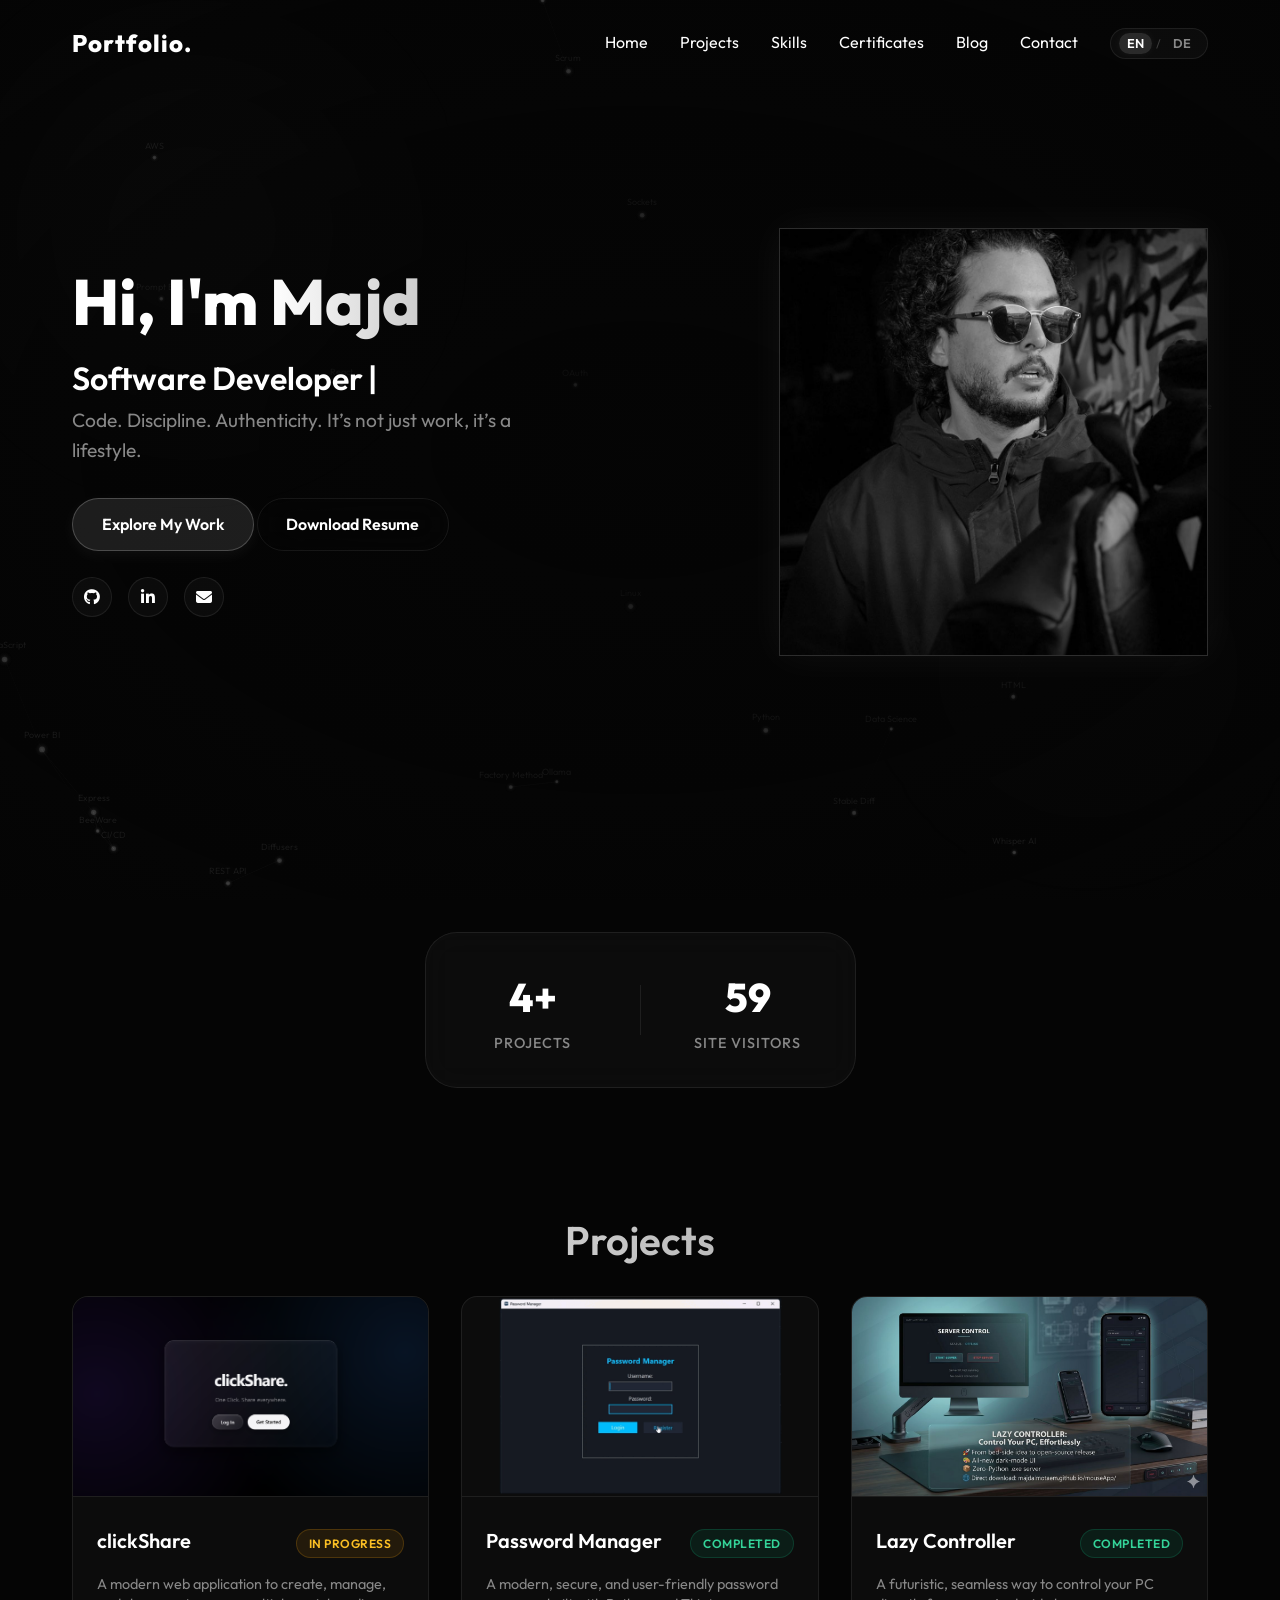
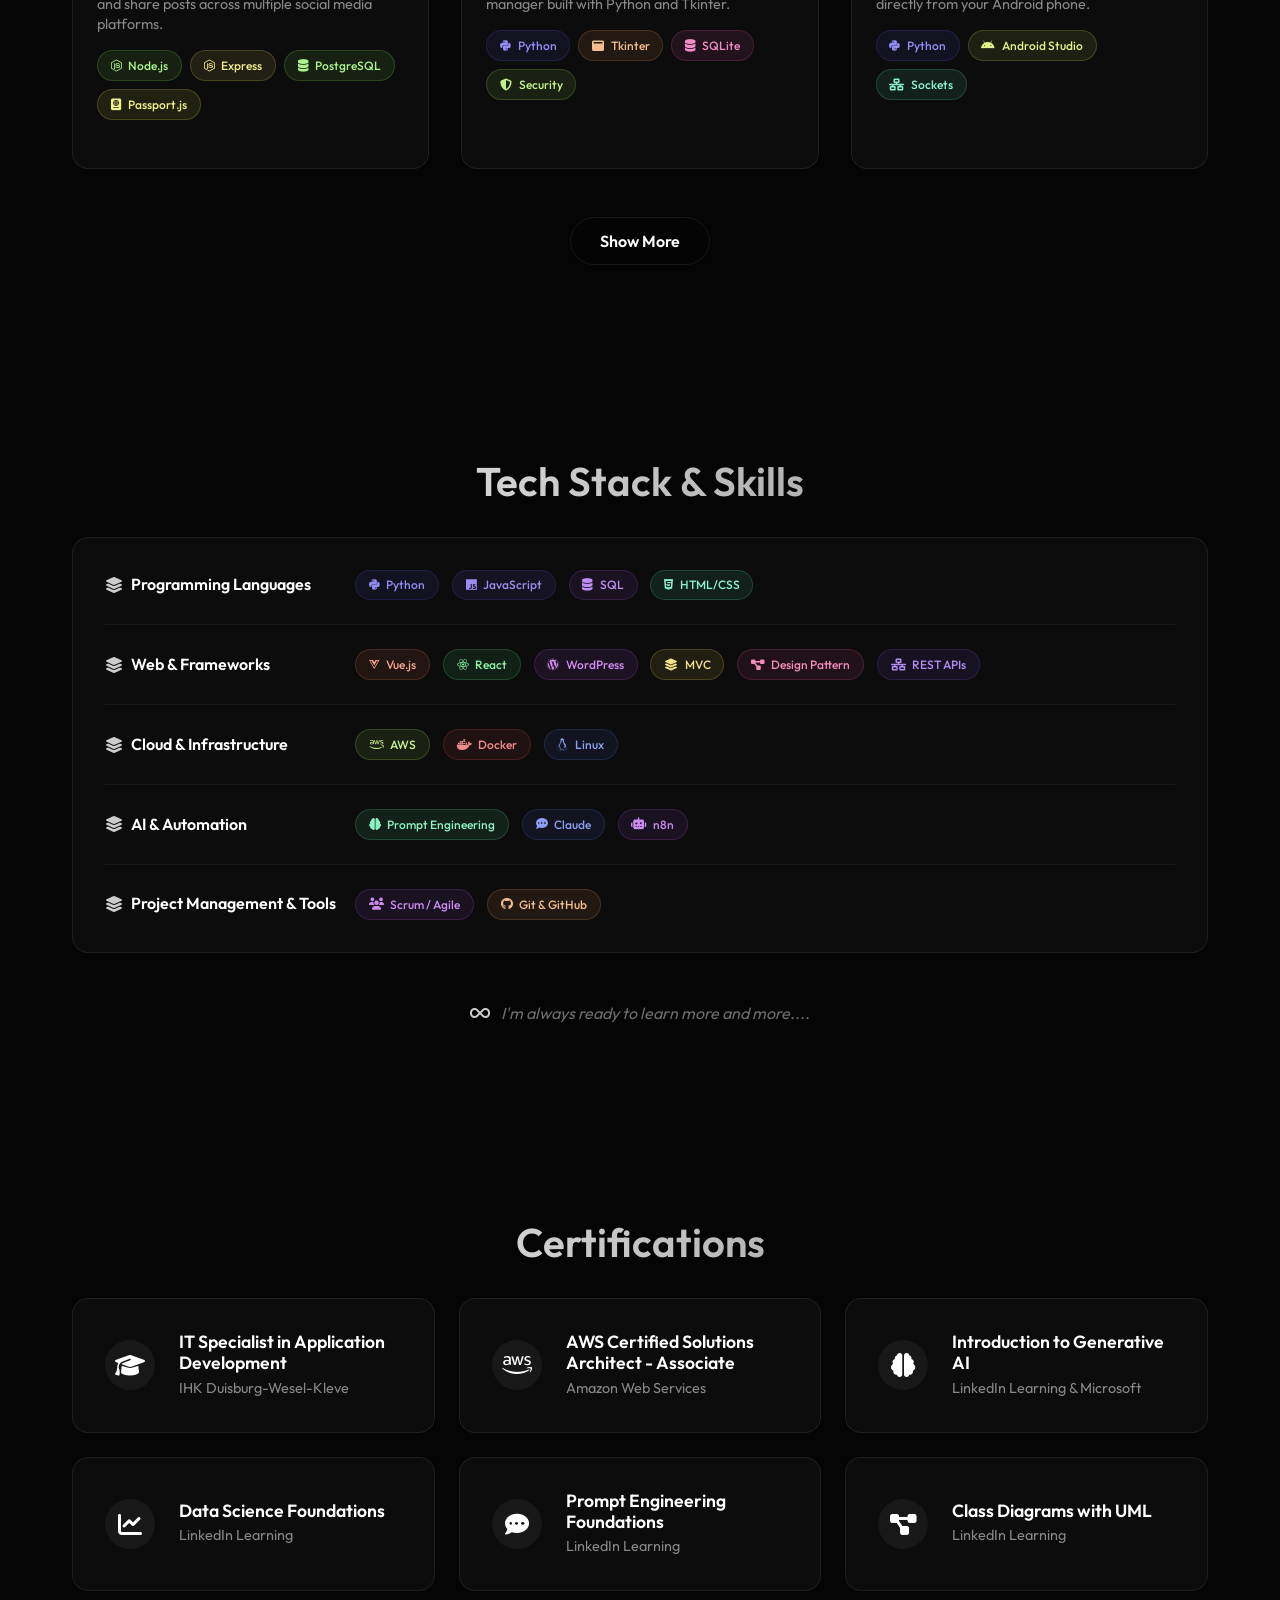
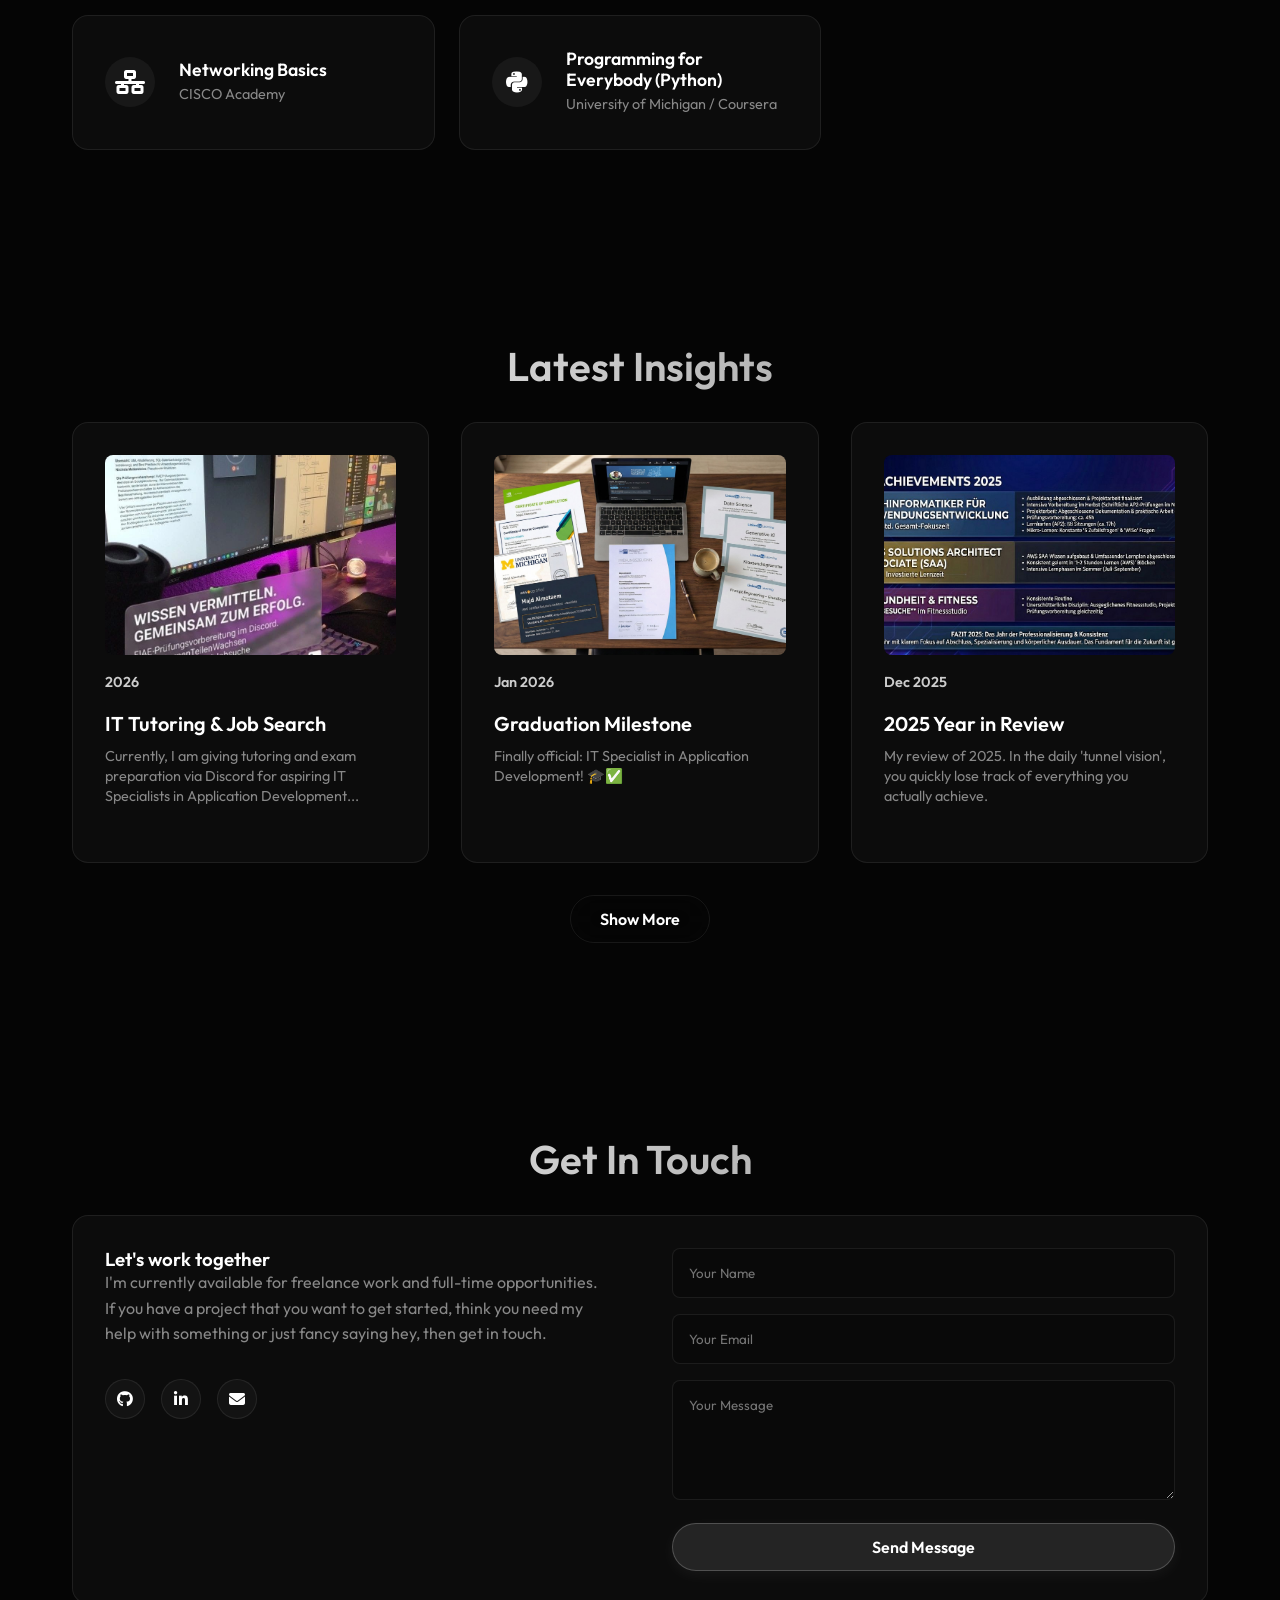
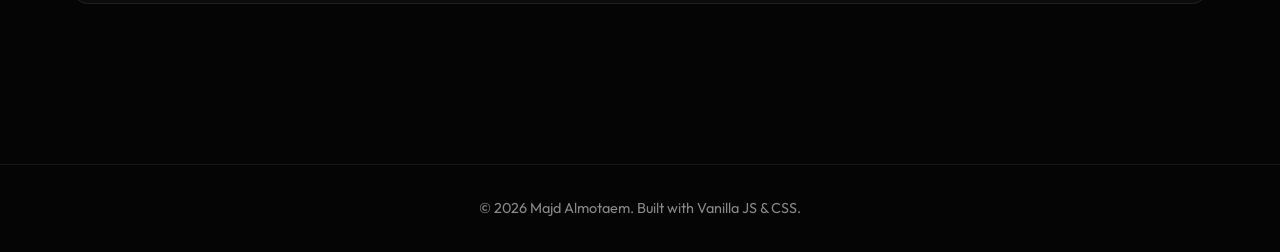
==== index.html @ a320774a "update" ====
<!DOCTYPE html>
<html lang="en">

<head>
    <meta charset="UTF-8">
    <meta name="viewport" content="width=device-width, initial-scale=1.0">
    <title>My Portfolio | Software Developer</title>
    <meta name="description" content="Portfolio of a software developer showcasing projects, skills, and blog posts.">

    <!-- Global Styles -->
    <link rel="stylesheet" href="css/style.css">

    <!-- FontAwesome for Icons -->
    <link rel="stylesheet" href="https://cdnjs.cloudflare.com/ajax/libs/font-awesome/6.4.0/css/all.min.css">

    <!-- Metadata for Social Sharing (Open Graph) -->
    <meta property="og:type" content="website" />
    <meta property="og:url" content="https://majdalmotaem.github.io/portfolio/" />
    <meta property="og:title" content="Majd Almotaem | Software Developer" />
    <meta property="og:description"
        content="Code isn't just what I do. It’s how I think—a lifestyle of deep work and discipline. Welcome to my digital space." />
    <meta property="og:image" content="https://majdalmotaem.github.io/portfolio/assets/images/portfolio-preview.png" />

    <!-- Metadata for Twitter / X Sharing -->
    <meta name="twitter:card" content="summary_large_image" />
    <meta name="twitter:url" content="https://majdalmotaem.github.io/portfolio/" />
    <meta name="twitter:title" content="Majd Almotaem | Software Developer" />
    <meta name="twitter:description"
        content="Code isn't just what I do. It’s how I think—a lifestyle of deep work and discipline. Welcome to my digital space." />
    <meta name="twitter:image" content="https://majdalmotaem.github.io/portfolio/assets/images/portfolio-preview.png" />
</head>

<body>

    <!-- Neural Network Background Canvas -->
    <canvas id="neural-canvas"></canvas>

    <!-- Main Site Navigation -->
    <nav id="navbar">
        <div class="container nav-content">
            <a href="#" class="logo">Port<span style="color: var(--primary-color)">folio.</span></a>
            <div class="nav-links" id="nav-links">
                <a href="#home" data-i18n="nav_home">Home</a>
                <a href="#projects" data-i18n="nav_projects">Projects</a>
                <a href="#skills" data-i18n="nav_skills">Skills</a>
                <a href="#certificates" data-i18n="nav_certs">Certificates</a>
                <a href="#blog" data-i18n="nav_blog">Blog</a>
                <a href="#contact" data-i18n="nav_contact">Contact</a>
            </div>
            <!-- Language Switcher -->
            <div class="lang-switcher">
                <button class="lang-btn" data-lang="en">EN</button>
                <span class="lang-divider">/</span>
                <button class="lang-btn" data-lang="de">DE</button>
            </div>
            <button class="hamburger" id="hamburger" aria-label="Toggle Menu">
                <span></span>
                <span></span>
                <span></span>
            </button>
        </div>
    </nav>

    <!-- Hero Section: Introduction -->
    <section id="home" class="hero">
        <div class="container hero-content">
            <div class="hero-heading">
                <h1 data-i18n="hero_greet">Hi, I'm <span class="highlight">Majd</span></h1>
                <div class="job-title">
                    <span id="typewriter"></span><span class="typewriter-cursor">|</span>
                </div>
            </div>
            <div class="hero-image-container">
                <img src="assets/images/5447506338524108719_121.jpg" alt="Profile Picture">
            </div>
            <div class="hero-details">
                <p data-i18n="hero_motto">Code. Discipline. Authenticity. It’s not just work, it’s a lifestyle.</p>
                <div class="hero-buttons">
                    <a href="#projects" class="btn btn-primary" data-i18n="hero_btn_explore">Explore My Work</a>
                    <a href="#" id="download-cv-btn" class="btn btn-outline" data-i18n="hero_btn_resume">Download
                        Resume</a>
                </div>
                <br>
                <div class="social-links">
                    <a href="https://github.com/majdAlmotaem" target="_blank" class="social-link"><i
                            class="fa-brands fa-github"></i></a>
                    <a href="https://www.linkedin.com/in/majd-almotaem-5105b4266/" target="_blank"
                        class="social-link"><i class="fa-brands fa-linkedin-in"></i></a>
                    <a href="mailto:majdalmotaem1998@gmail.com" class="social-link"><i
                            class="fa-solid fa-envelope"></i></a>
                </div>
            </div>
        </div>
    </section>

    <!-- Performance & Key Metrics -->
    <section id="stats" style="padding: 2rem 0;">
        <div class="container">
            <div class="stats-bar">
                <div class="stat-item">
                    <div class="stat-value"><span id="project-counter">0</span>+</div>
                    <div class="stat-label" data-i18n="stats_projects">Projects Completed</div>
                </div>
                <div class="stat-divider"></div>
                <div class="stat-item">
                    <div class="stat-value"><span id="visitor-counter">0</span></div>
                    <div class="stat-label" data-i18n="stats_visitors">Site Visitors</div>
                </div>
            </div>
        </div>
    </section>

    <!-- Portfolio Projects Showcase -->
    <section id="projects">
        <div class="container">
            <h2 data-i18n="projects_title">Featured Projects</h2>
            <div id="projects-container" class="projects-grid">
                <!-- Projects injected by JS -->
            </div>
            <div class="view-all-container">
                <button id="toggle-projects" class="btn btn-outline" data-i18n="projects_btn_more">Show More</button>
            </div>
        </div>
    </section>

    <!-- Technical Expertise & Skills -->
    <section id="skills">
        <div class="container">
            <h2 data-i18n="skills_title">Tech Stack & Skills</h2>
            <div id="skills-container">
                <!-- Skills injected by JS -->
            </div>
        </div>
    </section>

    <!-- Academic & Professional Certifications -->
    <section id="certificates">
        <div class="container">
            <h2 data-i18n="certs_title">Certifications</h2>
            <div id="certificates-container" class="certificates-list">
                <!-- Certificates injected by JS -->
            </div>
        </div>
    </section>

    <!-- Blog & Insights Section -->
    <section id="blog">
        <div class="container">
            <h2 data-i18n="blog_title">Latest Insights</h2>
            <div id="blogs-container" class="blog-grid">
                <!-- Blogs injected by JS -->
            </div>
            <div class="view-all-container" style="margin-top: 2rem;">
                <button id="toggle-blogs" class="btn btn-outline" data-i18n="blog_btn_more">Show More</button>
            </div>
        </div>
    </section>

    <!-- Contact & Lead Generation -->
    <section id="contact">
        <div class="container">
            <h2 data-i18n="contact_title">Get In Touch</h2>
            <div class="contact-container glass-card">
                <div class="contact-info">
                    <h3 data-i18n="contact_subtitle">Let's work together</h3>
                    <p data-i18n="contact_text">I'm currently available for freelance work and full-time opportunities.
                        If you have a project
                        that you want to get started, think you need my help with something or just fancy saying hey,
                        then get in touch.</p>

                    <div class="social-links">
                        <a href="https://github.com/majdAlmotaem" target="_blank" class="social-link"><i
                                class="fa-brands fa-github"></i></a>
                        <a href="https://www.linkedin.com/in/majd-almotaem-5105b4266/" target="_blank"
                            class="social-link"><i class="fa-brands fa-linkedin-in"></i></a>
                        <a href="mailto:majdalmotaem1998@gmail.com" class="social-link"><i
                                class="fa-solid fa-envelope"></i></a>
                    </div>
                </div>
                <form class="contact-form" id="contact-form">
                    <div class="form-group">
                        <input type="text" id="contact-name" data-i18n-placeholder="contact_placeholder_name"
                            placeholder="Your Name" required>
                    </div>
                    <div class="form-group">
                        <input type="email" id="contact-email" data-i18n-placeholder="contact_placeholder_email"
                            placeholder="Your Email" required>
                    </div>
                    <div class="form-group">
                        <textarea id="contact-message" data-i18n-placeholder="contact_placeholder_msg"
                            placeholder="Your Message" required></textarea>
                    </div>
                    <button type="submit" class="btn btn-primary" data-i18n="contact_btn_send">Send Message</button>
                </form>
            </div>
        </div>
    </section>

    <!-- Site Footer -->
    <footer>
        <div class="container">
            <p data-i18n="footer_text">&copy; 2026 Majd Almotaem. Built with Vanilla JS & CSS.</p>
        </div>
    </footer>

    <!-- CV Language Selection Modal -->
    <div id="cv-modal" class="cv-modal-overlay">
        <div class="cv-modal-card glass-card">
            <button id="cv-modal-close-btn" class="cv-modal-close" aria-label="Close Modal">&times;</button>
            <div class="cv-modal-icon">
                <i class="fa-solid fa-file-pdf"></i>
            </div>
            <h3 id="cv-modal-title" data-i18n="cv_modal_title">Select Resume Language</h3>
            <p id="cv-modal-subtitle" data-i18n="cv_modal_subtitle">Choose your preferred language version to download:
            </p>
            <div class="cv-modal-options">
                <a href="assets/Majd_Almotaem_CV.pdf" download class="cv-btn btn btn-primary">
                    <i class="fa-solid fa-earth-americas"></i>
                    <span data-i18n="cv_btn_english">English (CV)</span>
                </a>
                <a href="assets/Majd_Almotaem_Lebenslauf.pdf" download class="cv-btn btn btn-outline">
                    <i class="fa-solid fa-earth-europe"></i>
                    <span data-i18n="cv_btn_german">Deutsch (Lebenslauf)</span>
                </a>
            </div>
        </div>
    </div>

    <!-- Image Preview Modal -->
    <div id="preview-modal" class="preview-modal-overlay">
        <div class="preview-modal-card">
            <button id="preview-modal-close-btn" class="preview-modal-close" aria-label="Close Preview">&times;</button>
            <div class="preview-modal-content">
                <img id="preview-modal-img" src="" alt="Certificate Preview">
            </div>
            <div id="preview-modal-caption" class="preview-modal-caption"></div>
        </div>
    </div>

    <!-- Main JS (Module) -->
    <script type="module" src="js/main.js"></script>
</body>

</html>
---- css/style.css ----
@import url('https://fonts.googleapis.com/css2?family=Outfit:wght@300;400;600;800&display=swap');

:root {
  --bg-color: #050505;
  --text-color: #ffffff;
  --text-muted: #888888;
  --glass-bg: rgba(255, 255, 255, 0.03);
  --glass-border: rgba(255, 255, 255, 0.08);
  --glass-hover: rgba(255, 255, 255, 0.12);
  --primary-color: #ffffff;
  --secondary-color: #aaaaaa;
  --accent-color: #cccccc;
  --card-blur: 16px;
  --transition-speed: 0.3s;
}

* {
  margin: 0;
  padding: 0;
  box-sizing: border-box;
  cursor: url('../assets/images/mickey-cursor-small.png'), auto !important;
}

body {
  font-family: 'Outfit', sans-serif;
  background-color: var(--bg-color);
  color: var(--text-color);
  line-height: 1.6;
  overflow-x: hidden;
  position: relative;
}

/* ─── Neural Network Background Canvas ─── */
#neural-canvas {
  position: fixed;
  top: 0;
  left: 0;
  width: 100%;
  height: 100%;
  z-index: -1;
  /* always behind every page element */
  pointer-events: none;
  /* never intercepts clicks / hovers */
  opacity: 0.65;
}

/* Interactive Background Elements (Liquid Orbs) */
body::before,
body::after {
  content: '';
  position: fixed;
  width: 50vw;
  height: 50vw;
  border-radius: 50%;
  filter: blur(100px);
  z-index: -1;
  opacity: 0.4;
  animation: float 20s infinite ease-in-out alternate;
}

body::before {
  background: radial-gradient(circle, rgba(255, 255, 255, 0.1), transparent 60%);
  top: -10%;
  left: -10%;
}

body::after {
  background: radial-gradient(circle, rgba(255, 255, 255, 0.05), transparent 60%);
  bottom: -10%;
  right: -10%;
  animation-delay: -10s;
}

@keyframes float {
  0% {
    transform: translate(0, 0) scale(1);
  }

  50% {
    transform: translate(5%, 10%) scale(1.1);
  }

  100% {
    transform: translate(-5%, -5%) scale(0.9);
  }
}

a {
  text-decoration: none;
  color: inherit;
}

.container {
  max-width: 1200px;
  margin: 0 auto;
  padding: 0 2rem;
}

/* Core Typography & Heading Styles */
h1,
h2,
h3,
h4 {
  font-weight: 600;
  line-height: 1.2;
}

h2 {
  font-size: 2.5rem;
  margin-bottom: 2rem;
  text-align: center;
  background: linear-gradient(to right, var(--text-color), var(--text-muted));
  -webkit-background-clip: text;
  -webkit-text-fill-color: transparent;
}

/* Header & Primary Navigation */
nav {
  position: fixed;
  top: 0;
  left: 0;
  width: 100%;
  padding: 1.5rem 0;
  z-index: 1000;
  transition: all var(--transition-speed);
}

nav.scrolled {
  padding: 1rem 0;
  background: rgba(9, 9, 14, 0.7);
  backdrop-filter: blur(var(--card-blur));
  border-bottom: 1px solid var(--glass-border);
}

.nav-content {
  display: flex;
  justify-content: space-between;
  align-items: center;
}

.logo {
  font-size: 1.5rem;
  font-weight: 800;
  letter-spacing: 1px;
}

.nav-links {
  display: flex;
  gap: 2rem;
  margin-left: auto;
}

.nav-links a {
  font-weight: 400;
  font-size: 1rem;
  transition: color var(--transition-speed);
}

.nav-links a:hover {
  color: var(--accent-color);
}

/* UI Component Library: Glassmorphism Patterns */
.glass-card {
  background: #0c0c0c; /* Solid dark background matching the stats-bar appearance to prevent transparency */
  border: 1px solid var(--glass-border);
  border-radius: 1rem;
  padding: 2rem;
  transition: transform var(--transition-speed), background var(--transition-speed);
}

.glass-card:hover {
  transform: translateY(-5px);
  background: #141414; /* Solid slightly lighter dark gray background on hover to prevent transparency */
}

/* Interactive Button Components */
.btn {
  display: inline-block;
  padding: 0.8rem 1.8rem;
  border-radius: 2rem;
  font-weight: 600;
  cursor: pointer;
  transition: all var(--transition-speed);
  border: none;
  font-family: inherit;
  font-size: 1rem;
  animation: morph 4s ease-in-out infinite;
}

.btn-primary {
  background: rgba(255, 255, 255, 0.1);
  color: white;
  border: 1px solid rgba(255, 255, 255, 0.2);
  box-shadow: 0 4px 15px rgba(255, 255, 255, 0.05);
}

.btn-primary:hover {
  transform: scale(1.05);
  background: rgba(255, 255, 255, 0.2);
  box-shadow: 0 6px 20px rgba(255, 255, 255, 0.1);
}

.btn-outline {
  background: transparent;
  color: var(--text-color);
  border: 1px solid var(--glass-border);
  backdrop-filter: blur(var(--card-blur));
}

.btn-outline:hover {
  background: rgba(255, 255, 255, 0.1);
  border-color: var(--text-color);
}

/* Hero Component: Introduction Layout */
.hero {
  min-height: 100vh;
  display: flex;
  align-items: center;
  padding-top: 80px;
  position: relative;
  isolation: isolate;
  /* creates a new stacking context */
}

/* Dark radial vignette to keep hero content legible over the neural bg */
.hero::before {
  content: '';
  position: absolute;
  inset: 0;
  z-index: -1;
  pointer-events: none;
  background:
    radial-gradient(ellipse 80% 70% at 50% 50%,
      rgba(5, 5, 5, 0.72) 0%,
      rgba(5, 5, 5, 0.40) 55%,
      transparent 100%);
}


.hero-content {
  display: grid;
  grid-template-columns: 1.2fr 0.8fr;
  grid-template-areas:
    "heading image"
    "details image";
  gap: 0 4rem;
  align-items: center;
}

.hero-heading {
  grid-area: heading;
  align-self: end;
}

.hero-details {
  grid-area: details;
  align-self: start;
}

.hero-image-container {
  grid-area: image;
  position: relative;
  overflow: hidden;
  box-shadow: 0 0 40px rgba(255, 255, 255, 0.05);
  border: 1px solid rgba(255, 255, 255, 0.15);
  aspect-ratio: 1 / 1;
  display: flex;
  justify-content: center;
  align-items: center;
  animation: morph 8s ease-in-out infinite;
  background: rgba(255, 255, 255, 0.02);
  backdrop-filter: blur(10px);
}

.hero-heading h1 {
  font-size: 4rem;
  font-weight: 800;
  margin-bottom: 1rem;
  line-height: 1.1;
}

.hero-heading .highlight {
  background: linear-gradient(to right, var(--primary-color), var(--accent-color));
  -webkit-background-clip: text;
  -webkit-text-fill-color: transparent;
}

.job-title {
  font-size: 2rem;
  font-weight: 600;
  color: var(--text-color);
  margin-top: 0.5rem;
  min-height: 2.5rem;
  display: flex;
  align-items: center;
}

.typewriter-cursor {
  color: var(--primary-color);
  animation: blink 1s step-end infinite;
  margin-left: 5px;
}

@keyframes blink {

  from,
  to {
    opacity: 1;
  }

  50% {
    opacity: 0;
  }
}

@media (max-width: 600px) {
  .job-title {
    font-size: 1.5rem;
    justify-content: center;
  }
}

.hero-details p {
  font-size: 1.2rem;
  color: var(--text-muted);
  margin-bottom: 2rem;
  max-width: 500px;
}

.stats-bar {
  display: flex;
  justify-content: center;
  align-items: center;
  gap: 2rem;
  padding: 2rem;
  background: var(--glass-bg);
  backdrop-filter: blur(var(--card-blur));
  border: 1px solid var(--glass-border);
  border-radius: 2rem;
  width: fit-content;
  margin: 0 auto;
}

.stat-item {
  text-align: center;
  min-width: 150px;
}

.stat-value {
  font-size: 2.5rem;
  font-weight: 800;
  color: var(--primary-color);
  margin-bottom: 0.2rem;
}

.stat-label {
  font-size: 0.9rem;
  color: var(--text-muted);
  font-weight: 500;
  text-transform: uppercase;
  letter-spacing: 1px;
}

.stat-divider {
  width: 1px;
  height: 50px;
  background: var(--glass-border);
}

@media (max-width: 900px) {
  .stats-bar {
    flex-direction: column;
    width: 100%;
    gap: 1.5rem;
  }

  .stat-divider {
    width: 50%;
    height: 1px;
  }
}

@keyframes morph {
  0% {
    border-radius: 60% 40% 30% 70% / 60% 30% 70% 40%;
  }

  50% {
    border-radius: 30% 60% 70% 40% / 50% 60% 30% 60%;
  }

  100% {
    border-radius: 60% 40% 30% 70% / 60% 30% 70% 40%;
  }
}

.hero-image-container img {
  width: 100%;
  height: 100%;
  object-fit: cover;
  transition: all 0.5s ease;
  filter: grayscale(100%);
}

.hero-image-container:hover img {
  transform: scale(1.05);
  filter: grayscale(20%);
}

/* Structural Layout: General Section Patterns */
section {
  padding: 6rem 0;
}

/* Portfolio Showcase: Project Grid & Cards */
.projects-grid {
  display: grid;
  grid-template-columns: repeat(auto-fill, minmax(320px, 1fr));
  gap: 2rem;
  margin-bottom: 3rem;
}

.project-card {
  padding: 0;
  overflow: hidden;
  display: flex;
  flex-direction: column;
}

.project-img {
  width: 100%;
  height: 200px;
  object-fit: cover;
  border-bottom: 1px solid var(--glass-border);
}

.project-info {
  padding: 1.5rem;
  flex-grow: 1;
  display: flex;
  flex-direction: column;
}

.project-header {
  display: flex;
  justify-content: space-between;
  align-items: flex-start;
  margin-bottom: 1rem;
}

.project-title {
  font-size: 1.25rem;
  font-weight: 600;
}

.project-status {
  font-size: 0.75rem;
  padding: 0.25rem 0.75rem;
  border-radius: 1rem;
  font-weight: 600;
  text-transform: uppercase;
  letter-spacing: 0.5px;
}

.status-completed {
  background: rgba(16, 185, 129, 0.1);
  color: #34d399;
  border: 1px solid rgba(16, 185, 129, 0.2);
}

.status-in-progress {
  background: rgba(245, 158, 11, 0.1);
  color: #fbbf24;
  border: 1px solid rgba(245, 158, 11, 0.2);
  animation: pulse-badge 2s infinite;
}

@keyframes pulse-badge {
  0% {
    box-shadow: 0 0 0 0 rgba(245, 158, 11, 0.4);
  }

  70% {
    box-shadow: 0 0 0 6px rgba(245, 158, 11, 0);
  }

  100% {
    box-shadow: 0 0 0 0 rgba(245, 158, 11, 0);
  }
}

.status-canceled {
  background: rgba(239, 68, 68, 0.1);
  color: #f87171;
  border: 1px solid rgba(239, 68, 68, 0.2);
}

.project-tech {
  display: flex;
  flex-wrap: wrap;
  gap: 0.5rem;
  margin-bottom: 1.5rem;
}

.tech-badge {
  font-size: 0.75rem;
  font-weight: 500;
  padding: 0.3rem 0.8rem;
  border-radius: 1rem;
  display: inline-flex;
  align-items: center;
  gap: 0.4rem;
  background: hsla(var(--badge-hue, 200), 70%, 60%, 0.1);
  color: hsl(var(--badge-hue, 200), 80%, 75%);
  border: 1px solid hsla(var(--badge-hue, 200), 70%, 60%, 0.2);
  transition: all 0.3s ease;
  white-space: nowrap;
}

.tech-badge:hover {
  transform: translateY(-2px);
  background: hsla(var(--badge-hue, 200), 70%, 60%, 0.2);
  box-shadow: 0 4px 10px hsla(var(--badge-hue, 200), 70%, 60%, 0.1);
}

.project-link {
  margin-top: auto;
  align-self: flex-start;
  color: var(--accent-color);
  font-weight: 600;
  display: flex;
  align-items: center;
  gap: 0.5rem;
  transition: gap var(--transition-speed);
}

.project-link:hover {
  gap: 0.8rem;
}

.view-all-container {
  text-align: center;
}

/* Technical Expertise: Skills Matrix Styles */
.skills-table {
  display: flex;
  flex-direction: column;
  gap: 1.5rem;
  background: #0c0c0c; /* Solid dark background matching all other cards to prevent transparency */
  border-radius: 1rem;
  padding: 2rem;
  border: 1px solid var(--glass-border);
}

.skill-row {
  display: flex;
  align-items: center;
  padding-bottom: 1.5rem;
  border-bottom: 1px solid rgba(255, 255, 255, 0.05);
}

.skill-row:last-child {
  border-bottom: none;
  padding-bottom: 0;
}

.skill-category-title {
  width: 250px;
  flex-shrink: 0;
  font-weight: 600;
  color: var(--text-color);
  display: flex;
  align-items: center;
  gap: 0.5rem;
}

.skill-badges {
  display: flex;
  flex-wrap: wrap;
  gap: 0.8rem;
}

@media (max-width: 768px) {
  .skill-row {
    flex-direction: column;
    align-items: flex-start;
    gap: 1rem;
  }

  .skill-category-title {
    width: 100%;
  }
}

/* Academic Recognition: Certifications List */
.certificates-list {
  display: grid;
  grid-template-columns: repeat(auto-fit, minmax(300px, 1fr));
  gap: 1.5rem;
}

.cert-card {
  display: flex;
  align-items: center;
  gap: 1.5rem;
}

.cert-icon {
  width: 50px;
  height: 50px;
  background: rgba(255, 255, 255, 0.05); /* Neutral subtle background instead of lightly purple */
  border-radius: 50%;
  display: flex;
  align-items: center;
  justify-content: center;
  color: var(--primary-color);
  font-size: 1.5rem;
  flex-shrink: 0;
}

.cert-info h3 {
  font-size: 1.1rem;
  margin-bottom: 0.2rem;
}

.cert-info p {
  color: var(--text-muted);
  font-size: 0.9rem;
}

/* Knowledge Sharing: Blog Post Grid */
.blog-grid {
  display: grid;
  grid-template-columns: repeat(auto-fit, minmax(300px, 1fr));
  gap: 2rem;
}

.blog-card {
  padding: 2rem;
}

.blog-date {
  font-size: 0.8rem;
  color: var(--accent-color);
  margin-bottom: 0.5rem;
  display: block;
}

.blog-title {
  font-size: 1.25rem;
  margin-bottom: 1rem;
  line-height: 1.4;
}

.blog-excerpt {
  color: var(--text-muted);
  font-size: 0.95rem;
  margin-bottom: 1.5rem;
}

.read-more {
  color: white;
  font-weight: 600;
  font-size: 0.9rem;
}

/* Lead Generation: Contact Form & Social Connect */
.contact-container {
  display: grid;
  grid-template-columns: 1fr 1fr;
  gap: 4rem;
}

.contact-info p {
  color: var(--text-muted);
  margin-bottom: 2rem;
}

.social-links {
  display: flex;
  gap: 1rem;
}

.social-link {
  width: 40px;
  height: 40px;
  display: flex;
  align-items: center;
  justify-content: center;
  background: var(--glass-bg);
  border: 1px solid var(--glass-border);
  border-radius: 50%;
  transition: all var(--transition-speed);
}

.social-link:hover {
  background: var(--primary-color);
  color: white;
  transform: translateY(-3px);
}

.contact-form {
  display: flex;
  flex-direction: column;
  gap: 1rem;
}

.form-group input,
.form-group textarea {
  width: 100%;
  padding: 1rem;
  background: rgba(0, 0, 0, 0.2);
  border: 1px solid var(--glass-border);
  border-radius: 0.5rem;
  color: white;
  font-family: inherit;
  outline: none;
  transition: border-color var(--transition-speed);
}

.form-group input:focus,
.form-group textarea:focus {
  border-color: var(--primary-color);
}

.form-group textarea {
  resize: vertical;
  min-height: 120px;
}

footer {
  text-align: center;
  padding: 2rem 0;
  border-top: 1px solid var(--glass-border);
  margin-top: 4rem;
  color: var(--text-muted);
  font-size: 0.9rem;
}


.modal-desc-section {
  background: rgba(255, 255, 255, 0.02);
  padding: 1rem;
  border-radius: 0.5rem;
  border-left: 3px solid var(--accent-color);
}

.modal-desc-section h4 {
  margin-bottom: 0.5rem;
  font-size: 1.1rem;
  display: flex;
  align-items: center;
  gap: 0.5rem;
  color: var(--text-color);
}

.modal-desc {
  color: var(--text-muted);
  font-size: 1rem;
  line-height: 1.5;
}

.modal-actions {
  margin-top: 1rem;
  display: flex;
  gap: 1rem;
}

/* Adaptive Layouts: Global Responsive Overrides */
@media (max-width: 900px) {
  .hero-content {
    grid-template-columns: 1fr;
    grid-template-areas:
      "heading"
      "image"
      "details";
    text-align: center;
    gap: 2rem;
  }

  .hero-heading {
    align-self: center;
  }

  .hero-details {
    align-self: center;
  }

  .hero-details p {
    margin: 0 auto 2rem;
  }

  .hero-buttons {
    justify-content: center;
  }

  .contact-container {
    grid-template-columns: 1fr;
  }

  .social-links {
    justify-content: center;
    margin-bottom: 2rem;
  }
}

/* Mobile Interface: Hamburger Navigation Toggle */
.hamburger {
  display: none;
  flex-direction: column;
  gap: 5px;
  background: none;
  border: none;
  padding: 0.5rem;
  z-index: 1001;
}

.hamburger span {
  display: block;
  width: 28px;
  height: 2px;
  background: var(--text-color);
  border-radius: 2px;
  transition: all 0.3s ease;
  transform-origin: center;
}

.hamburger.active span:nth-child(1) {
  transform: translateY(7px) rotate(45deg);
}

.hamburger.active span:nth-child(2) {
  opacity: 0;
}

.hamburger.active span:nth-child(3) {
  transform: translateY(-7px) rotate(-45deg);
}

@media (max-width: 600px) {
  .hero-heading h1 {
    font-size: 3rem;
  }

  .hamburger {
    display: flex;
  }

  .nav-links {
    display: none;
    position: fixed;
    top: 0;
    left: 0;
    width: 100%;
    height: 100vh;
    flex-direction: column;
    align-items: center;
    justify-content: center;
    gap: 2.5rem;
    background: rgba(5, 5, 5, 0.95);
    backdrop-filter: blur(20px);
    -webkit-backdrop-filter: blur(20px);
    z-index: 999;
  }

  .nav-links.open {
    display: flex;
  }

  .nav-links a {
    font-size: 1.5rem;
    font-weight: 600;
    letter-spacing: 1px;
    padding: 0.5rem 1.5rem;
    border-radius: 2rem;
    border: 1px solid transparent;
    transition: all 0.3s ease;
  }

  .nav-links a:hover {
    border-color: var(--glass-border);
    background: var(--glass-bg);
  }
}

/* Scroll to Top Button */
.scroll-top-btn {
  position: fixed;
  bottom: 30px;
  left: 50%;
  width: 55px;
  height: 55px;
  background: var(--glass-bg);
  border: 1px solid var(--glass-border);
  backdrop-filter: blur(var(--card-blur));
  -webkit-backdrop-filter: blur(var(--card-blur));
  color: var(--primary-color);
  display: flex;
  align-items: center;
  justify-content: center;
  font-size: 1.2rem;
  z-index: 1000;
  opacity: 0;
  visibility: hidden;
  transform: translate(-50%, 20px);
  transition: all 0.4s ease;
  animation: morph 4s ease-in-out infinite;
  box-shadow: 0 4px 15px rgba(0, 0, 0, 0.2), inset 0 0 10px rgba(255, 255, 255, 0.05);
}

.scroll-top-btn.show {
  opacity: 1;
  visibility: visible;
  transform: translate(-50%, 0);
}

.scroll-top-btn:hover {
  background: var(--glass-hover);
  color: white;
  box-shadow: 0 0 20px rgba(255, 255, 255, 0.2), inset 0 0 10px rgba(255, 255, 255, 0.1);
  transform: translate(-50%, -5px) scale(1.1);
}

@media (max-width: 600px) {
  .scroll-top-btn {
    bottom: 20px;
    width: 45px;
    height: 45px;
  }
}

/* Language Switcher Component */
.lang-switcher {
  display: flex;
  align-items: center;
  gap: 0.25rem;
  background: var(--glass-bg);
  border: 1px solid var(--glass-border);
  padding: 0.25rem 0.5rem;
  border-radius: 2rem;
  margin-left: 2rem;
  transition: all var(--transition-speed);
  user-select: none;
}

.lang-switcher:hover {
  background: var(--glass-hover);
  border-color: rgba(255, 255, 255, 0.2);
}

.lang-btn {
  background: none;
  border: none;
  color: var(--text-muted);
  font-family: 'Outfit', sans-serif;
  font-size: 0.8rem;
  font-weight: 600;
  cursor: pointer;
  padding: 0.15rem 0.5rem;
  border-radius: 1rem;
  transition: all var(--transition-speed);
}

.lang-btn:hover {
  color: var(--text-color);
}

.lang-btn.active {
  color: var(--text-color);
  background: rgba(255, 255, 255, 0.12);
  box-shadow: 0 0 10px rgba(255, 255, 255, 0.05);
}

.lang-divider {
  color: var(--text-muted);
  font-size: 0.75rem;
  opacity: 0.4;
  user-select: none;
}

@media (max-width: 600px) {
  .lang-switcher {
    margin-left: auto;
    margin-right: 0.75rem;
  }
}

/* ==========================================
   Premium Glassmorphic CV Modal Popup
   ========================================== */
body.modal-open {
  overflow: hidden;
}

.cv-modal-overlay {
  position: fixed;
  top: 0;
  left: 0;
  width: 100%;
  height: 100%;
  background: rgba(5, 5, 5, 0.85);
  backdrop-filter: blur(12px);
  -webkit-backdrop-filter: blur(12px);
  display: flex;
  align-items: center;
  justify-content: center;
  z-index: 10000;
  opacity: 0;
  visibility: hidden;
  transition: opacity 0.4s cubic-bezier(0.16, 1, 0.3, 1), visibility 0.4s cubic-bezier(0.16, 1, 0.3, 1);
}

.cv-modal-overlay.active {
  opacity: 1;
  visibility: visible;
}

.cv-modal-card {
  position: relative;
  width: 90%;
  max-width: 440px;
  padding: 3rem 2rem;
  background: rgba(10, 10, 10, 0.7);
  border: 1px solid var(--glass-border);
  border-radius: 1.5rem;
  box-shadow: 0 30px 70px rgba(0, 0, 0, 0.8);
  text-align: center;
  transform: scale(0.9) translateY(20px);
  transition: transform 0.4s cubic-bezier(0.16, 1, 0.3, 1), background 0.3s ease;
  overflow: hidden;
}

.cv-modal-overlay.active .cv-modal-card {
  transform: scale(1) translateY(0);
}

/* Glass card hover override to prevent simple translation on modal container */
.cv-modal-card.glass-card:hover {
  transform: scale(1) translateY(0);
  background: rgba(15, 15, 15, 0.8);
}

/* Modal Close Button */
.cv-modal-close {
  position: absolute;
  top: 1.25rem;
  right: 1.25rem;
  width: 32px;
  height: 32px;
  border-radius: 50%;
  background: rgba(255, 255, 255, 0.05);
  border: 1px solid var(--glass-border);
  color: var(--text-color);
  font-size: 1.2rem;
  display: flex;
  align-items: center;
  justify-content: center;
  cursor: pointer;
  transition: all var(--transition-speed);
  z-index: 10;
}

.cv-modal-close:hover {
  background: rgba(255, 255, 255, 0.15);
  border-color: rgba(255, 255, 255, 0.35);
  transform: rotate(90deg);
}

/* Decorative PDF Icon */
.cv-modal-icon {
  font-size: 3rem;
  background: linear-gradient(135deg, #ff4e50, #f9d423);
  -webkit-background-clip: text;
  -webkit-text-fill-color: transparent;
  margin-bottom: 1.5rem;
  animation: modal-icon-float 3s ease-in-out infinite;
}

@keyframes modal-icon-float {

  0%,
  100% {
    transform: translateY(0);
  }

  50% {
    transform: translateY(-8px);
  }
}

.cv-modal-card h3 {
  font-size: 1.75rem;
  font-weight: 700;
  margin-bottom: 0.75rem;
  background: linear-gradient(to right, var(--text-color), var(--text-muted));
  -webkit-background-clip: text;
  -webkit-text-fill-color: transparent;
}

.cv-modal-card p {
  font-size: 0.95rem;
  color: var(--text-muted);
  margin-bottom: 2.25rem;
  line-height: 1.5;
}

/* Option Buttons Wrapper */
.cv-modal-options {
  display: flex;
  flex-direction: column;
  gap: 1rem;
}

/* Button override inside modal for elegant stacking */
.cv-btn.btn {
  display: flex;
  align-items: center;
  justify-content: center;
  gap: 0.75rem;
  width: 100%;
  padding: 1rem;
  border-radius: 0.75rem;
  font-size: 1rem;
  font-weight: 600;
  text-decoration: none;
  animation: none;
  /* remove morphing animation */
}

.cv-btn.btn i {
  font-size: 1.1rem;
}

.cv-btn.btn-primary {
  background: rgba(255, 255, 255, 0.08);
  border: 1px solid rgba(255, 255, 255, 0.15);
  color: #fff;
}

.cv-btn.btn-primary:hover {
  background: rgba(255, 255, 255, 0.18);
  border-color: rgba(255, 255, 255, 0.35);
  transform: translateY(-2px);
}

.cv-btn.btn-outline {
  border: 1px solid var(--glass-border);
  color: var(--text-color);
}

.cv-btn.btn-outline:hover {
  background: rgba(255, 255, 255, 0.08);
  border-color: rgba(255, 255, 255, 0.25);
  transform: translateY(-2px);
}

/* ==========================================
   Premium Certificate Image Preview Modal
   ========================================== */
.preview-modal-overlay {
  position: fixed;
  top: 0;
  left: 0;
  width: 100%;
  height: 100%;
  background: rgba(5, 5, 5, 0.9);
  backdrop-filter: blur(15px);
  -webkit-backdrop-filter: blur(15px);
  display: flex;
  align-items: center;
  justify-content: center;
  z-index: 10000;
  opacity: 0;
  visibility: hidden;
  transition: opacity 0.4s cubic-bezier(0.16, 1, 0.3, 1), visibility 0.4s cubic-bezier(0.16, 1, 0.3, 1);
}

.preview-modal-overlay.active {
  opacity: 1;
  visibility: visible;
}

.preview-modal-card {
  position: relative;
  width: 90%;
  max-width: 800px;
  max-height: 85vh;
  display: flex;
  flex-direction: column;
  align-items: center;
  transform: scale(0.9);
  transition: transform 0.4s cubic-bezier(0.16, 1, 0.3, 1);
}

.preview-modal-overlay.active .preview-modal-card {
  transform: scale(1);
}

.preview-modal-content {
  width: 100%;
  background: rgba(20, 20, 20, 0.6);
  border: 1px solid var(--glass-border);
  border-radius: 1.5rem;
  padding: 1rem;
  box-shadow: 0 30px 70px rgba(0, 0, 0, 0.9);
  display: flex;
  align-items: center;
  justify-content: center;
  overflow: hidden;
}

.preview-modal-content img {
  max-width: 100%;
  max-height: 70vh;
  object-fit: contain;
  border-radius: 1rem;
}

.preview-modal-caption {
  margin-top: 1.5rem;
  color: var(--text-color);
  font-size: 1.25rem;
  font-weight: 600;
  text-align: center;
  letter-spacing: 0.5px;
}

.preview-modal-close {
  position: absolute;
  top: -3.5rem;
  right: 0;
  width: 40px;
  height: 40px;
  border-radius: 50%;
  background: rgba(255, 255, 255, 0.08);
  border: 1px solid var(--glass-border);
  color: var(--text-color);
  font-size: 1.5rem;
  display: flex;
  align-items: center;
  justify-content: center;
  cursor: pointer;
  transition: all var(--transition-speed);
  z-index: 10;
}

.preview-modal-close:hover {
  background: rgba(255, 255, 255, 0.2);
  border-color: rgba(255, 255, 255, 0.4);
  transform: rotate(90deg);
}

@media (max-width: 768px) {
  .preview-modal-close {
    top: -3rem;
    right: 1rem;
  }
}

/* Certificate Card Hover Styles */
.cert-card.clickable-cert {
  cursor: pointer;
  position: relative;
  transition: all var(--transition-speed);
}

.cert-card.clickable-cert:hover {
  transform: translateY(-5px);
  background: #141414; /* Solid slightly lighter dark gray to prevent transparency on hover */
  border-color: rgba(255, 255, 255, 0.15);
  box-shadow: 0 10px 25px rgba(0, 0, 0, 0.3);
}

.cert-preview-badge {
  position: absolute;
  bottom: 1rem;
  right: 1.25rem;
  font-size: 0.9rem;
  color: var(--text-muted);
  opacity: 0;
  transition: all var(--transition-speed);
}

.cert-card.clickable-cert:hover .cert-preview-badge {
  opacity: 1;
  color: var(--primary-color);
}
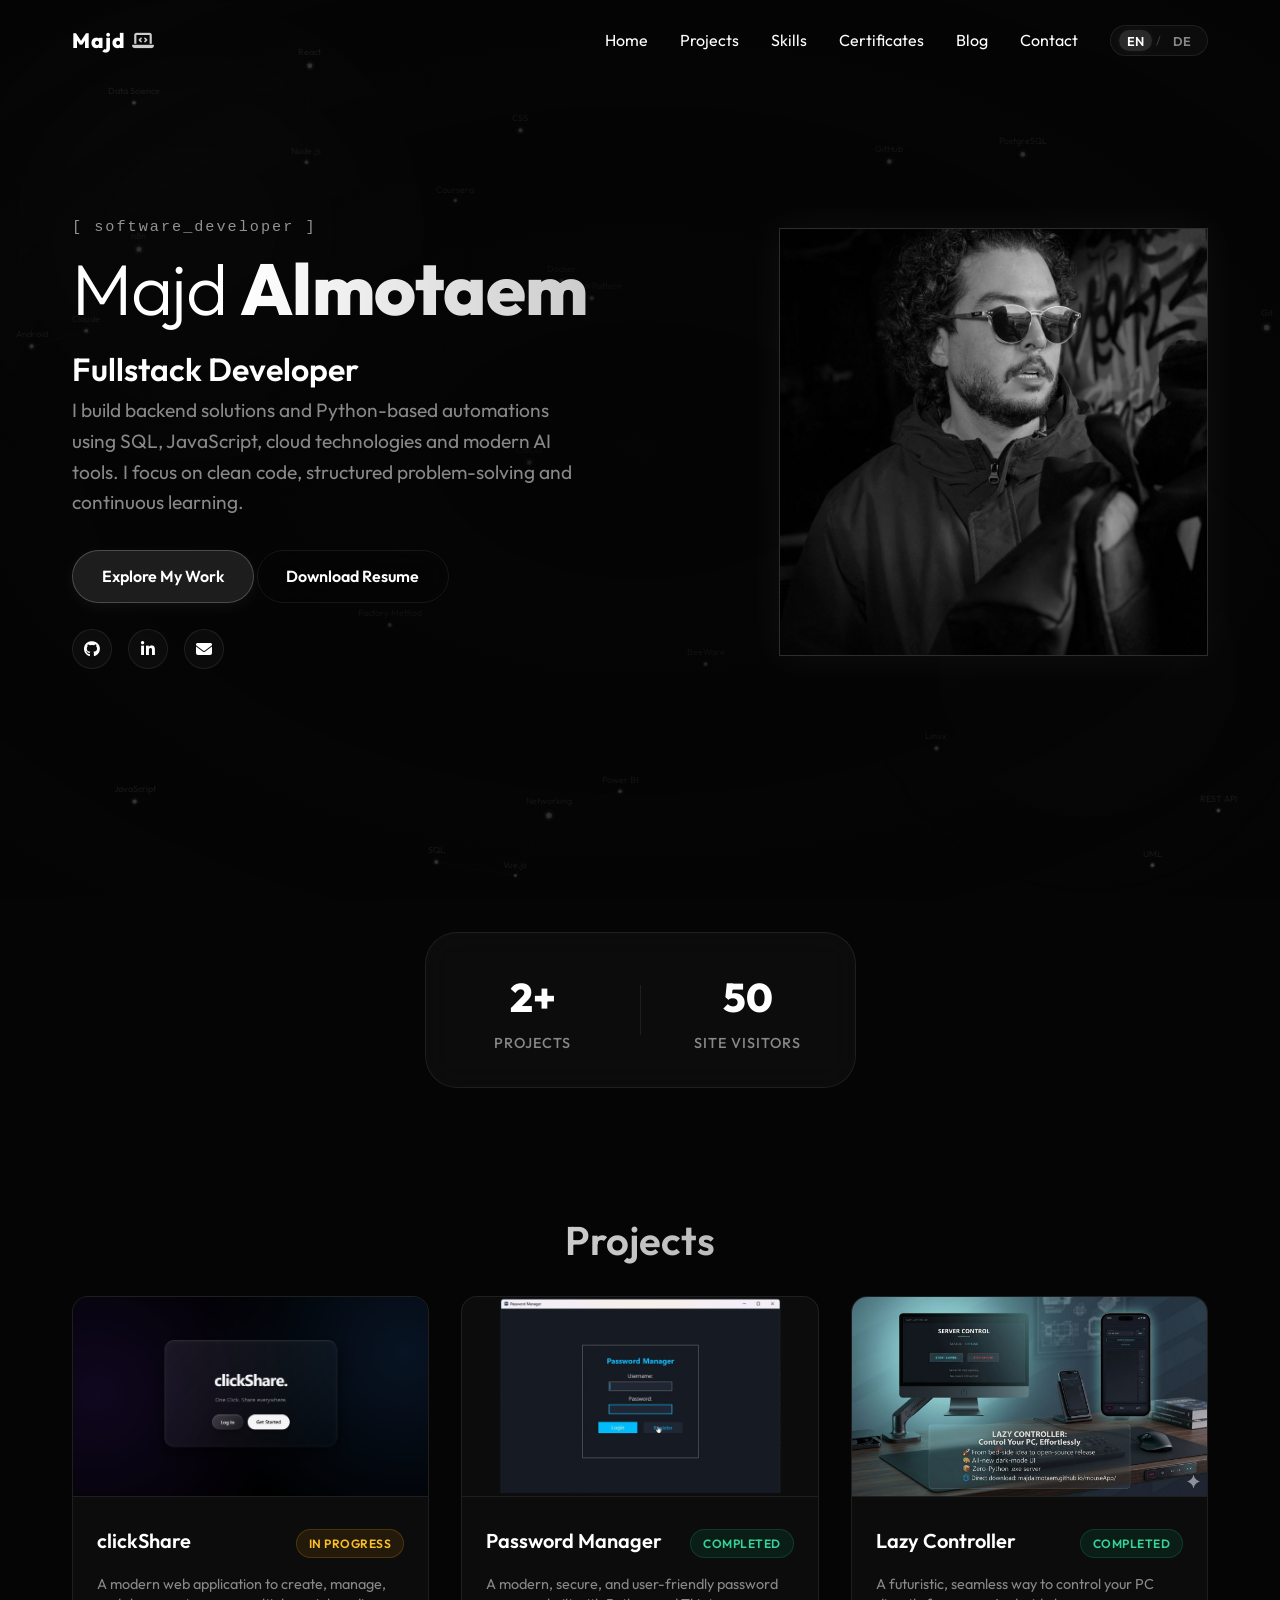
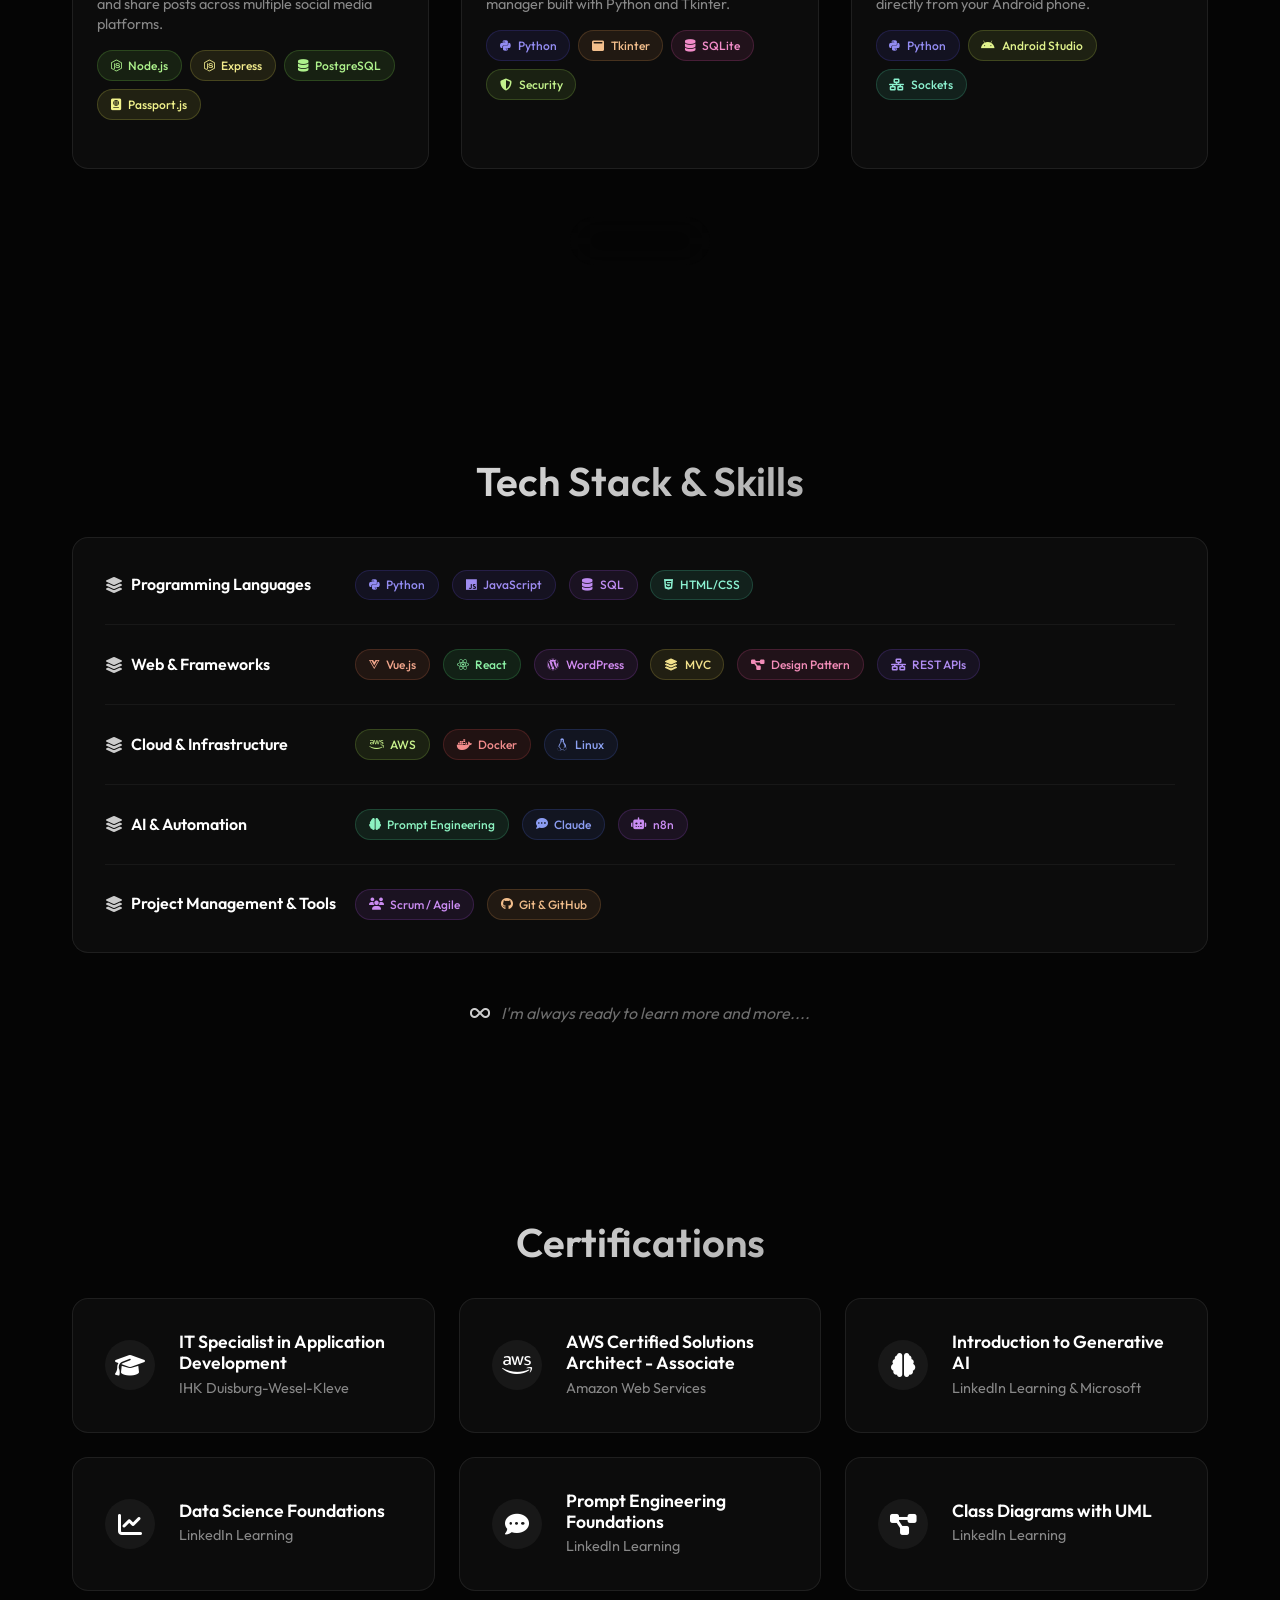
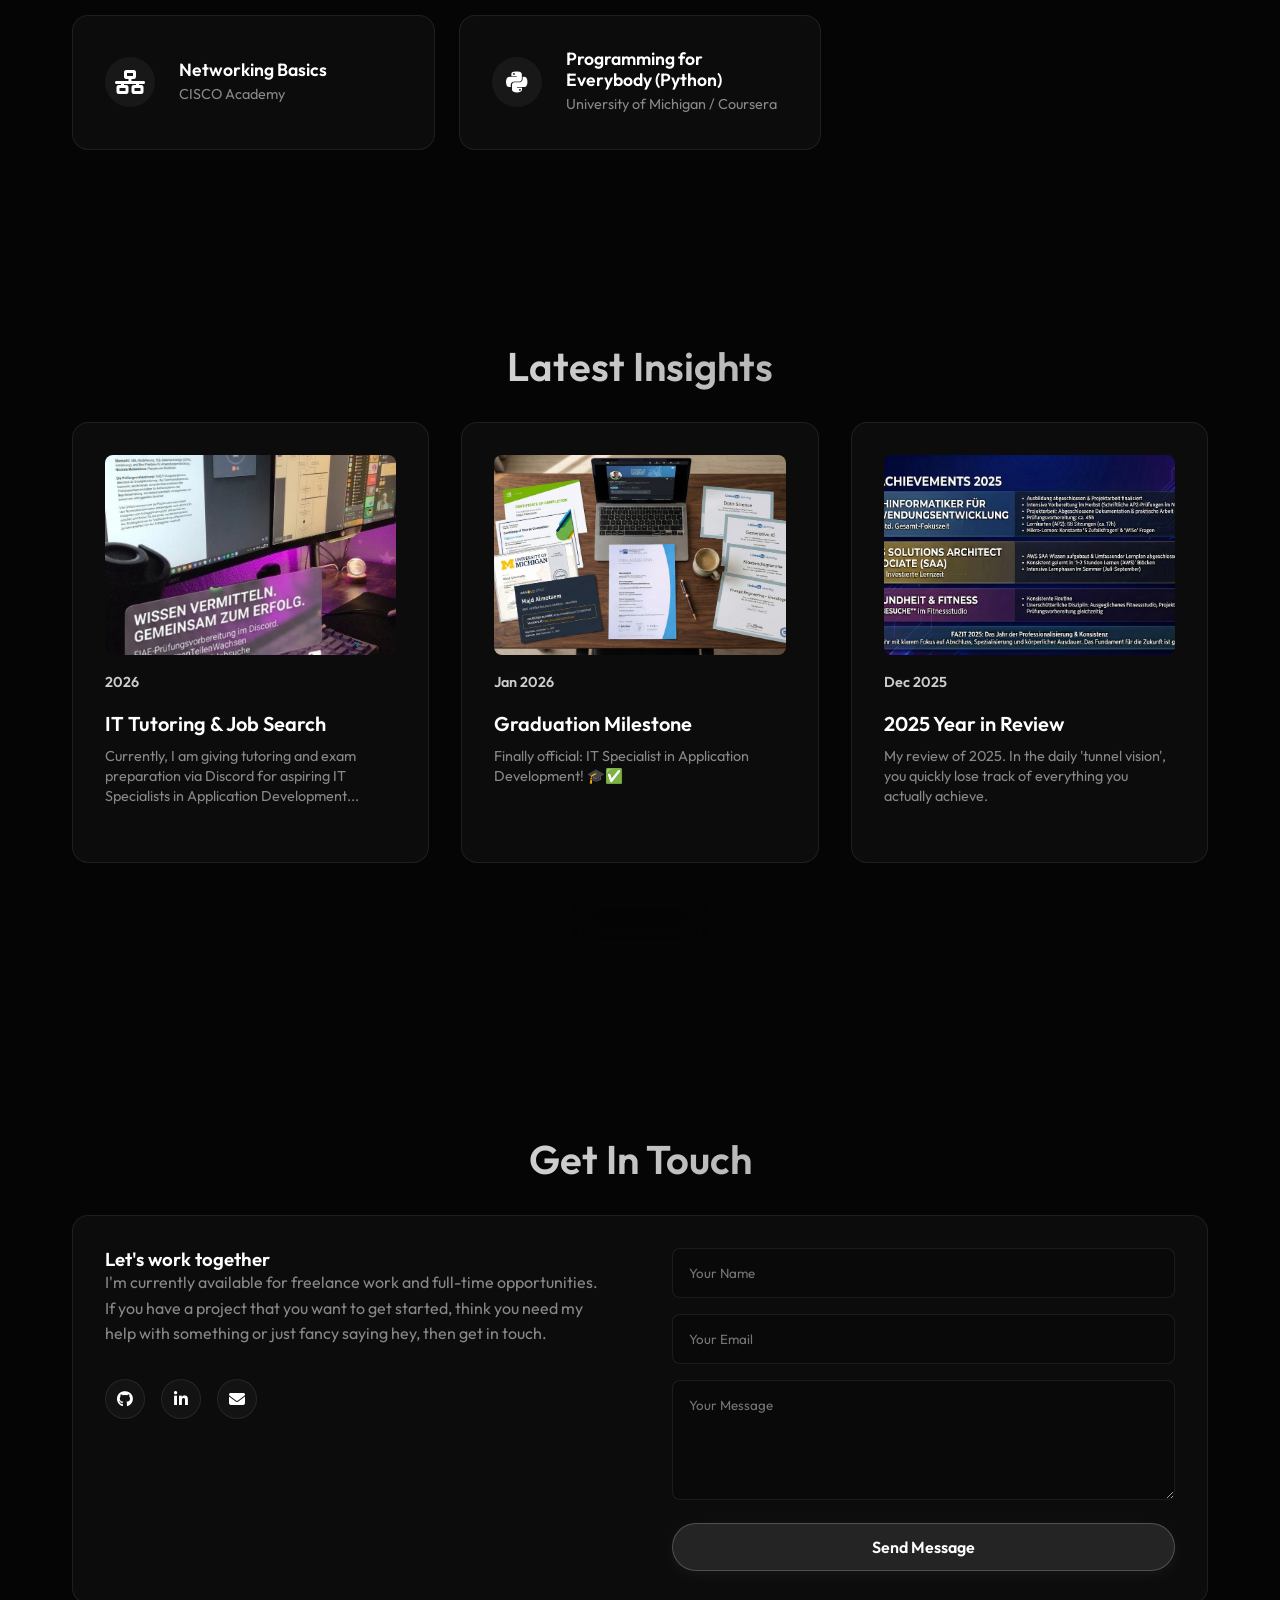
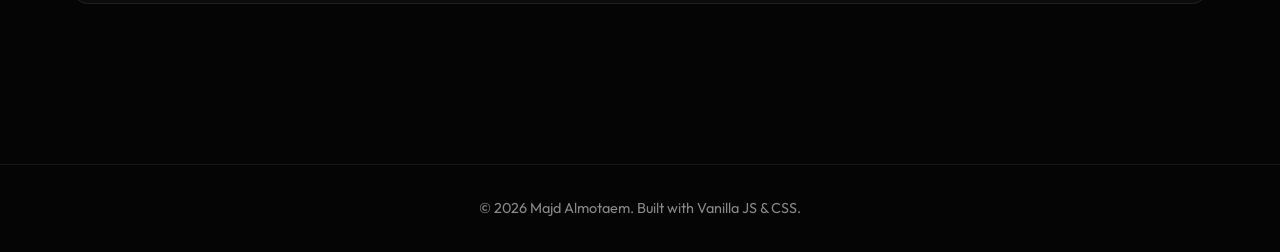
==== commit 0ff8d6af: "Revamp hero, remove typewriter, prune projects Redesign the hero area and simplify project data. CSS" ====
--- a/index.html
+++ b/index.html
@@ -38,7 +38,7 @@
     <!-- Main Site Navigation -->
     <nav id="navbar">
         <div class="container nav-content">
-            <a href="#" class="logo">Port<span style="color: var(--primary-color)">folio.</span></a>
+            <a href="#" class="logo">Majd<i class="fa-solid fa-laptop-code logo-icon"></i></a>
             <div class="nav-links" id="nav-links">
                 <a href="#home" data-i18n="nav_home">Home</a>
                 <a href="#projects" data-i18n="nav_projects">Projects</a>
@@ -65,16 +65,17 @@
     <section id="home" class="hero">
         <div class="container hero-content">
             <div class="hero-heading">
-                <h1 data-i18n="hero_greet">Hi, I'm <span class="highlight">Majd</span></h1>
-                <div class="job-title">
-                    <span id="typewriter"></span><span class="typewriter-cursor">|</span>
-                </div>
+                <span class="hero-tech-tag">[ software_developer ]</span>
+                <h1 data-i18n="hero_greet">Majd <span class="highlight">Almotaem</span></h1>
+                <div class="job-title" data-i18n="hero_title">Fullstack Developer</div>
             </div>
             <div class="hero-image-container">
                 <img src="assets/images/5447506338524108719_121.jpg" alt="Profile Picture">
             </div>
             <div class="hero-details">
-                <p data-i18n="hero_motto">Code. Discipline. Authenticity. It’s not just work, it’s a lifestyle.</p>
+                <p data-i18n="hero_motto">I build backend solutions and Python-based automations using SQL, JavaScript,
+                    cloud technologies and modern AI tools. I focus on clean code, structured problem-solving and
+                    continuous learning.</p>
                 <div class="hero-buttons">
                     <a href="#projects" class="btn btn-primary" data-i18n="hero_btn_explore">Explore My Work</a>
                     <a href="#" id="download-cv-btn" class="btn btn-outline" data-i18n="hero_btn_resume">Download
--- a/css/style.css
+++ b/css/style.css
@@ -139,9 +139,23 @@
 }
 
 .logo {
-  font-size: 1.5rem;
+  font-size: 1.3rem;
   font-weight: 800;
   letter-spacing: 1px;
+  display: inline-flex;
+  align-items: center;
+}
+
+.logo-icon {
+  color: var(--accent-color);
+  font-size: 1.1rem;
+  margin-left: 6px;
+  transition: transform var(--transition-speed), color var(--transition-speed);
+}
+
+.logo:hover .logo-icon {
+  color: var(--primary-color);
+  transform: translateY(-2px) rotate(-10deg) scale(1.15);
 }
 
 .nav-links {
@@ -275,16 +289,29 @@
 }
 
 .hero-heading h1 {
-  font-size: 4rem;
-  font-weight: 800;
+  font-size: 4.5rem;
+  font-weight: 300;
   margin-bottom: 1rem;
   line-height: 1.1;
+  letter-spacing: -1.5px;
 }
 
 .hero-heading .highlight {
+  font-weight: 800;
+  letter-spacing: -0.5px;
   background: linear-gradient(to right, var(--primary-color), var(--accent-color));
   -webkit-background-clip: text;
   -webkit-text-fill-color: transparent;
+}
+
+.hero-tech-tag {
+  font-family: monospace;
+  font-size: 0.95rem;
+  color: var(--accent-color);
+  opacity: 0.7;
+  margin-bottom: 0.6rem;
+  letter-spacing: 2px;
+  display: block;
 }
 
 .job-title {
@@ -295,24 +322,6 @@
   min-height: 2.5rem;
   display: flex;
   align-items: center;
-}
-
-.typewriter-cursor {
-  color: var(--primary-color);
-  animation: blink 1s step-end infinite;
-  margin-left: 5px;
-}
-
-@keyframes blink {
-
-  from,
-  to {
-    opacity: 1;
-  }
-
-  50% {
-    opacity: 0;
-  }
 }
 
 @media (max-width: 600px) {
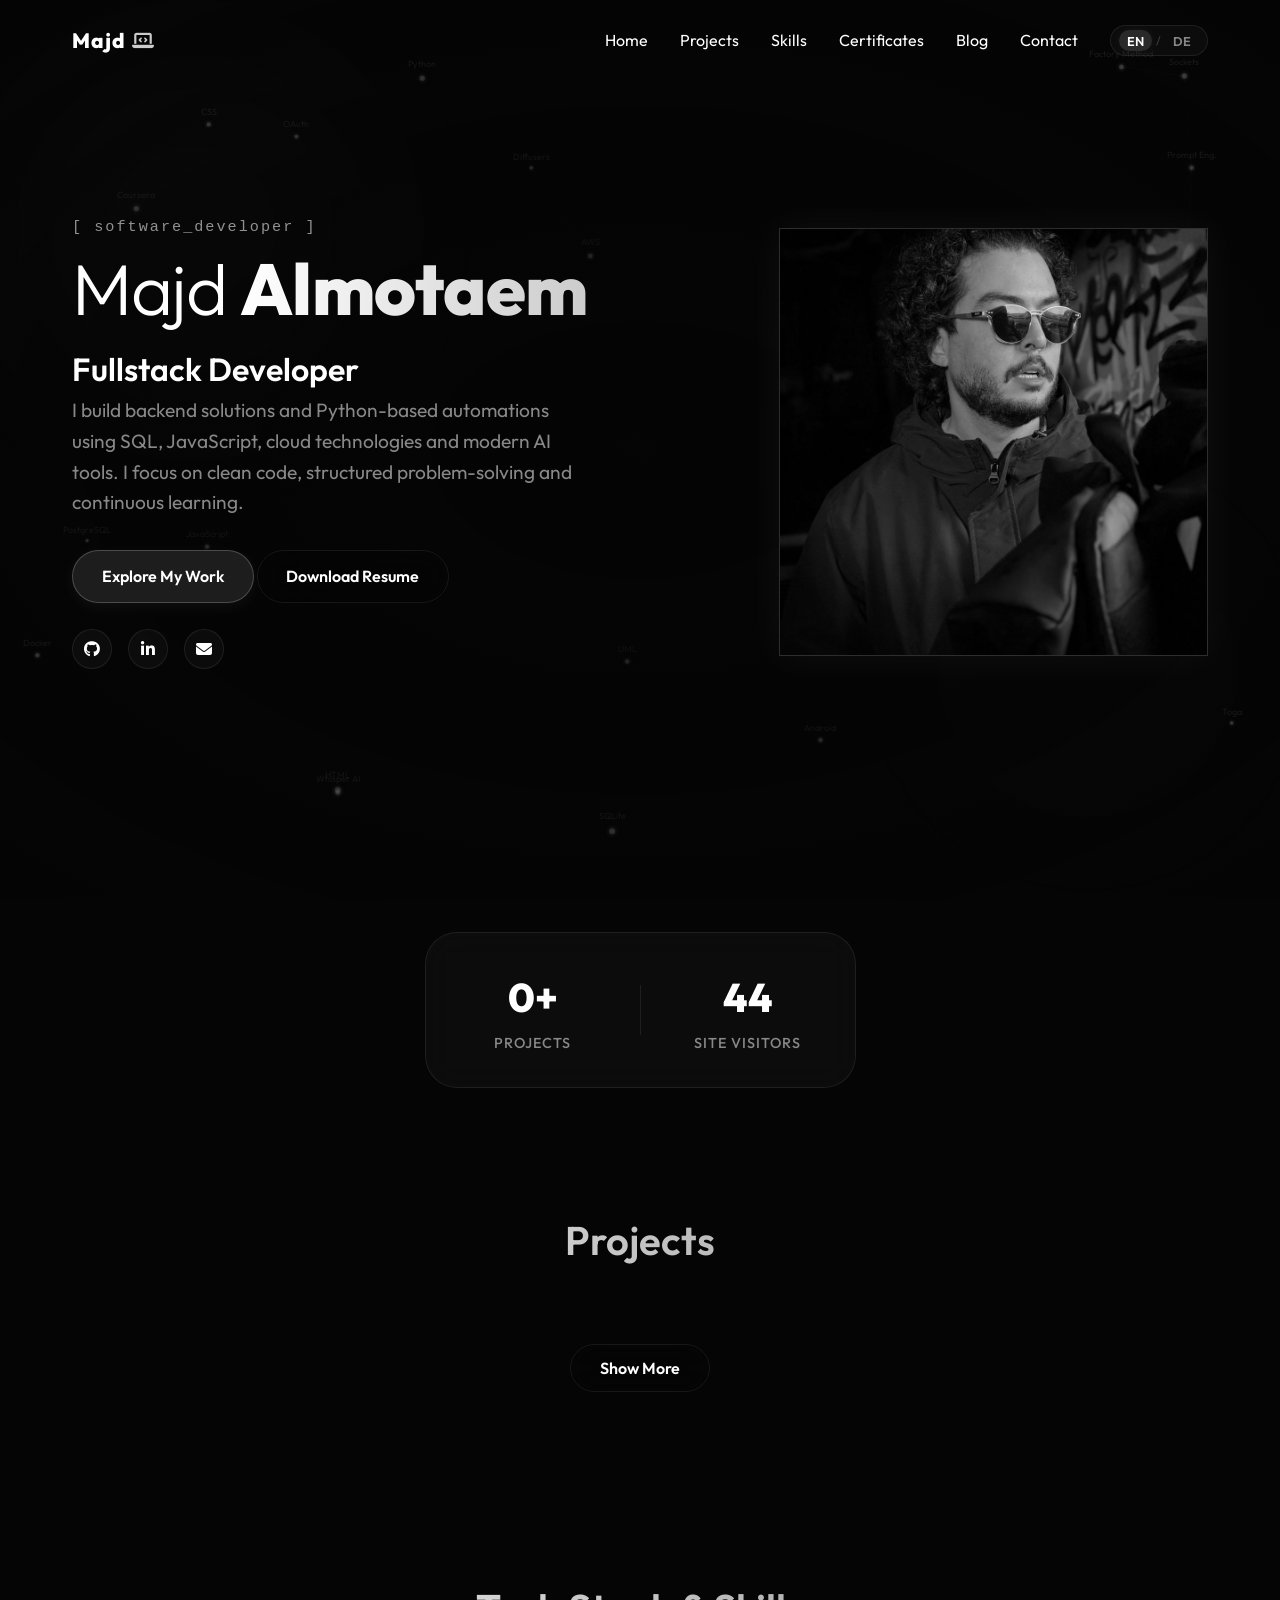
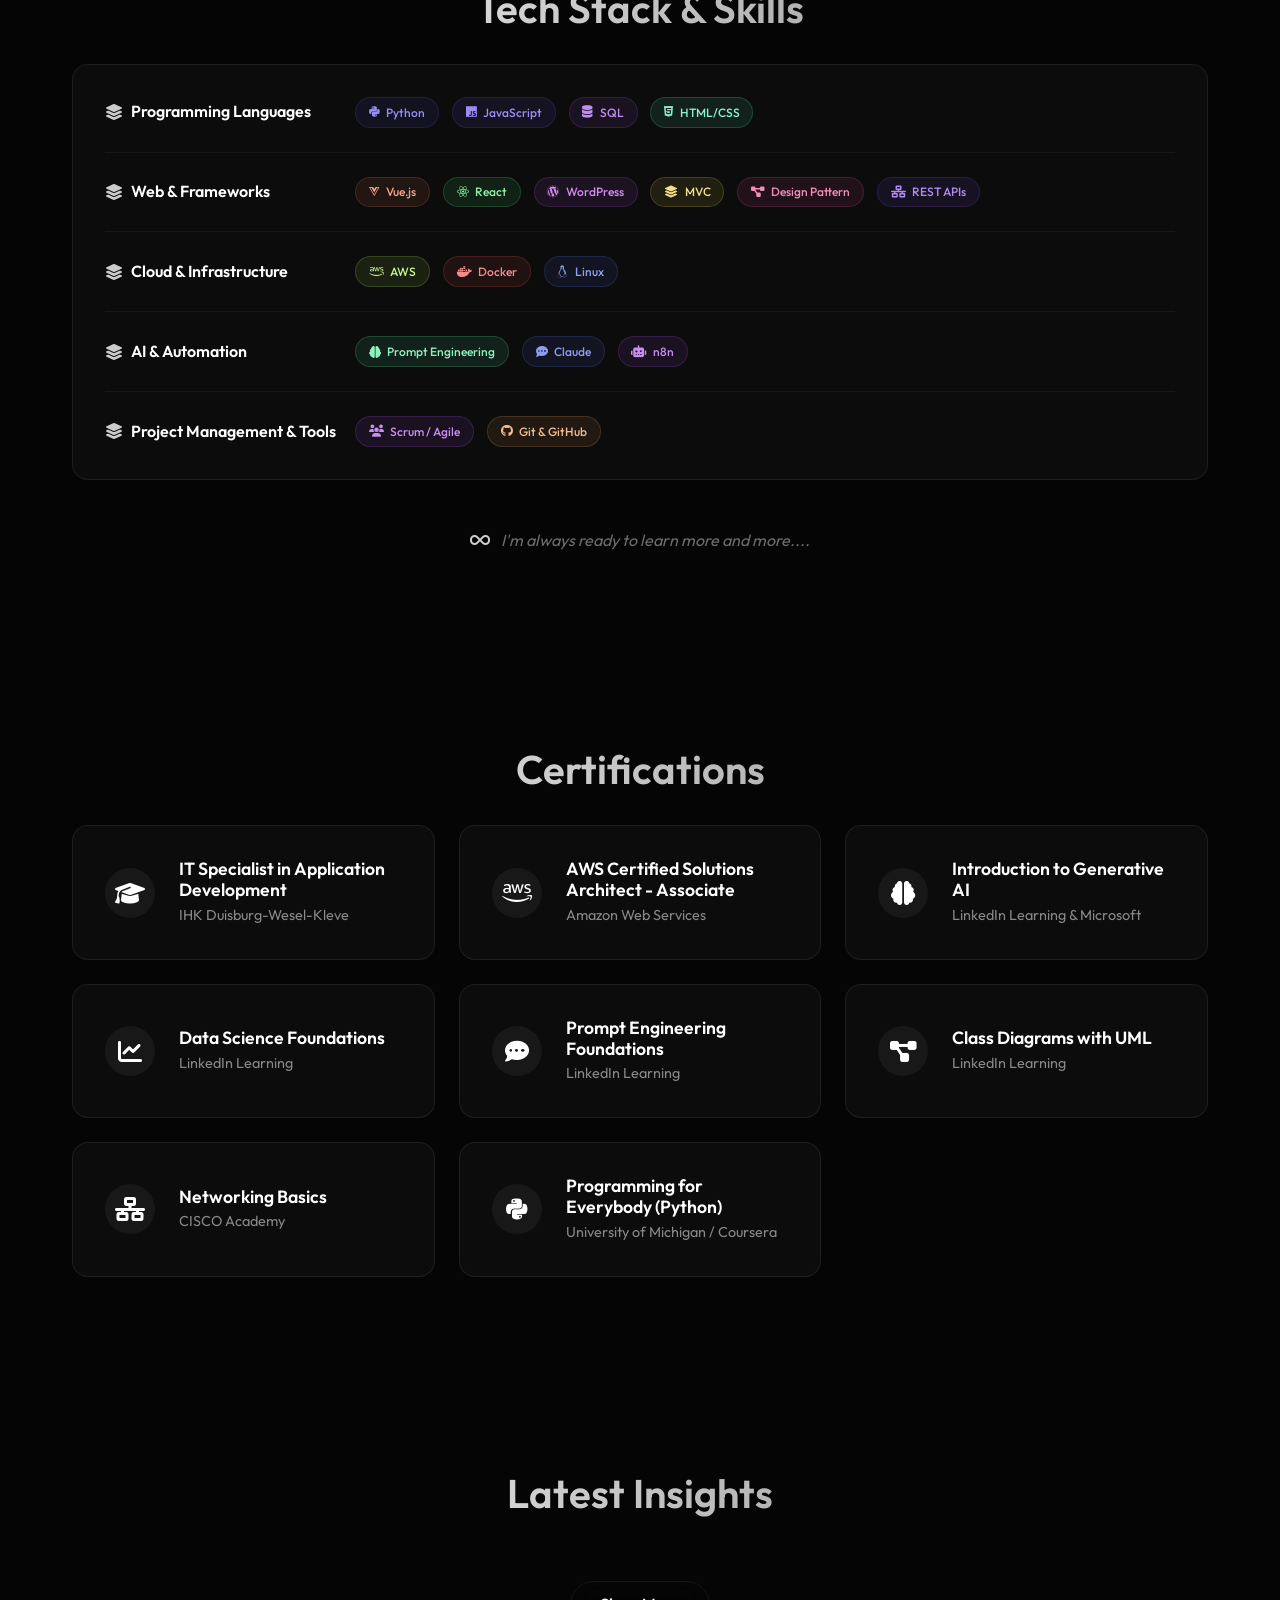
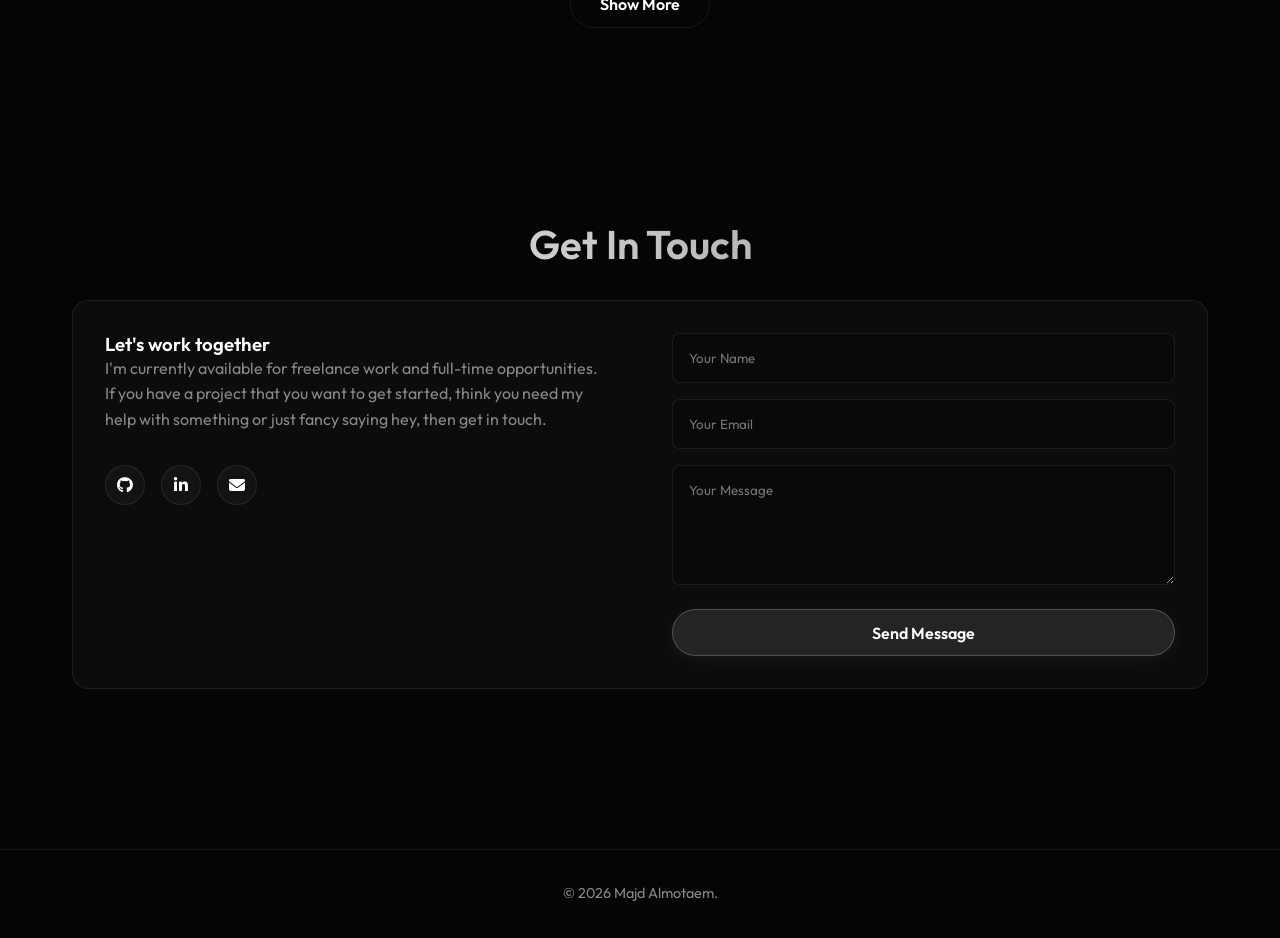
==== commit c92e8126: "setup custom CMS and structured portfolio files" ====
--- a/index.html
+++ b/index.html
@@ -215,11 +215,11 @@
             <p id="cv-modal-subtitle" data-i18n="cv_modal_subtitle">Choose your preferred language version to download:
             </p>
             <div class="cv-modal-options">
-                <a href="assets/Majd_Almotaem_CV.pdf" download class="cv-btn btn btn-primary">
+                <a href="assets/resume/Majd_Almotaem_CV.pdf" download class="cv-btn btn btn-primary">
                     <i class="fa-solid fa-earth-americas"></i>
                     <span data-i18n="cv_btn_english">English (CV)</span>
                 </a>
-                <a href="assets/Majd_Almotaem_Lebenslauf.pdf" download class="cv-btn btn btn-outline">
+                <a href="assets/resume/Majd_Almotaem_Lebenslauf.pdf" download class="cv-btn btn btn-outline">
                     <i class="fa-solid fa-earth-europe"></i>
                     <span data-i18n="cv_btn_german">Deutsch (Lebenslauf)</span>
                 </a>
--- a/css/style.css
+++ b/css/style.css
@@ -895,51 +895,7 @@
   }
 }
 
-/* Scroll to Top Button */
-.scroll-top-btn {
-  position: fixed;
-  bottom: 30px;
-  left: 50%;
-  width: 55px;
-  height: 55px;
-  background: var(--glass-bg);
-  border: 1px solid var(--glass-border);
-  backdrop-filter: blur(var(--card-blur));
-  -webkit-backdrop-filter: blur(var(--card-blur));
-  color: var(--primary-color);
-  display: flex;
-  align-items: center;
-  justify-content: center;
-  font-size: 1.2rem;
-  z-index: 1000;
-  opacity: 0;
-  visibility: hidden;
-  transform: translate(-50%, 20px);
-  transition: all 0.4s ease;
-  animation: morph 4s ease-in-out infinite;
-  box-shadow: 0 4px 15px rgba(0, 0, 0, 0.2), inset 0 0 10px rgba(255, 255, 255, 0.05);
-}
-
-.scroll-top-btn.show {
-  opacity: 1;
-  visibility: visible;
-  transform: translate(-50%, 0);
-}
-
-.scroll-top-btn:hover {
-  background: var(--glass-hover);
-  color: white;
-  box-shadow: 0 0 20px rgba(255, 255, 255, 0.2), inset 0 0 10px rgba(255, 255, 255, 0.1);
-  transform: translate(-50%, -5px) scale(1.1);
-}
-
-@media (max-width: 600px) {
-  .scroll-top-btn {
-    bottom: 20px;
-    width: 45px;
-    height: 45px;
-  }
-}
+
 
 /* Language Switcher Component */
 .lang-switcher {
@@ -1296,4 +1252,131 @@
 .cert-card.clickable-cert:hover .cert-preview-badge {
   opacity: 1;
   color: var(--primary-color);
+}
+
+/* ─── Premium Project Details Slider ─── */
+.project-slider-wrapper {
+  display: flex;
+  flex-direction: column;
+  gap: 1.2rem;
+  margin-bottom: 2rem;
+  width: 100%;
+}
+
+.main-preview-container {
+  position: relative;
+  width: 100%;
+  height: 480px;
+  background: rgba(0, 0, 0, 0.4);
+  border: 1px solid var(--glass-border);
+  border-radius: 1.5rem;
+  overflow: hidden;
+  display: flex;
+  align-items: center;
+  justify-content: center;
+}
+
+@media (max-width: 768px) {
+  .main-preview-container {
+    height: 300px;
+  }
+  .slider-arrow {
+    opacity: 1;
+    pointer-events: auto;
+  }
+}
+
+.main-preview-viewport {
+  width: 100%;
+  height: 100%;
+  display: flex;
+  align-items: center;
+  justify-content: center;
+  transition: opacity 0.2s ease-in-out;
+  opacity: 1;
+}
+
+.slider-media-content {
+  width: 100%;
+  height: 100%;
+  object-fit: contain;
+  border-radius: 1.5rem;
+}
+
+.slider-arrow {
+  position: absolute;
+  top: 50%;
+  transform: translateY(-50%);
+  background: rgba(12, 12, 12, 0.6);
+  backdrop-filter: blur(8px);
+  border: 1px solid var(--glass-border);
+  color: var(--text-color);
+  width: 45px;
+  height: 45px;
+  border-radius: 50%;
+  display: flex;
+  align-items: center;
+  justify-content: center;
+  cursor: pointer;
+  z-index: 10;
+  opacity: 0;
+  pointer-events: none;
+  transition: background var(--transition-speed), transform var(--transition-speed), border-color var(--transition-speed), opacity var(--transition-speed);
+}
+
+.main-preview-container:hover .slider-arrow {
+  opacity: 1;
+  pointer-events: auto;
+}
+
+.slider-arrow:hover {
+  background: rgba(255, 255, 255, 0.1);
+  border-color: var(--text-color);
+  transform: translateY(-50%) scale(1.1);
+}
+
+.prev-arrow {
+  left: 1.5rem;
+}
+
+.next-arrow {
+  right: 1.5rem;
+}
+
+.thumbnail-strip {
+  display: flex;
+  gap: 0.8rem;
+  overflow-x: auto;
+  padding-bottom: 0.5rem;
+  scrollbar-width: thin;
+}
+
+.thumbnail-item {
+  width: 90px;
+  height: 60px;
+  border-radius: 0.5rem;
+  overflow: hidden;
+  border: 2px solid transparent;
+  background: rgba(0, 0, 0, 0.3);
+  cursor: pointer;
+  flex-shrink: 0;
+  transition: border-color var(--transition-speed), transform var(--transition-speed), opacity var(--transition-speed);
+  opacity: 0.6;
+}
+
+.thumbnail-item:hover {
+  opacity: 0.9;
+  transform: translateY(-2px);
+}
+
+.thumbnail-item.active {
+  border-color: var(--primary-color);
+  opacity: 1;
+}
+
+.thumbnail-item img,
+.thumbnail-item video {
+  width: 100%;
+  height: 100%;
+  object-fit: cover;
 }
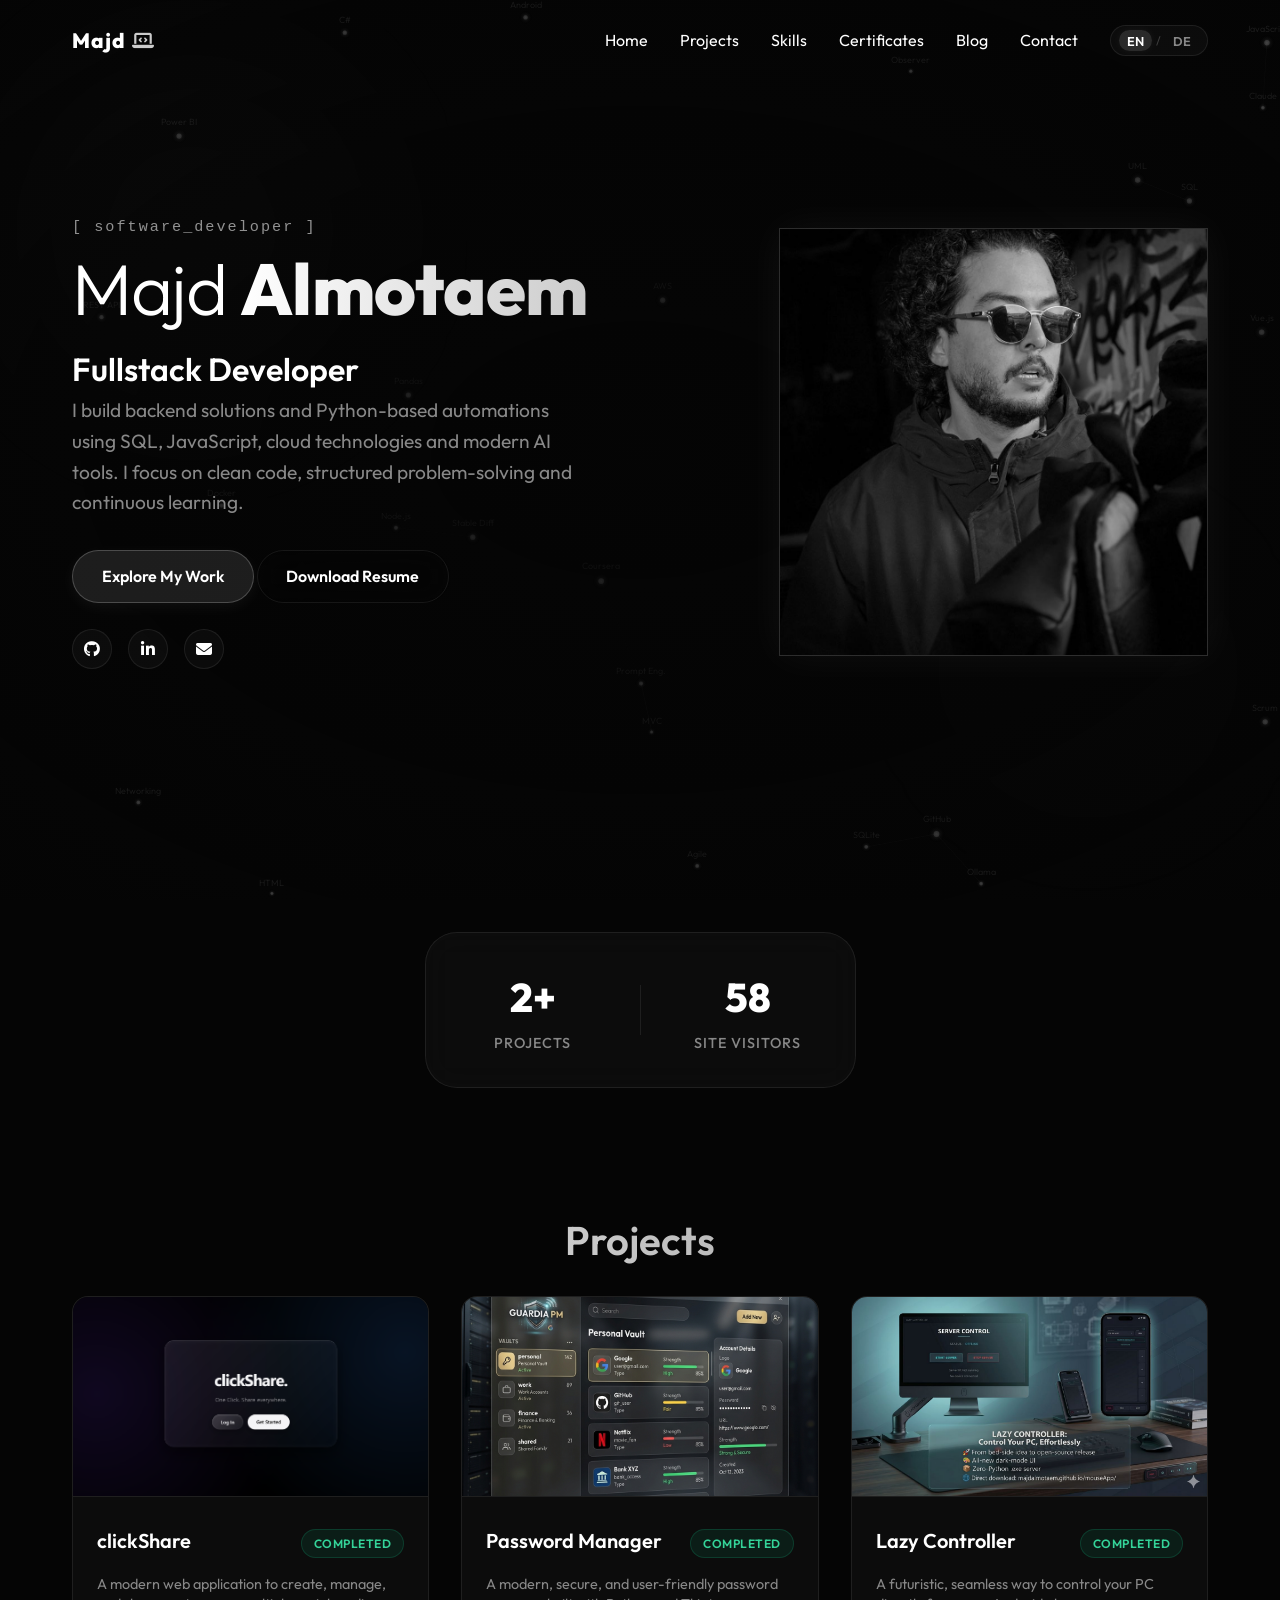
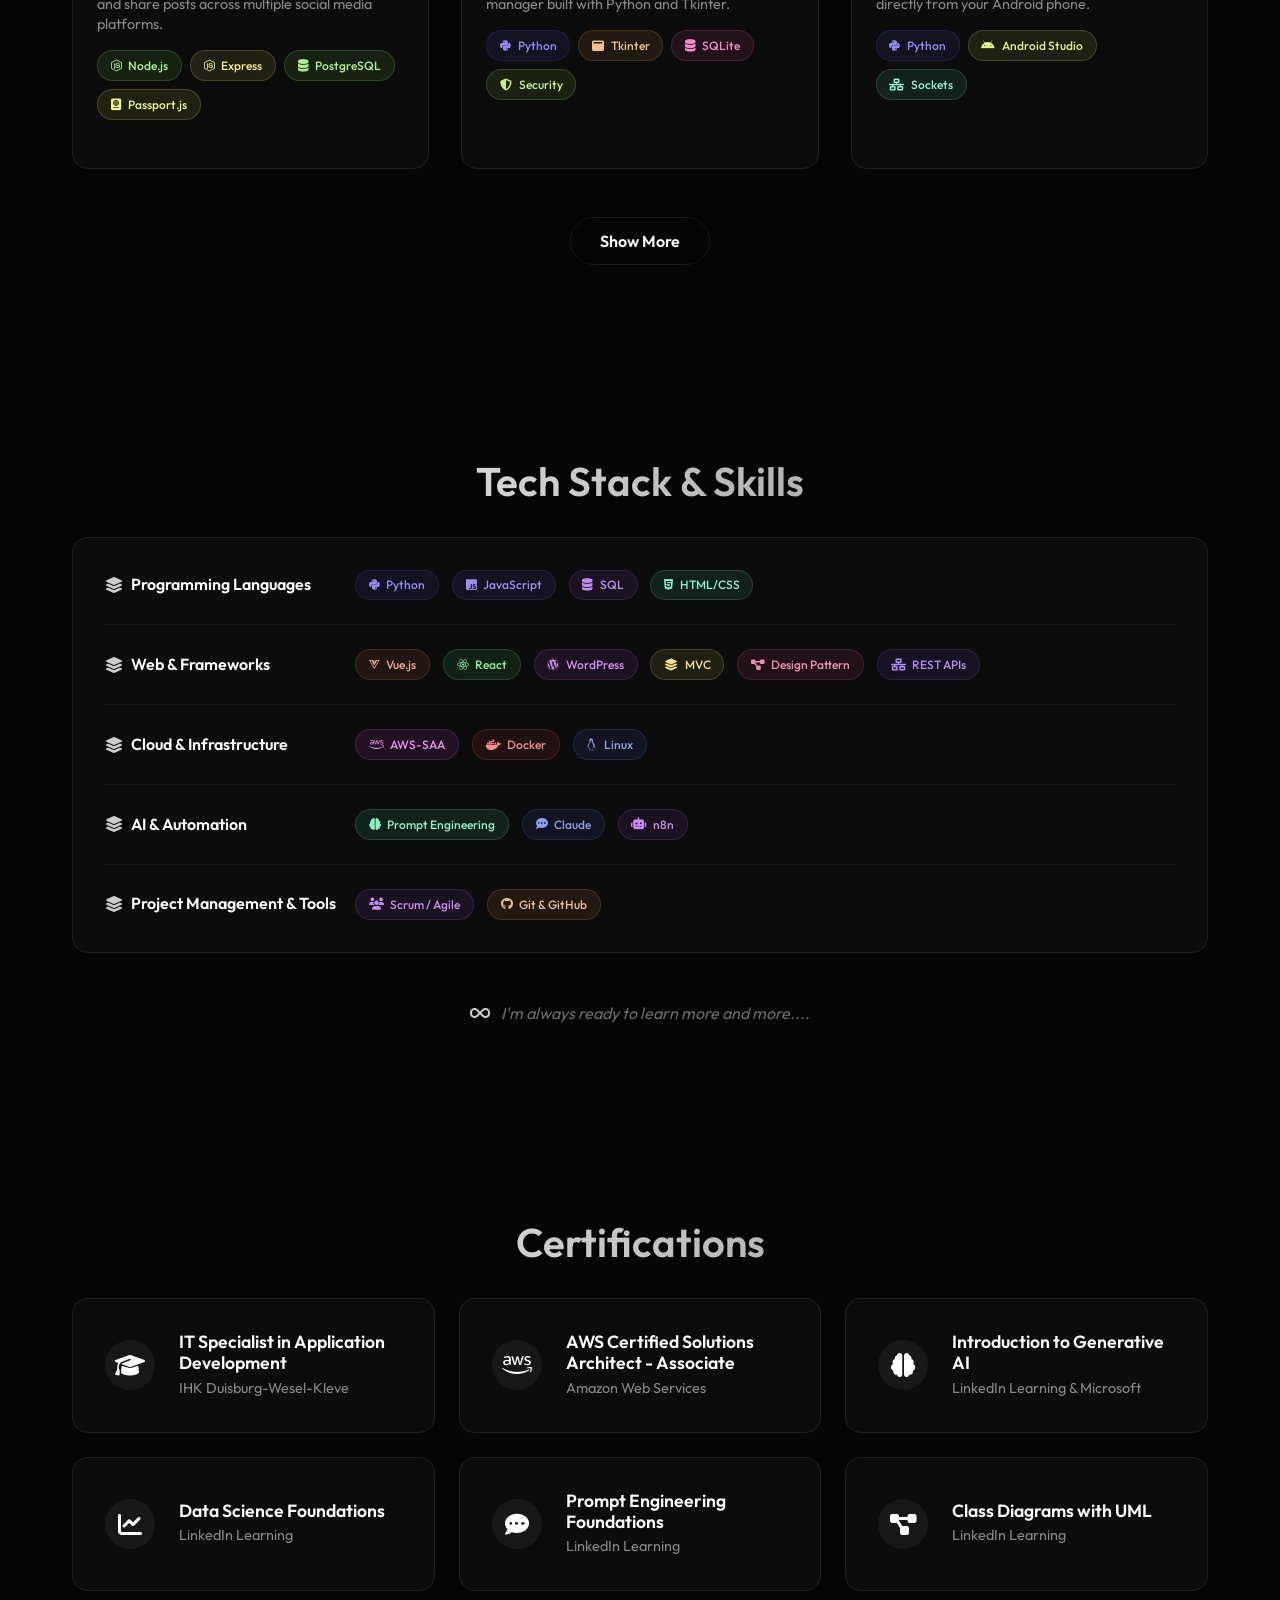
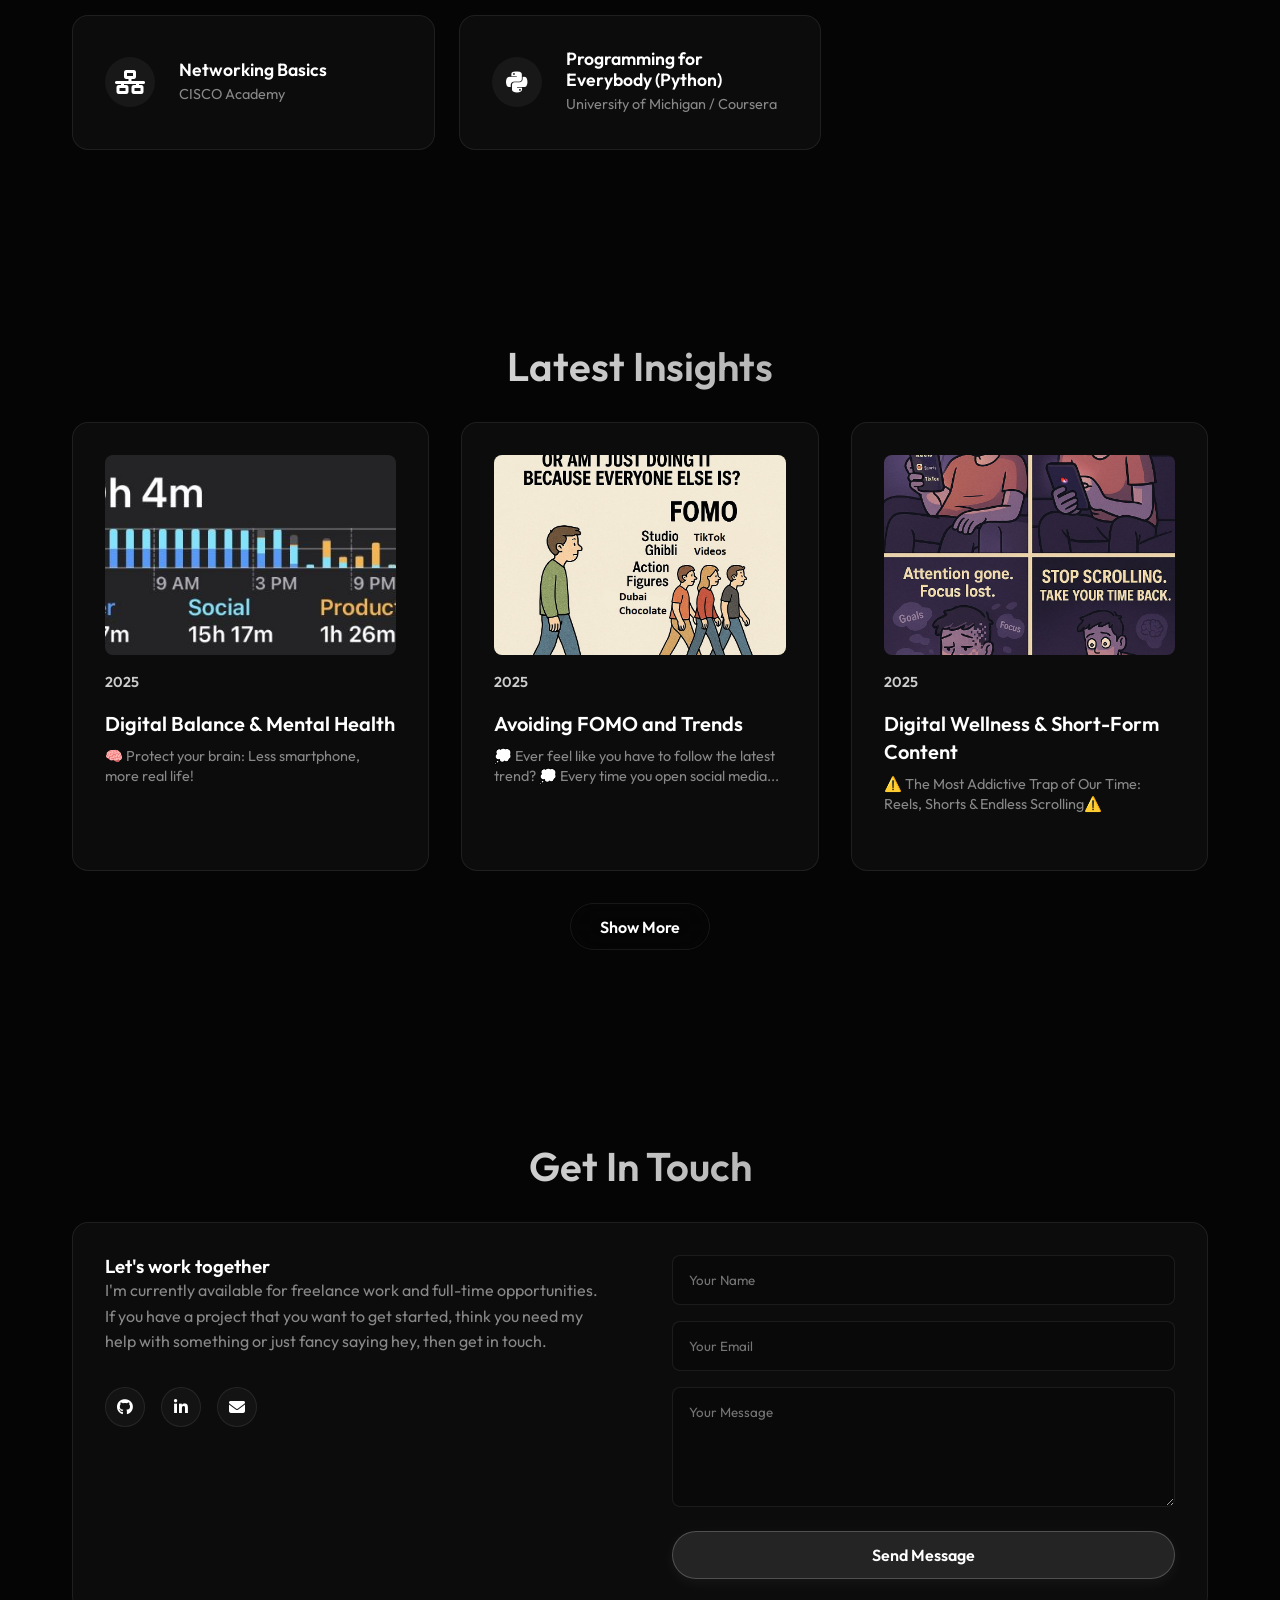
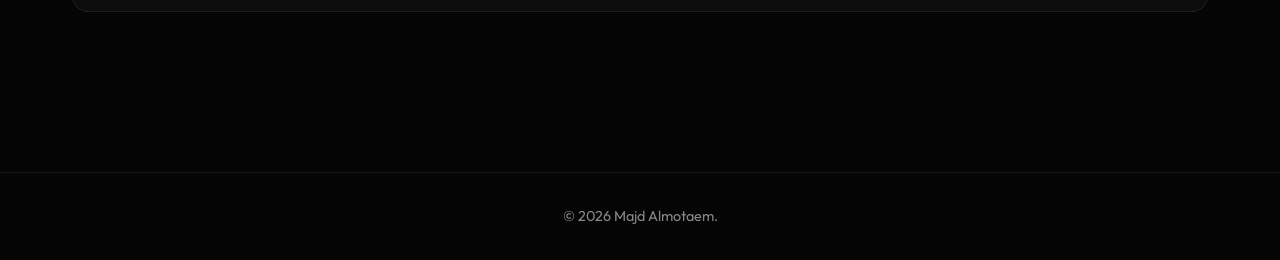
==== commit d42f9555: "optimize web performance: parallel loading, async fonts, explicit image sizes, and lazy load heavy G" ====
--- a/index.html
+++ b/index.html
@@ -7,11 +7,19 @@
     <title>My Portfolio | Software Developer</title>
     <meta name="description" content="Portfolio of a software developer showcasing projects, skills, and blog posts.">
 
+    <!-- Preconnect to Font CDNs -->
+    <link rel="preconnect" href="https://fonts.googleapis.com">
+    <link rel="preconnect" href="https://fonts.gstatic.com" crossorigin>
+    <link rel="preconnect" href="https://cdnjs.cloudflare.com">
+
+    <!-- Google Fonts -->
+    <link href="https://fonts.googleapis.com/css2?family=Outfit:wght@300;400;600;800&display=swap" rel="stylesheet">
+
     <!-- Global Styles -->
     <link rel="stylesheet" href="css/style.css">
 
     <!-- FontAwesome for Icons -->
-    <link rel="stylesheet" href="https://cdnjs.cloudflare.com/ajax/libs/font-awesome/6.4.0/css/all.min.css">
+    <link rel="stylesheet" href="https://cdnjs.cloudflare.com/ajax/libs/font-awesome/6.4.0/css/all.min.css" media="print" onload="this.media='all'">
 
     <!-- Metadata for Social Sharing (Open Graph) -->
     <meta property="og:type" content="website" />
@@ -70,7 +78,7 @@
                 <div class="job-title" data-i18n="hero_title">Fullstack Developer</div>
             </div>
             <div class="hero-image-container">
-                <img src="assets/images/5447506338524108719_121.jpg" alt="Profile Picture">
+                <img src="assets/images/5447506338524108719_121.jpg" alt="Profile Picture" width="300" height="300" loading="eager">
             </div>
             <div class="hero-details">
                 <p data-i18n="hero_motto">I build backend solutions and Python-based automations using SQL, JavaScript,
--- a/css/style.css
+++ b/css/style.css
@@ -1,4 +1,3 @@
-@import url('https://fonts.googleapis.com/css2?family=Outfit:wght@300;400;600;800&display=swap');
 
 :root {
   --bg-color: #050505;
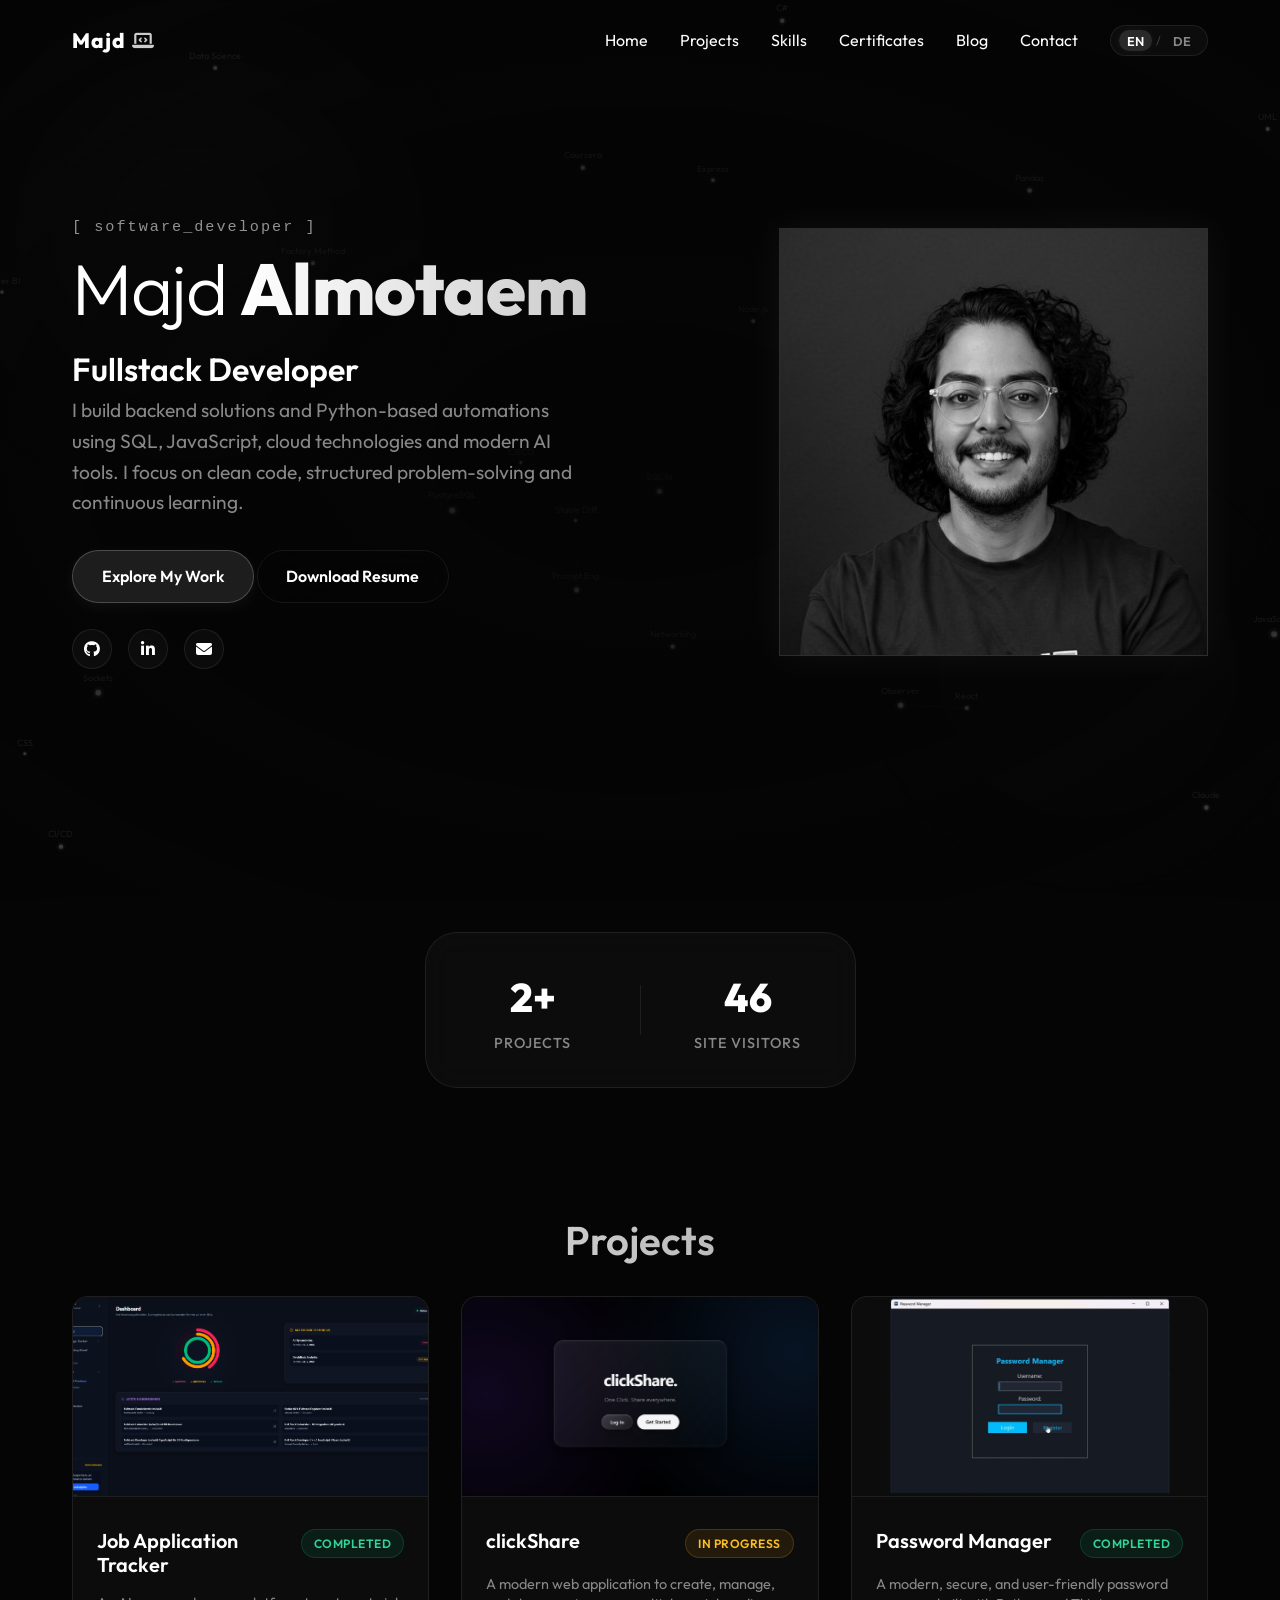
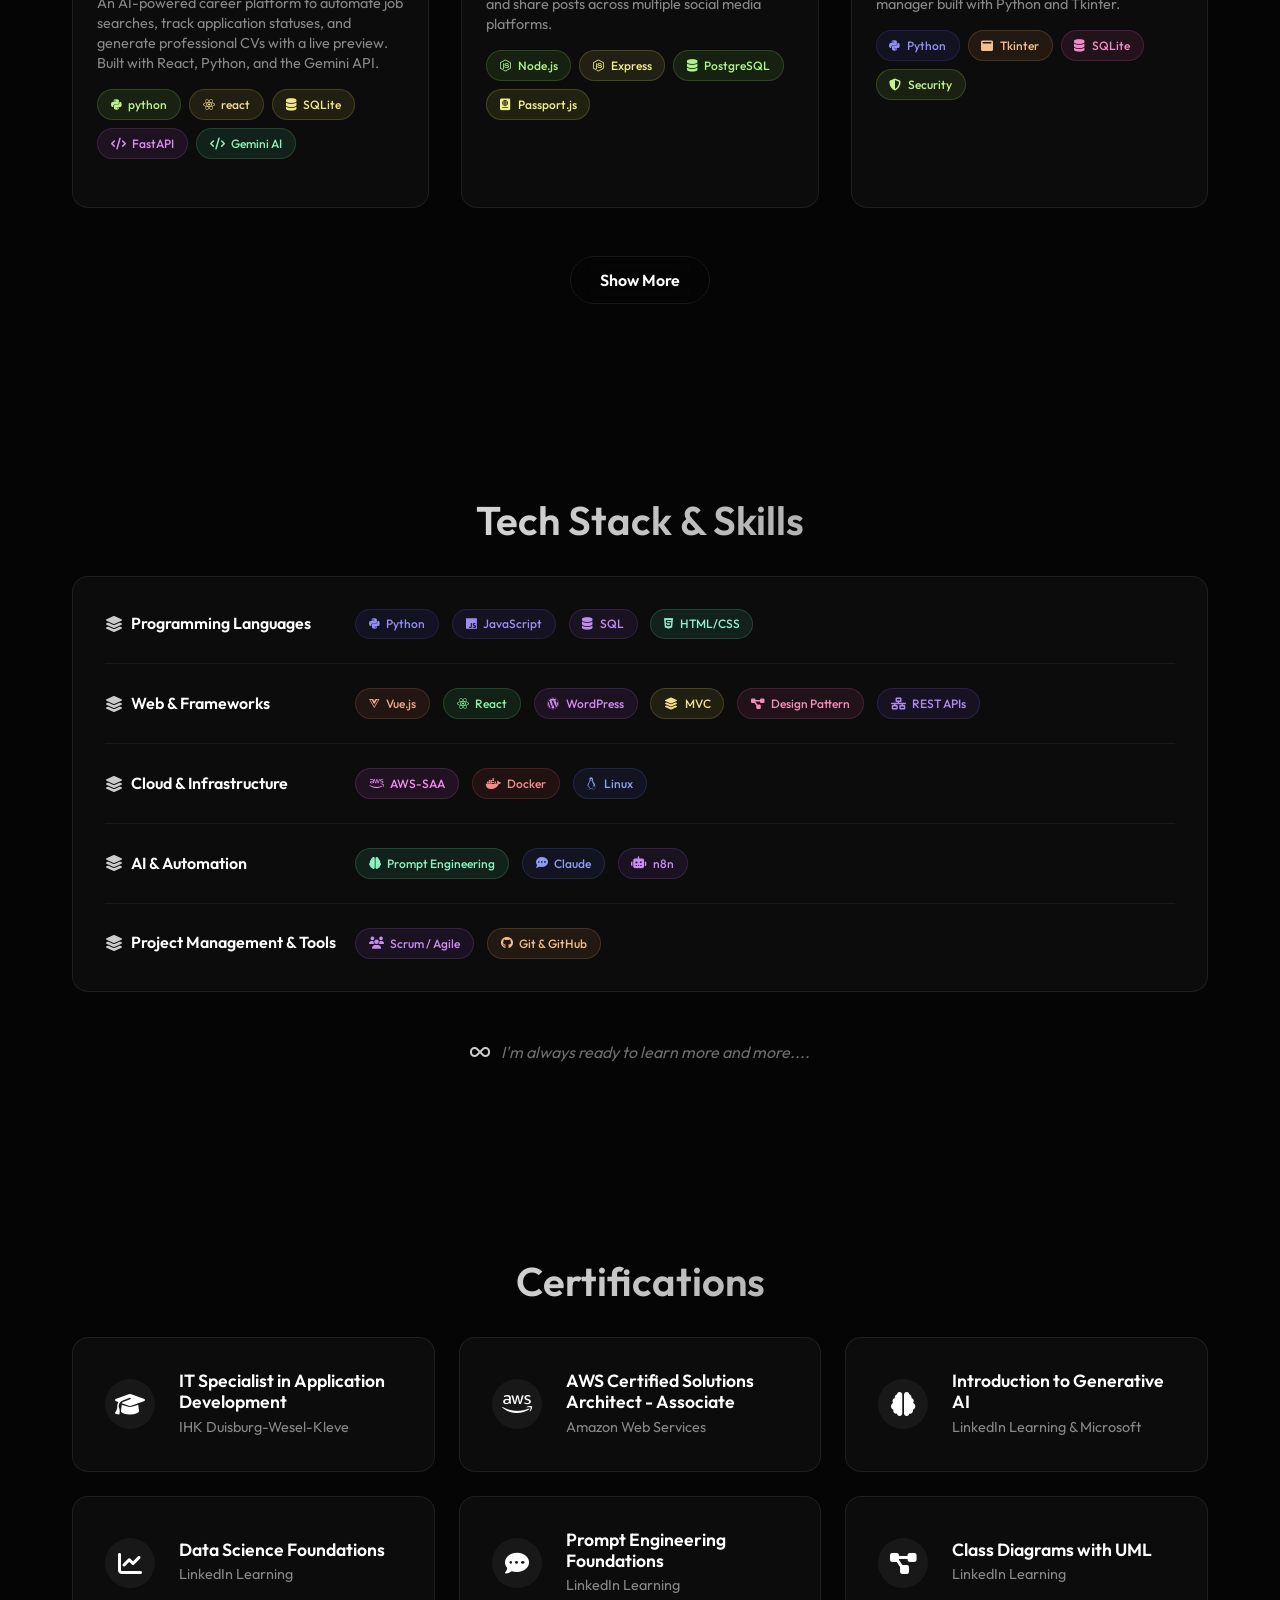
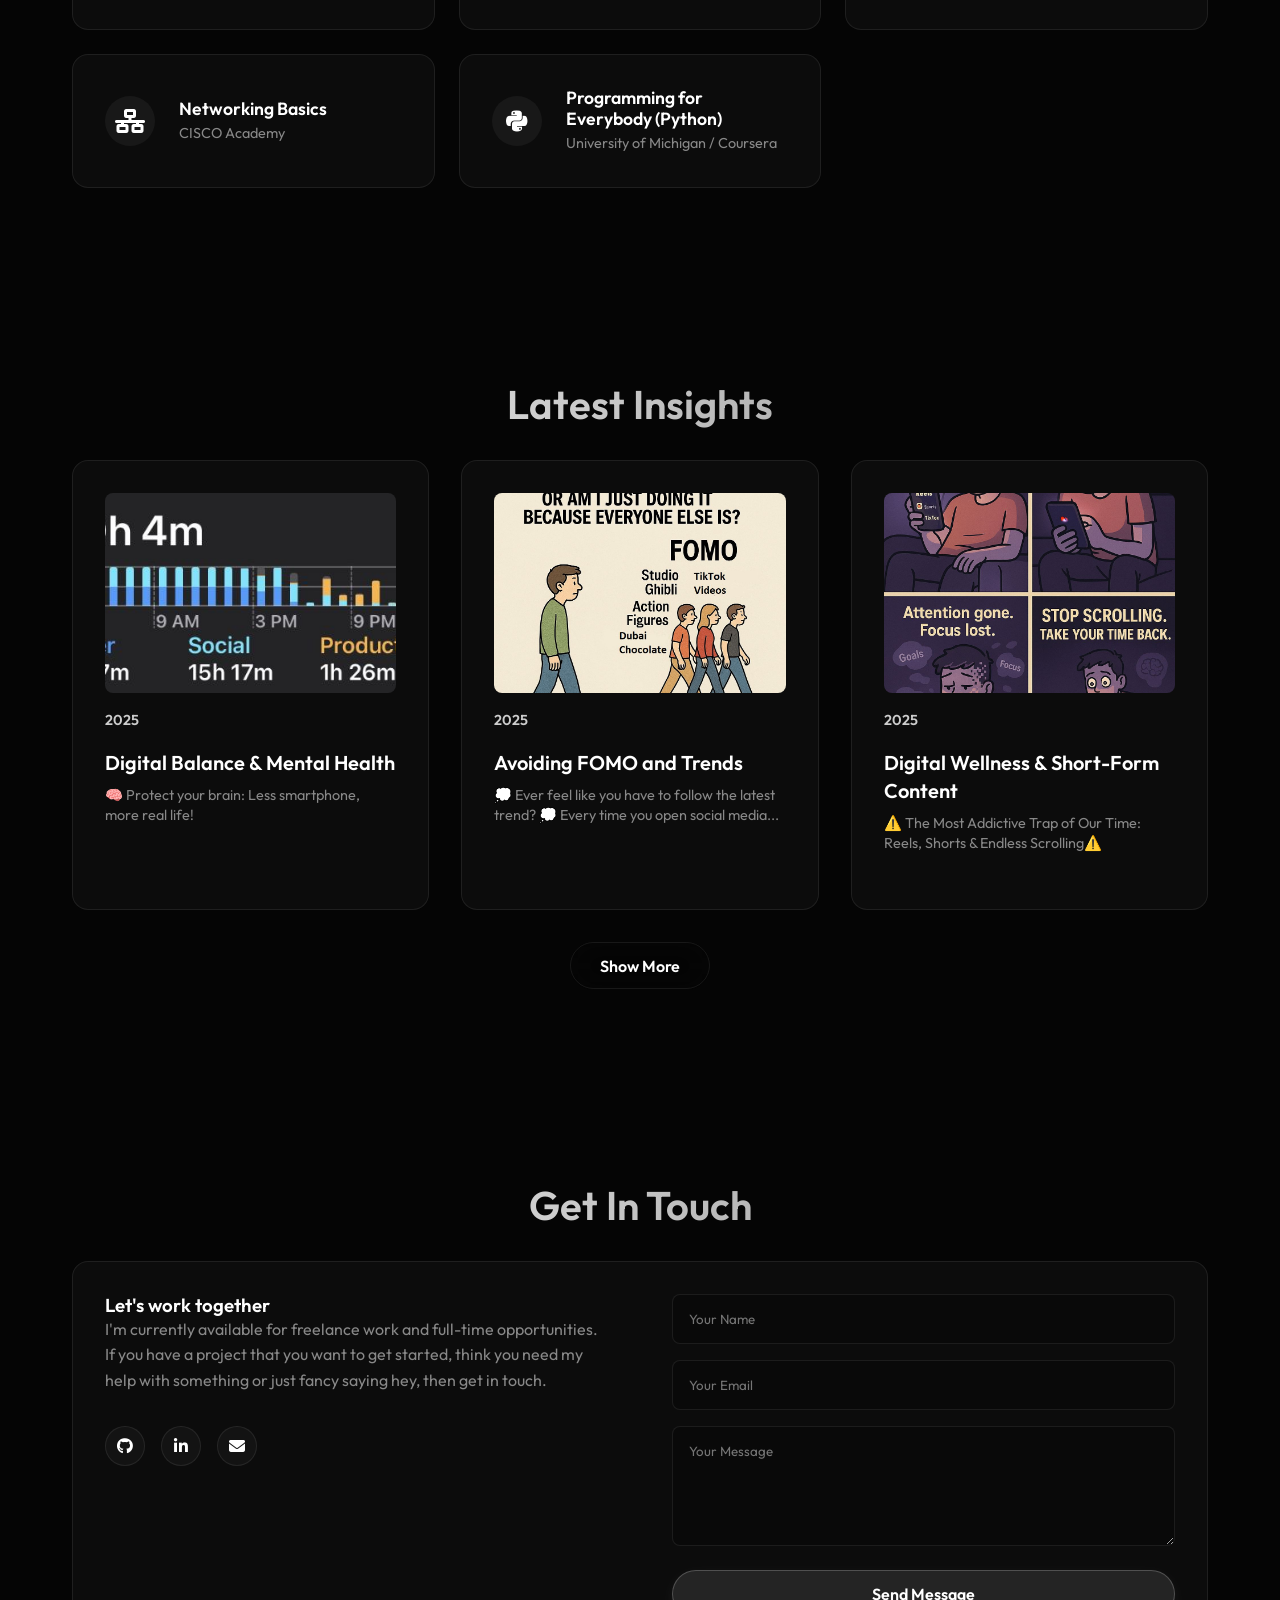
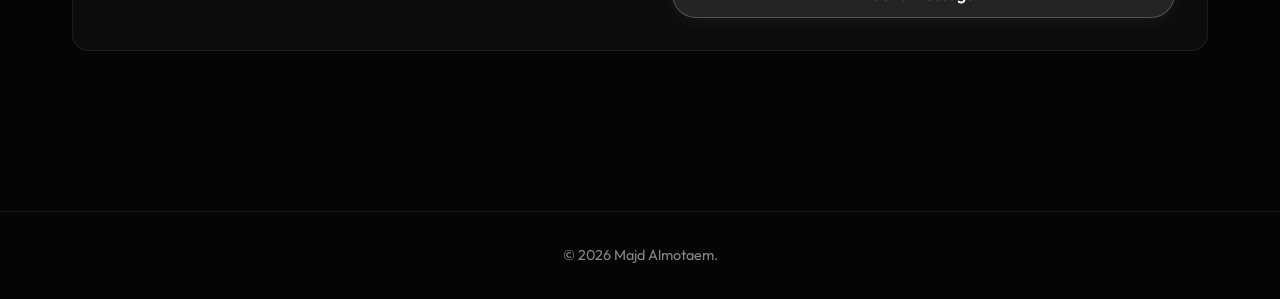
==== commit ae6c91a1: "update image" ====
--- a/index.html
+++ b/index.html
@@ -19,7 +19,8 @@
     <link rel="stylesheet" href="css/style.css">
 
     <!-- FontAwesome for Icons -->
-    <link rel="stylesheet" href="https://cdnjs.cloudflare.com/ajax/libs/font-awesome/6.4.0/css/all.min.css" media="print" onload="this.media='all'">
+    <link rel="stylesheet" href="https://cdnjs.cloudflare.com/ajax/libs/font-awesome/6.4.0/css/all.min.css"
+        media="print" onload="this.media='all'">
 
     <!-- Metadata for Social Sharing (Open Graph) -->
     <meta property="og:type" content="website" />
@@ -78,7 +79,7 @@
                 <div class="job-title" data-i18n="hero_title">Fullstack Developer</div>
             </div>
             <div class="hero-image-container">
-                <img src="assets/images/5447506338524108719_121.jpg" alt="Profile Picture" width="300" height="300" loading="eager">
+                <img src="assets/images/Heroimage.jpg" alt="Profile Picture" width="300" height="300" loading="eager">
             </div>
             <div class="hero-details">
                 <p data-i18n="hero_motto">I build backend solutions and Python-based automations using SQL, JavaScript,
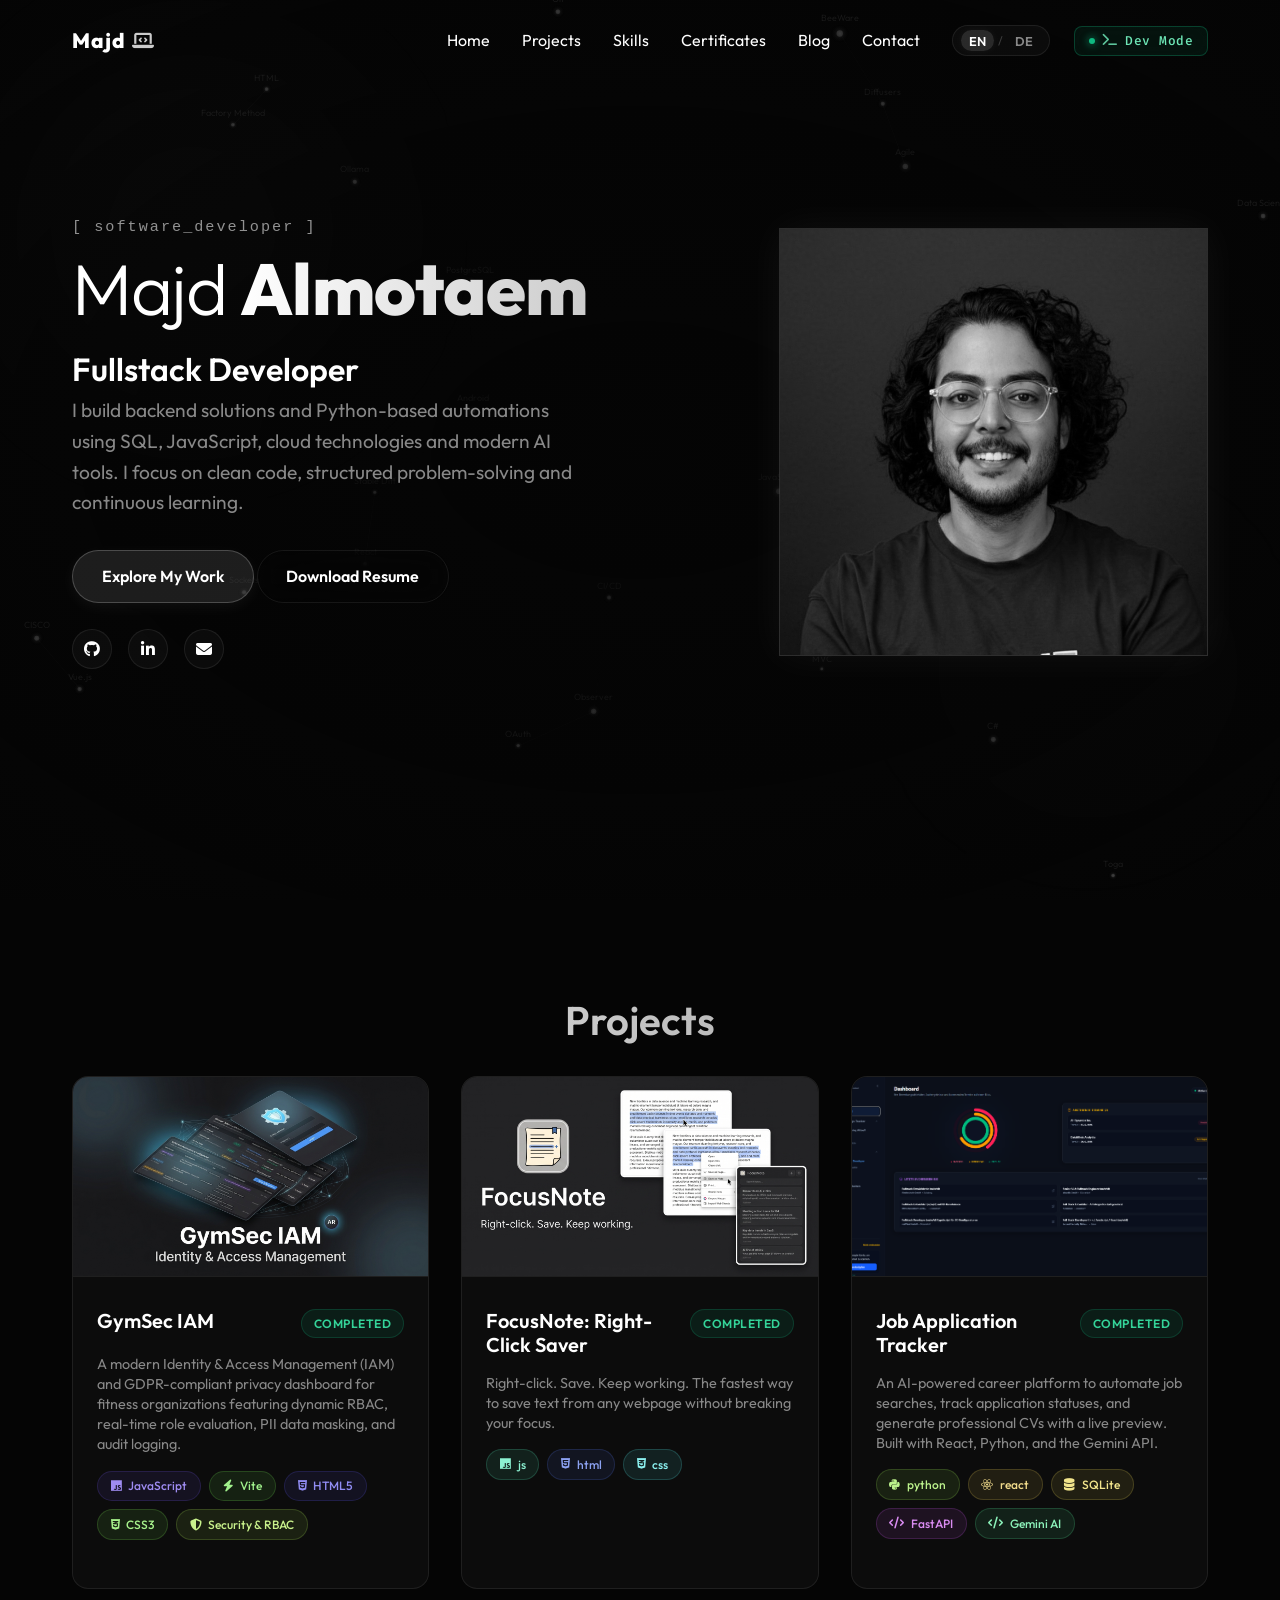
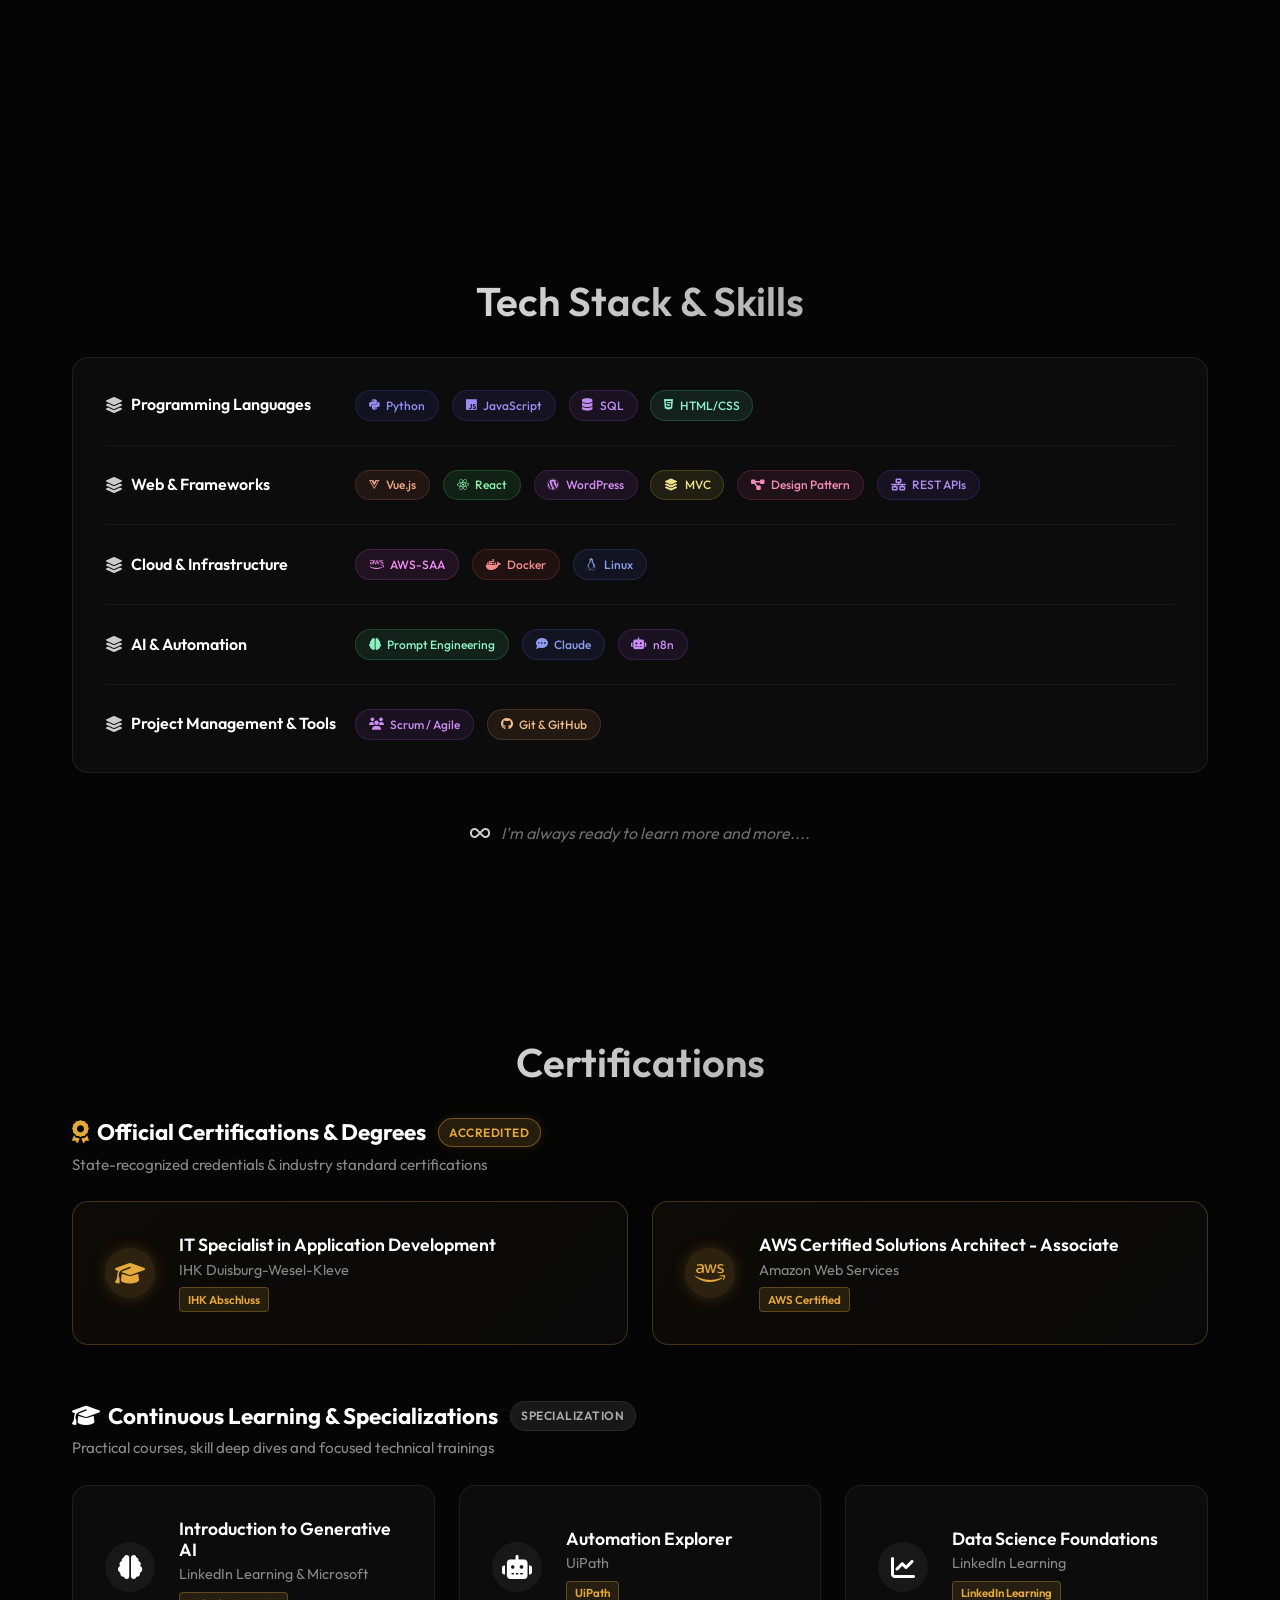
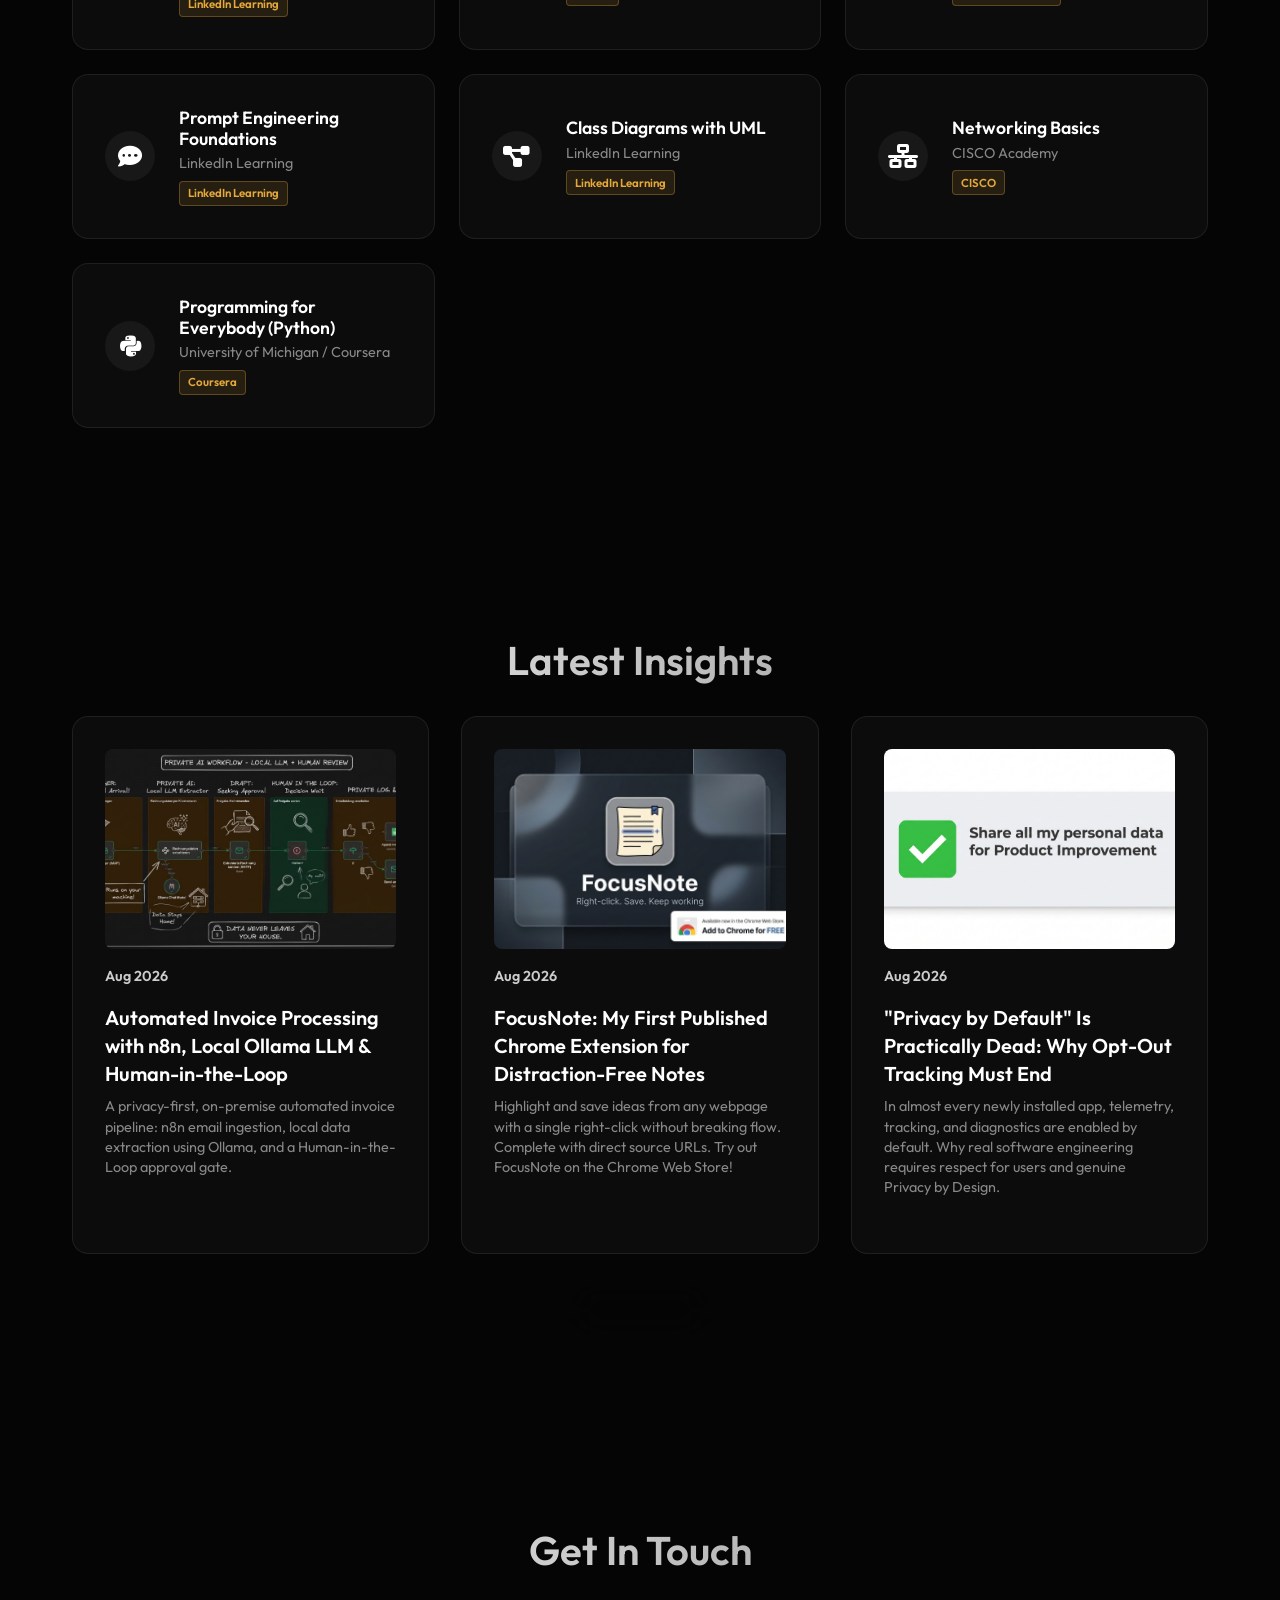
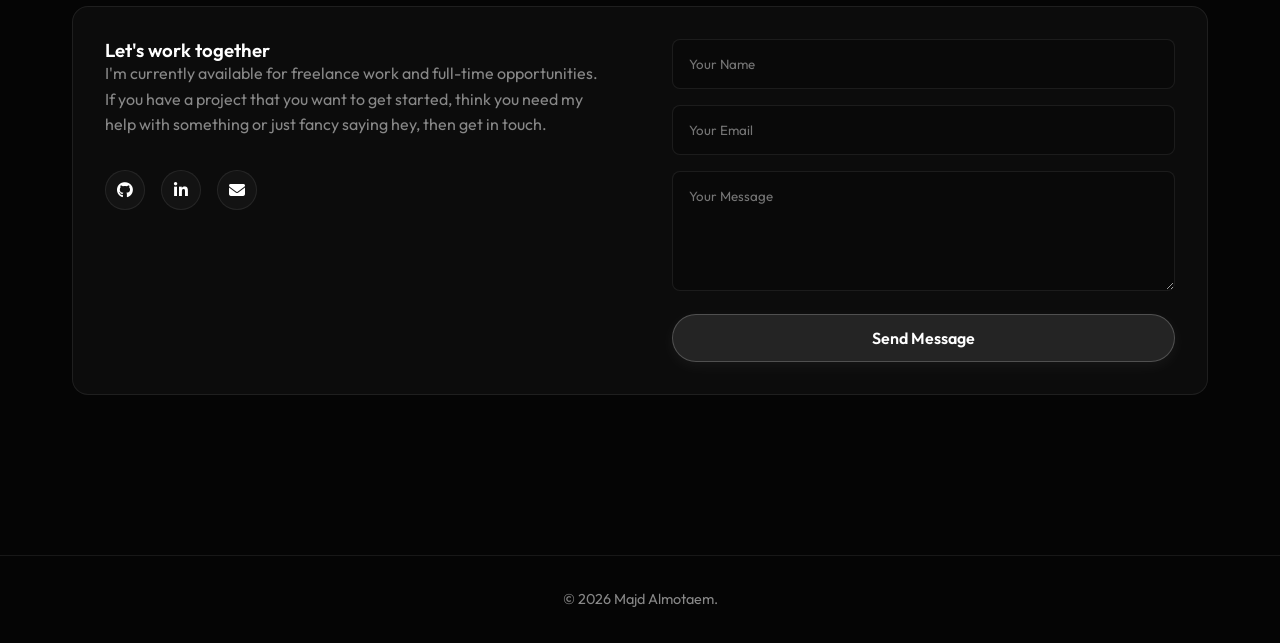
==== commit bdb56996: "new function Terminal/CLI" ====
--- a/index.html
+++ b/index.html
@@ -17,6 +17,7 @@
 
     <!-- Global Styles -->
     <link rel="stylesheet" href="css/style.css">
+    <link rel="stylesheet" href="css/terminal.css">
 
     <!-- FontAwesome for Icons -->
     <link rel="stylesheet" href="https://cdnjs.cloudflare.com/ajax/libs/font-awesome/6.4.0/css/all.min.css"
@@ -62,6 +63,11 @@
                 <span class="lang-divider">/</span>
                 <button class="lang-btn" data-lang="de">DE</button>
             </div>
+            <!-- Developer Mode CLI Toggle -->
+            <button id="dev-mode-btn" class="dev-mode-toggle-btn" title="Toggle Developer Mode (Ctrl+K)">
+                <i class="fa-solid fa-terminal"></i>
+                <span class="dev-mode-label">Dev Mode</span>
+            </button>
             <button class="hamburger" id="hamburger" aria-label="Toggle Menu">
                 <span></span>
                 <span></span>
@@ -103,23 +109,6 @@
         </div>
     </section>
 
-    <!-- Performance & Key Metrics -->
-    <section id="stats" style="padding: 2rem 0;">
-        <div class="container">
-            <div class="stats-bar">
-                <div class="stat-item">
-                    <div class="stat-value"><span id="project-counter">0</span>+</div>
-                    <div class="stat-label" data-i18n="stats_projects">Projects Completed</div>
-                </div>
-                <div class="stat-divider"></div>
-                <div class="stat-item">
-                    <div class="stat-value"><span id="visitor-counter">0</span></div>
-                    <div class="stat-label" data-i18n="stats_visitors">Site Visitors</div>
-                </div>
-            </div>
-        </div>
-    </section>
-
     <!-- Portfolio Projects Showcase -->
     <section id="projects">
         <div class="container">
@@ -147,7 +136,7 @@
     <section id="certificates">
         <div class="container">
             <h2 data-i18n="certs_title">Certifications</h2>
-            <div id="certificates-container" class="certificates-list">
+            <div id="certificates-container">
                 <!-- Certificates injected by JS -->
             </div>
         </div>
@@ -247,6 +236,32 @@
         </div>
     </div>
 
+    <!-- Interactive Developer Terminal Overlay -->
+    <div id="dev-terminal" class="terminal-overlay" style="display: none;">
+        <div class="terminal-window">
+            <div class="terminal-titlebar">
+                <div class="terminal-controls">
+                    <span class="terminal-dot close" id="terminal-close-dot" title="Close"></span>
+                    <span class="terminal-dot minimize" title="Minimize"></span>
+                    <span class="terminal-dot maximize" id="terminal-max-dot" title="Toggle Fullscreen"></span>
+                </div>
+                <div class="terminal-title">
+                    <i class="fa-solid fa-terminal"></i> guest@majd-portfolio: ~ (bash)
+                </div>
+                <button id="terminal-exit-btn" class="terminal-exit-btn" title="Exit Developer Mode">
+                    <i class="fa-solid fa-xmark"></i> Exit
+                </button>
+            </div>
+            <div class="terminal-body" id="terminal-output">
+                <!-- Injected dynamically by terminal.js -->
+            </div>
+            <div class="terminal-input-row">
+                <span class="terminal-prompt"><span class="prompt-user">guest</span><span class="prompt-at">@</span><span class="prompt-host">majd</span>:<span class="prompt-path">~</span><span class="prompt-symbol">$</span>&nbsp;</span>
+                <input type="text" id="terminal-input" class="terminal-input" autocomplete="off" spellcheck="false" autofocus>
+            </div>
+        </div>
+    </div>
+
     <!-- Main JS (Module) -->
     <script type="module" src="js/main.js"></script>
 </body>
--- a/css/style.css
+++ b/css/style.css
@@ -17,7 +17,6 @@
   margin: 0;
   padding: 0;
   box-sizing: border-box;
-  cursor: url('../assets/images/mickey-cursor-small.png'), auto !important;
 }
 
 body {
@@ -198,7 +197,6 @@
   border: none;
   font-family: inherit;
   font-size: 1rem;
-  animation: morph 4s ease-in-out infinite;
 }
 
 .btn-primary {
@@ -337,59 +335,6 @@
   max-width: 500px;
 }
 
-.stats-bar {
-  display: flex;
-  justify-content: center;
-  align-items: center;
-  gap: 2rem;
-  padding: 2rem;
-  background: var(--glass-bg);
-  backdrop-filter: blur(var(--card-blur));
-  border: 1px solid var(--glass-border);
-  border-radius: 2rem;
-  width: fit-content;
-  margin: 0 auto;
-}
-
-.stat-item {
-  text-align: center;
-  min-width: 150px;
-}
-
-.stat-value {
-  font-size: 2.5rem;
-  font-weight: 800;
-  color: var(--primary-color);
-  margin-bottom: 0.2rem;
-}
-
-.stat-label {
-  font-size: 0.9rem;
-  color: var(--text-muted);
-  font-weight: 500;
-  text-transform: uppercase;
-  letter-spacing: 1px;
-}
-
-.stat-divider {
-  width: 1px;
-  height: 50px;
-  background: var(--glass-border);
-}
-
-@media (max-width: 900px) {
-  .stats-bar {
-    flex-direction: column;
-    width: 100%;
-    gap: 1.5rem;
-  }
-
-  .stat-divider {
-    width: 50%;
-    height: 1px;
-  }
-}
-
 @keyframes morph {
   0% {
     border-radius: 60% 40% 30% 70% / 60% 30% 70% 40%;
@@ -614,6 +559,95 @@
   display: flex;
   align-items: center;
   gap: 1.5rem;
+  position: relative;
+  transition: all var(--transition-speed);
+}
+
+/* Category grouping for Certifications */
+.certs-category-block {
+  margin-bottom: 3.5rem;
+}
+
+.certs-category-block:last-child {
+  margin-bottom: 1rem;
+}
+
+.certs-category-header {
+  margin-bottom: 1.5rem;
+  display: flex;
+  flex-direction: column;
+  gap: 0.35rem;
+}
+
+.certs-category-title-row {
+  display: flex;
+  align-items: center;
+  gap: 0.75rem;
+  flex-wrap: wrap;
+}
+
+.certs-category-title {
+  font-size: 1.4rem;
+  font-weight: 700;
+  color: var(--text-color);
+}
+
+.certs-category-badge {
+  font-size: 0.75rem;
+  font-weight: 600;
+  text-transform: uppercase;
+  letter-spacing: 0.5px;
+  padding: 0.25rem 0.65rem;
+  border-radius: 20px;
+}
+
+.certs-category-badge.official {
+  background: rgba(229, 169, 59, 0.15);
+  color: #e5a93b;
+  border: 1px solid rgba(229, 169, 59, 0.4);
+  box-shadow: 0 0 10px rgba(229, 169, 59, 0.15);
+}
+
+.certs-category-badge.courses {
+  background: rgba(255, 255, 255, 0.08);
+  color: var(--secondary-color);
+  border: 1px solid var(--glass-border);
+}
+
+.certs-category-subtitle {
+  font-size: 0.95rem;
+  color: var(--text-muted);
+}
+
+/* Official Certifications Premium Highlight */
+.cert-card.official-cert {
+  border-color: rgba(229, 169, 59, 0.25);
+  background: linear-gradient(135deg, rgba(229, 169, 59, 0.04) 0%, rgba(255, 255, 255, 0.02) 100%);
+  box-shadow: 0 4px 20px rgba(0, 0, 0, 0.25);
+}
+
+.cert-card.official-cert:hover {
+  border-color: rgba(229, 169, 59, 0.5);
+  box-shadow: 0 10px 30px rgba(229, 169, 59, 0.18);
+  transform: translateY(-4px);
+}
+
+.cert-card.official-cert .cert-icon {
+  background: rgba(229, 169, 59, 0.15);
+  color: #e5a93b;
+  box-shadow: 0 0 15px rgba(229, 169, 59, 0.2);
+}
+
+.cert-badge-tag {
+  display: inline-block;
+  font-size: 0.72rem;
+  font-weight: 600;
+  color: #e5a93b;
+  background: rgba(229, 169, 59, 0.12);
+  padding: 0.15rem 0.5rem;
+  border-radius: 4px;
+  margin-top: 0.35rem;
+  border: 1px solid rgba(229, 169, 59, 0.3);
 }
 
 .cert-icon {
--- a/css/terminal.css
+++ b/css/terminal.css
@@ -0,0 +1,452 @@
+/* ─── Developer Mode / CLI Terminal Styles ─── */
+@import url('https://fonts.googleapis.com/css2?family=Fira+Code:wght@400;500;600;700&display=swap');
+
+/* Dev Mode Toggle Button in Navbar */
+.dev-mode-toggle-btn {
+  margin-left: 1.5rem;
+  background: rgba(16, 185, 129, 0.08);
+  border: 1px solid rgba(16, 185, 129, 0.28);
+  color: #6ee7b7;
+  padding: 0.35rem 0.85rem;
+  border-radius: 8px;
+  font-family: 'Fira Code', monospace;
+  font-size: 0.8rem;
+  font-weight: 500;
+  cursor: pointer;
+  display: inline-flex;
+  align-items: center;
+  gap: 0.5rem;
+  transition: all 0.25s ease;
+  backdrop-filter: blur(10px);
+  position: relative;
+  letter-spacing: 0.5px;
+}
+
+.dev-mode-toggle-btn::before {
+  content: '';
+  width: 6px;
+  height: 6px;
+  border-radius: 50%;
+  background: #10b981;
+  box-shadow: 0 0 8px #10b981;
+  display: inline-block;
+  animation: dev-dot-pulse 2s infinite ease-in-out alternate;
+  flex-shrink: 0;
+}
+
+@keyframes dev-dot-pulse {
+  0% {
+    opacity: 0.4;
+    transform: scale(0.9);
+    box-shadow: 0 0 3px #10b981;
+  }
+  100% {
+    opacity: 1;
+    transform: scale(1.15);
+    box-shadow: 0 0 10px #10b981;
+  }
+}
+
+.dev-mode-toggle-btn:hover {
+  background: rgba(16, 185, 129, 0.16);
+  border-color: rgba(16, 185, 129, 0.6);
+  color: #a7f3d0;
+  box-shadow: 0 0 16px rgba(16, 185, 129, 0.25);
+  transform: translateY(-1px);
+}
+
+.dev-mode-toggle-btn.active {
+  background: #10b981;
+  color: #041f14;
+  border-color: #10b981;
+  box-shadow: 0 0 20px rgba(16, 185, 129, 0.45);
+  font-weight: 600;
+}
+
+.dev-mode-toggle-btn.active::before {
+  background: #041f14;
+  box-shadow: none;
+}
+
+.dev-mode-toggle-btn i {
+  font-size: 0.8rem;
+  opacity: 0.85;
+}
+
+/* Terminal Fullscreen / Modal Overlay */
+.terminal-overlay {
+  position: fixed;
+  top: 0;
+  left: 0;
+  width: 100vw;
+  height: 100vh;
+  background: rgba(5, 5, 8, 0.94);
+  backdrop-filter: blur(20px);
+  -webkit-backdrop-filter: blur(20px);
+  z-index: 99999;
+  display: flex;
+  justify-content: center;
+  align-items: center;
+  padding: 2rem;
+  opacity: 0;
+  visibility: hidden;
+  pointer-events: none;
+  transition: opacity 0.3s cubic-bezier(0.16, 1, 0.3, 1), visibility 0.3s;
+}
+
+.terminal-overlay.active {
+  opacity: 1;
+  visibility: visible;
+  pointer-events: auto;
+}
+
+/* Terminal Window Container */
+.terminal-window {
+  width: 100%;
+  max-width: 1100px;
+  height: 85vh;
+  background: #090a10;
+  border: 1px solid rgba(255, 255, 255, 0.12);
+  border-radius: 12px;
+  box-shadow: 0 25px 60px rgba(0, 0, 0, 0.8), 0 0 30px rgba(229, 169, 59, 0.08);
+  display: flex;
+  flex-direction: column;
+  overflow: hidden;
+  font-family: 'Fira Code', 'Courier New', monospace;
+  position: relative;
+  transform: scale(0.97) translateY(10px);
+  transition: transform 0.3s cubic-bezier(0.16, 1, 0.3, 1);
+}
+
+.terminal-overlay.active .terminal-window {
+  transform: scale(1) translateY(0);
+}
+
+/* Terminal Fullscreen State */
+.terminal-window.fullscreen {
+  max-width: 100vw;
+  height: 100vh;
+  border-radius: 0;
+  border: none;
+}
+
+/* Terminal Titlebar (macOS / Unix style) */
+.terminal-titlebar {
+  background: #12131c;
+  border-bottom: 1px solid rgba(255, 255, 255, 0.08);
+  padding: 0.75rem 1.25rem;
+  display: flex;
+  align-items: center;
+  justify-content: space-between;
+  user-select: none;
+}
+
+.terminal-controls {
+  display: flex;
+  align-items: center;
+  gap: 0.5rem;
+}
+
+.terminal-dot {
+  width: 12px;
+  height: 12px;
+  border-radius: 50%;
+  display: inline-block;
+  cursor: pointer;
+  transition: opacity 0.2s;
+}
+
+.terminal-dot:hover {
+  opacity: 0.8;
+}
+
+.terminal-dot.close {
+  background: #ff5f56;
+}
+
+.terminal-dot.minimize {
+  background: #ffbd2e;
+}
+
+.terminal-dot.maximize {
+  background: #27c93f;
+}
+
+.terminal-title {
+  font-size: 0.85rem;
+  color: #8e95a5;
+  font-weight: 500;
+  display: flex;
+  align-items: center;
+  gap: 0.5rem;
+}
+
+.terminal-title i {
+  color: #e5a93b;
+}
+
+.terminal-exit-btn {
+  background: rgba(255, 255, 255, 0.05);
+  border: 1px solid rgba(255, 255, 255, 0.1);
+  color: #a0a6b5;
+  font-family: inherit;
+  font-size: 0.75rem;
+  padding: 0.3rem 0.65rem;
+  border-radius: 6px;
+  cursor: pointer;
+  transition: all 0.2s;
+  display: flex;
+  align-items: center;
+  gap: 0.35rem;
+}
+
+.terminal-exit-btn:hover {
+  background: rgba(255, 95, 86, 0.15);
+  border-color: rgba(255, 95, 86, 0.4);
+  color: #ff5f56;
+}
+
+/* Terminal Body / Output area */
+.terminal-body {
+  flex-grow: 1;
+  padding: 1.5rem;
+  overflow-y: auto;
+  font-size: 0.92rem;
+  line-height: 1.6;
+  color: #d1d5db;
+  scroll-behavior: smooth;
+}
+
+/* Custom Scrollbar for Terminal */
+.terminal-body::-webkit-scrollbar {
+  width: 6px;
+}
+
+.terminal-body::-webkit-scrollbar-track {
+  background: #090a10;
+}
+
+.terminal-body::-webkit-scrollbar-thumb {
+  background: rgba(255, 255, 255, 0.15);
+  border-radius: 3px;
+}
+
+.terminal-body::-webkit-scrollbar-thumb:hover {
+  background: rgba(255, 255, 255, 0.3);
+}
+
+/* Banner / MOTD */
+.terminal-banner {
+  color: #e5a93b;
+  margin-bottom: 1.5rem;
+  white-space: pre;
+  font-weight: 600;
+  line-height: 1.25;
+  text-shadow: 0 0 10px rgba(229, 169, 59, 0.3);
+  overflow-x: auto;
+}
+
+.terminal-welcome-text {
+  margin-bottom: 1.5rem;
+  color: #9ca3af;
+  border-left: 2px solid #e5a93b;
+  padding-left: 0.85rem;
+}
+
+/* Command History Output Blocks */
+.terminal-entry {
+  margin-bottom: 1.25rem;
+}
+
+.terminal-cmd-line {
+  display: flex;
+  align-items: center;
+  gap: 0.5rem;
+  color: #f3f4f6;
+  font-weight: 600;
+}
+
+.terminal-result {
+  margin-top: 0.5rem;
+  padding-left: 0.2rem;
+}
+
+/* Terminal Input Row */
+.terminal-input-row {
+  background: #0d0e16;
+  border-top: 1px solid rgba(255, 255, 255, 0.08);
+  padding: 0.85rem 1.5rem;
+  display: flex;
+  align-items: center;
+  gap: 0.5rem;
+}
+
+.terminal-prompt {
+  font-weight: 600;
+  user-select: none;
+  white-space: nowrap;
+}
+
+.prompt-user {
+  color: #10b981;
+}
+
+.prompt-at {
+  color: #6b7280;
+}
+
+.prompt-host {
+  color: #38bdf8;
+}
+
+.prompt-path {
+  color: #f59e0b;
+}
+
+.prompt-symbol {
+  color: #ffffff;
+}
+
+.terminal-input {
+  flex-grow: 1;
+  background: transparent;
+  border: none;
+  outline: none;
+  color: #ffffff;
+  font-family: inherit;
+  font-size: 0.95rem;
+  caret-color: #10b981;
+}
+
+/* Command Formatting & Syntax Colors */
+.cmd-highlight {
+  color: #38bdf8;
+  font-weight: 600;
+}
+
+.cmd-param {
+  color: #a78bfa;
+}
+
+.cmd-desc {
+  color: #9ca3af;
+}
+
+.cmd-table {
+  display: grid;
+  grid-template-columns: 140px 1fr;
+  gap: 0.4rem 1.5rem;
+  margin: 0.75rem 0;
+}
+
+.cmd-pill {
+  display: inline-block;
+  background: rgba(56, 189, 248, 0.12);
+  color: #38bdf8;
+  border: 1px solid rgba(56, 189, 248, 0.3);
+  padding: 0.1rem 0.5rem;
+  border-radius: 4px;
+  font-size: 0.85rem;
+}
+
+.terminal-link {
+  color: #38bdf8;
+  text-decoration: underline;
+  transition: color 0.2s;
+}
+
+.terminal-link:hover {
+  color: #7dd3fc;
+  text-shadow: 0 0 8px rgba(56, 189, 248, 0.4);
+}
+
+.terminal-card {
+  background: rgba(255, 255, 255, 0.03);
+  border: 1px solid rgba(255, 255, 255, 0.08);
+  border-radius: 8px;
+  padding: 0.85rem 1.1rem;
+  margin-bottom: 0.85rem;
+}
+
+.terminal-card-title {
+  color: #ffffff;
+  font-weight: 600;
+  font-size: 1rem;
+  margin-bottom: 0.3rem;
+  display: flex;
+  align-items: center;
+  justify-content: space-between;
+}
+
+.terminal-badge {
+  font-size: 0.75rem;
+  padding: 0.15rem 0.5rem;
+  border-radius: 4px;
+  background: rgba(229, 169, 59, 0.15);
+  color: #e5a93b;
+  border: 1px solid rgba(229, 169, 59, 0.35);
+}
+
+.terminal-card-desc {
+  color: #9ca3af;
+  font-size: 0.88rem;
+  margin-bottom: 0.5rem;
+}
+
+.terminal-error {
+  color: #ef4444;
+}
+
+.terminal-success {
+  color: #10b981;
+}
+
+.terminal-warning {
+  color: #f59e0b;
+}
+
+.terminal-shortcut-bar {
+  display: flex;
+  gap: 1rem;
+  flex-wrap: wrap;
+  margin-top: 1rem;
+  font-size: 0.8rem;
+  color: #6b7280;
+}
+
+.terminal-shortcut-bar span kbd {
+  background: rgba(255, 255, 255, 0.1);
+  padding: 0.1rem 0.35rem;
+  border-radius: 3px;
+  color: #d1d5db;
+}
+
+@media (max-width: 768px) {
+  .terminal-overlay {
+    padding: 0;
+  }
+  
+  .terminal-window {
+    height: 100vh;
+    border-radius: 0;
+    border: none;
+  }
+
+  .terminal-banner {
+    font-size: 0.65rem;
+  }
+
+  .cmd-table {
+    grid-template-columns: 110px 1fr;
+    gap: 0.35rem 0.75rem;
+  }
+
+  .dev-mode-toggle-btn {
+    margin-left: 0.75rem;
+    padding: 0.35rem 0.55rem;
+  }
+
+  .dev-mode-label {
+    display: none;
+  }
+}
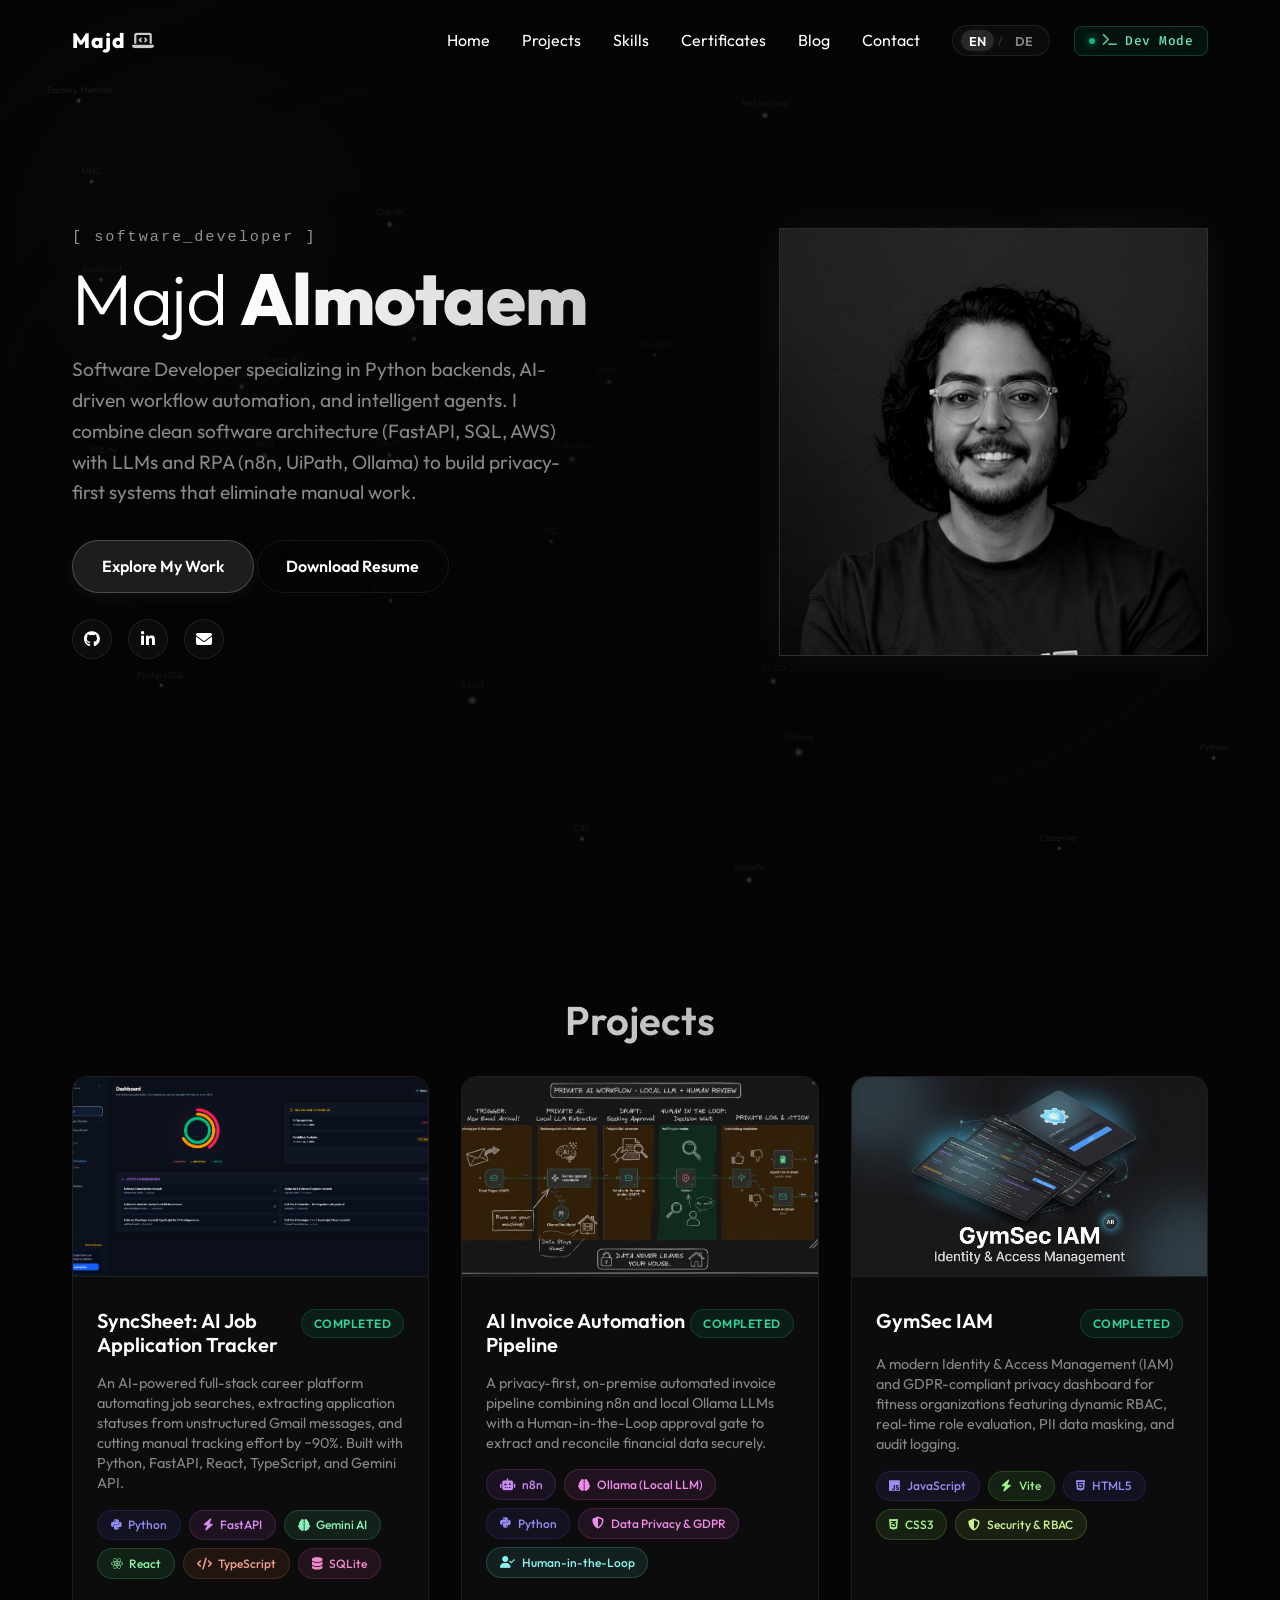
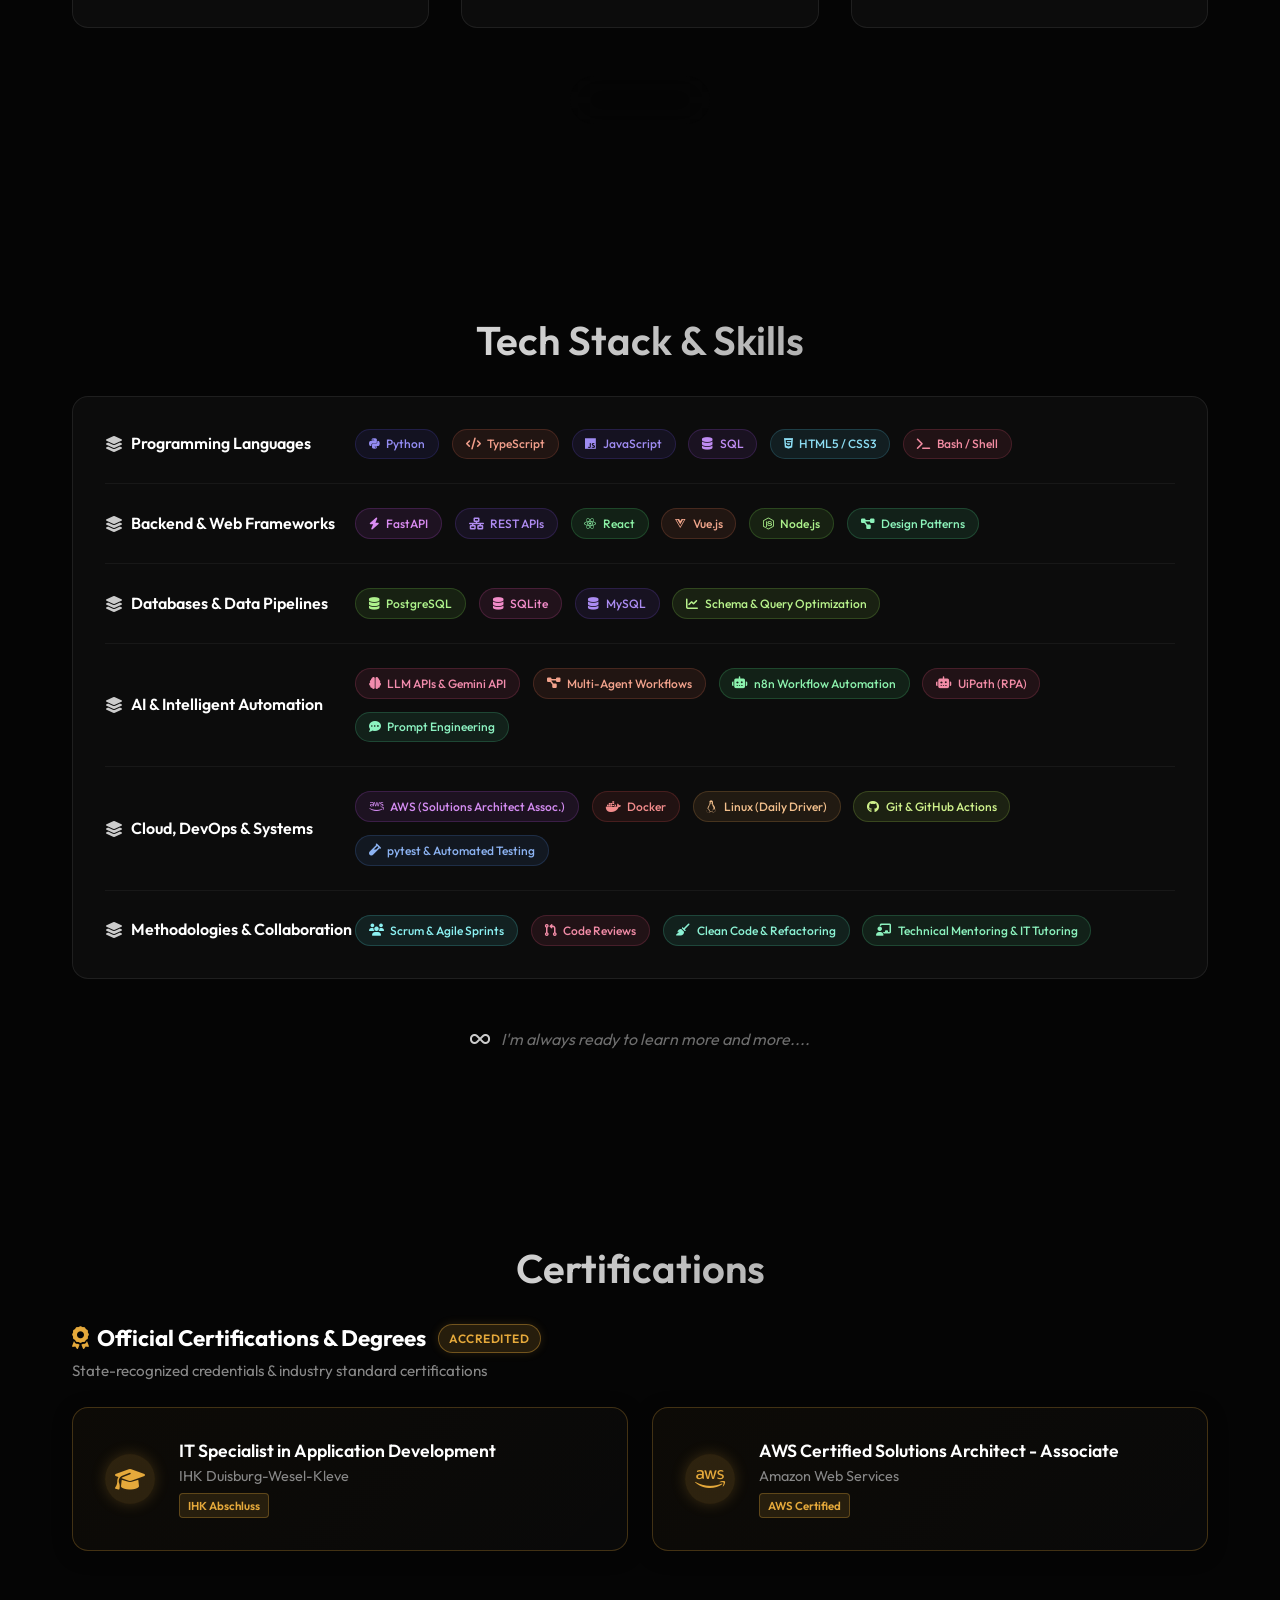
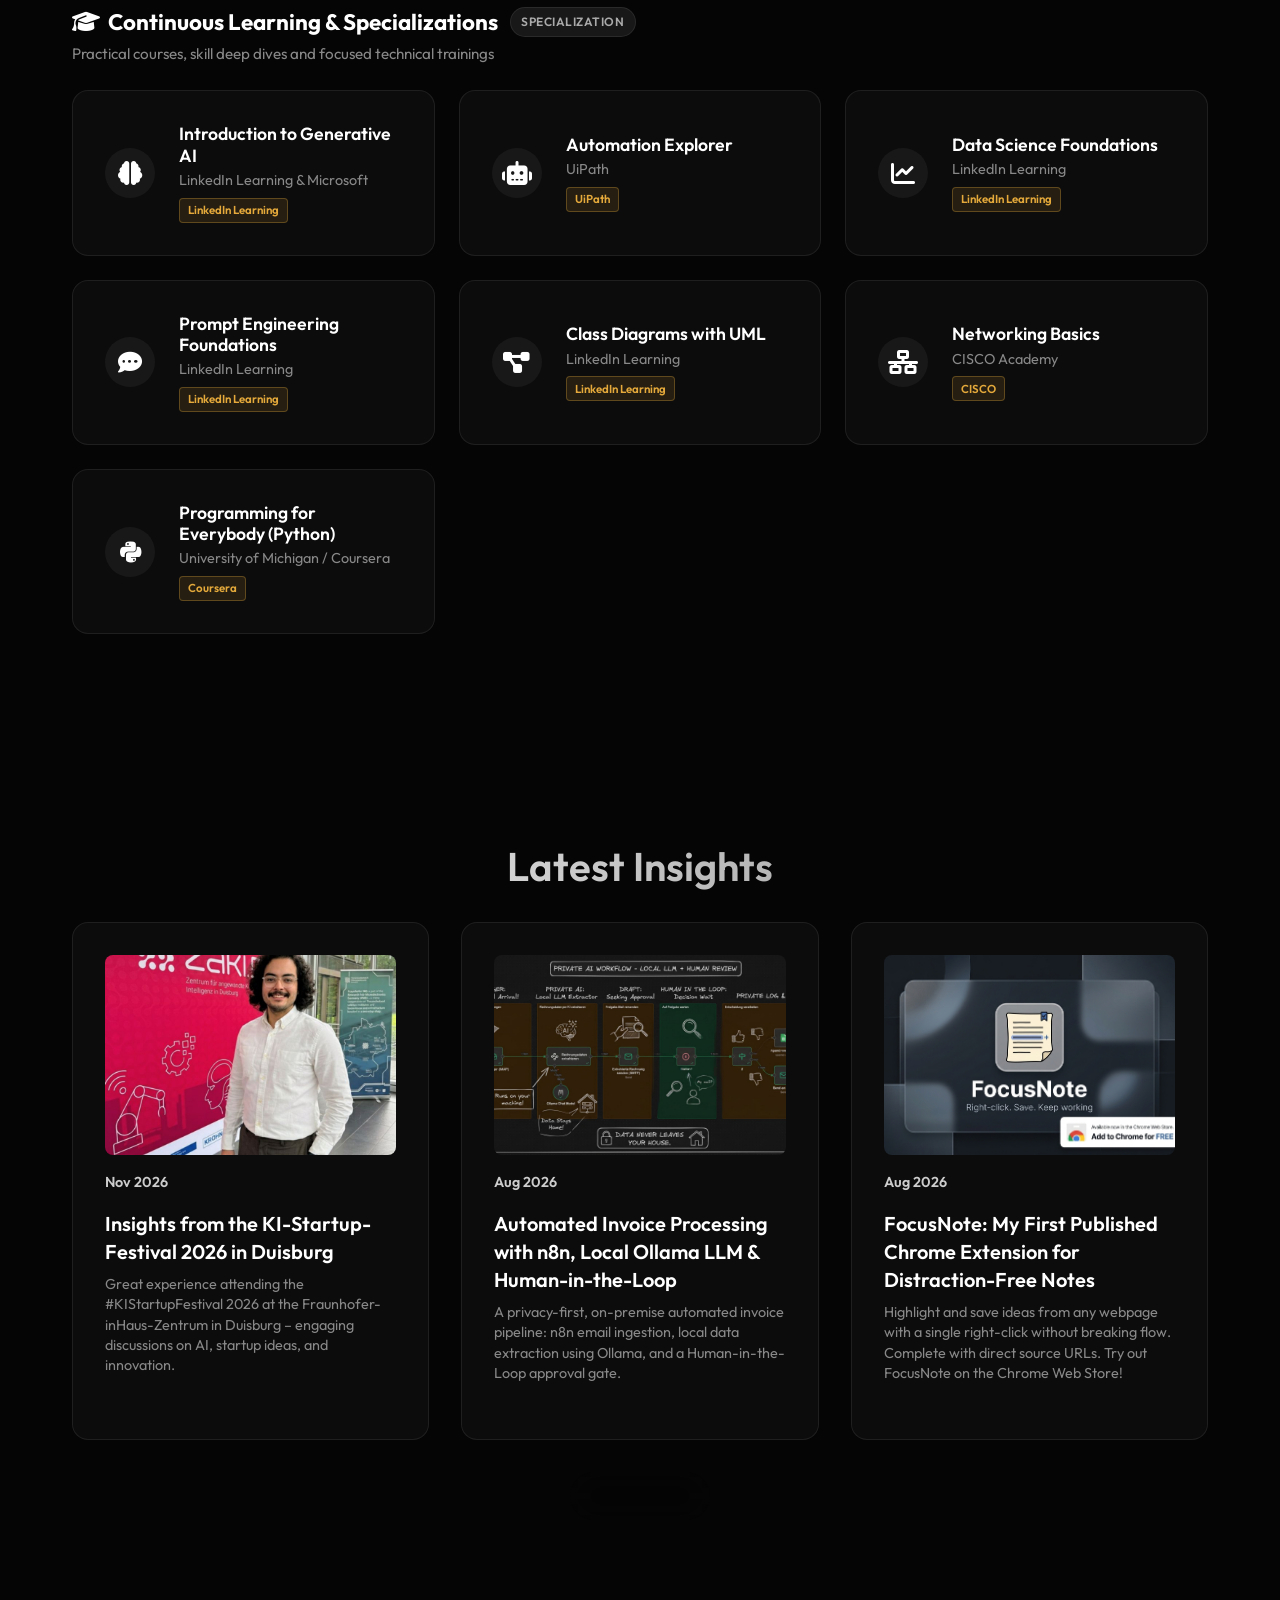
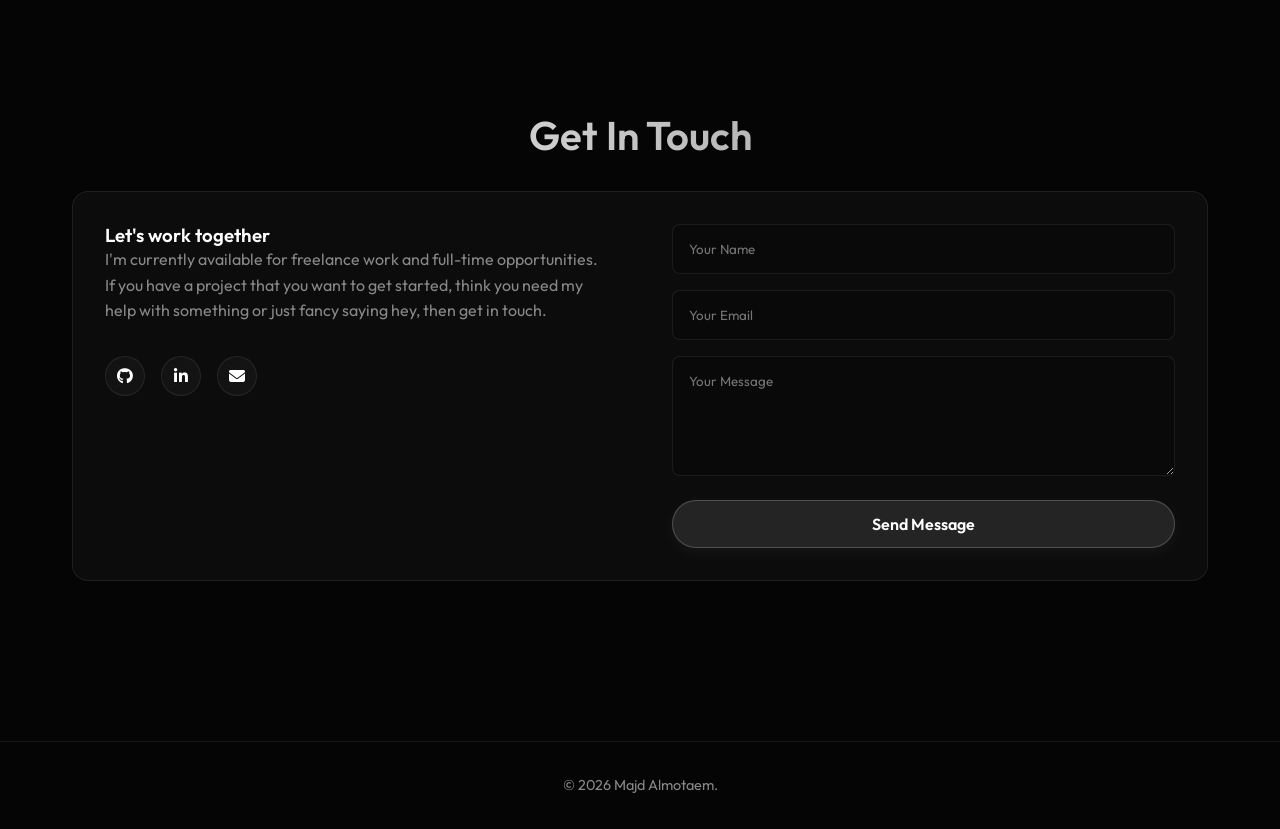
==== commit eb057729: "update" ====
--- a/index.html
+++ b/index.html
@@ -82,15 +82,14 @@
             <div class="hero-heading">
                 <span class="hero-tech-tag">[ software_developer ]</span>
                 <h1 data-i18n="hero_greet">Majd <span class="highlight">Almotaem</span></h1>
-                <div class="job-title" data-i18n="hero_title">Fullstack Developer</div>
             </div>
             <div class="hero-image-container">
                 <img src="assets/images/Heroimage.jpg" alt="Profile Picture" width="300" height="300" loading="eager">
             </div>
             <div class="hero-details">
-                <p data-i18n="hero_motto">I build backend solutions and Python-based automations using SQL, JavaScript,
-                    cloud technologies and modern AI tools. I focus on clean code, structured problem-solving and
-                    continuous learning.</p>
+                <p data-i18n="hero_motto">Software Developer specializing in Python backends, AI-driven workflow
+                    automation, and intelligent agents. I combine clean software architecture (FastAPI, SQL, AWS) with
+                    LLMs and RPA (n8n, UiPath, Ollama) to build privacy-first systems that eliminate manual work.</p>
                 <div class="hero-buttons">
                     <a href="#projects" class="btn btn-primary" data-i18n="hero_btn_explore">Explore My Work</a>
                     <a href="#" id="download-cv-btn" class="btn btn-outline" data-i18n="hero_btn_resume">Download
--- a/css/style.css
+++ b/css/style.css
@@ -354,12 +354,12 @@
   height: 100%;
   object-fit: cover;
   transition: all 0.5s ease;
-  filter: grayscale(100%);
+  filter: grayscale(100%) brightness(0.88) contrast(1.08);
 }
 
 .hero-image-container:hover img {
   transform: scale(1.05);
-  filter: grayscale(20%);
+  filter: grayscale(15%) brightness(0.92) contrast(1.05);
 }
 
 /* Structural Layout: General Section Patterns */
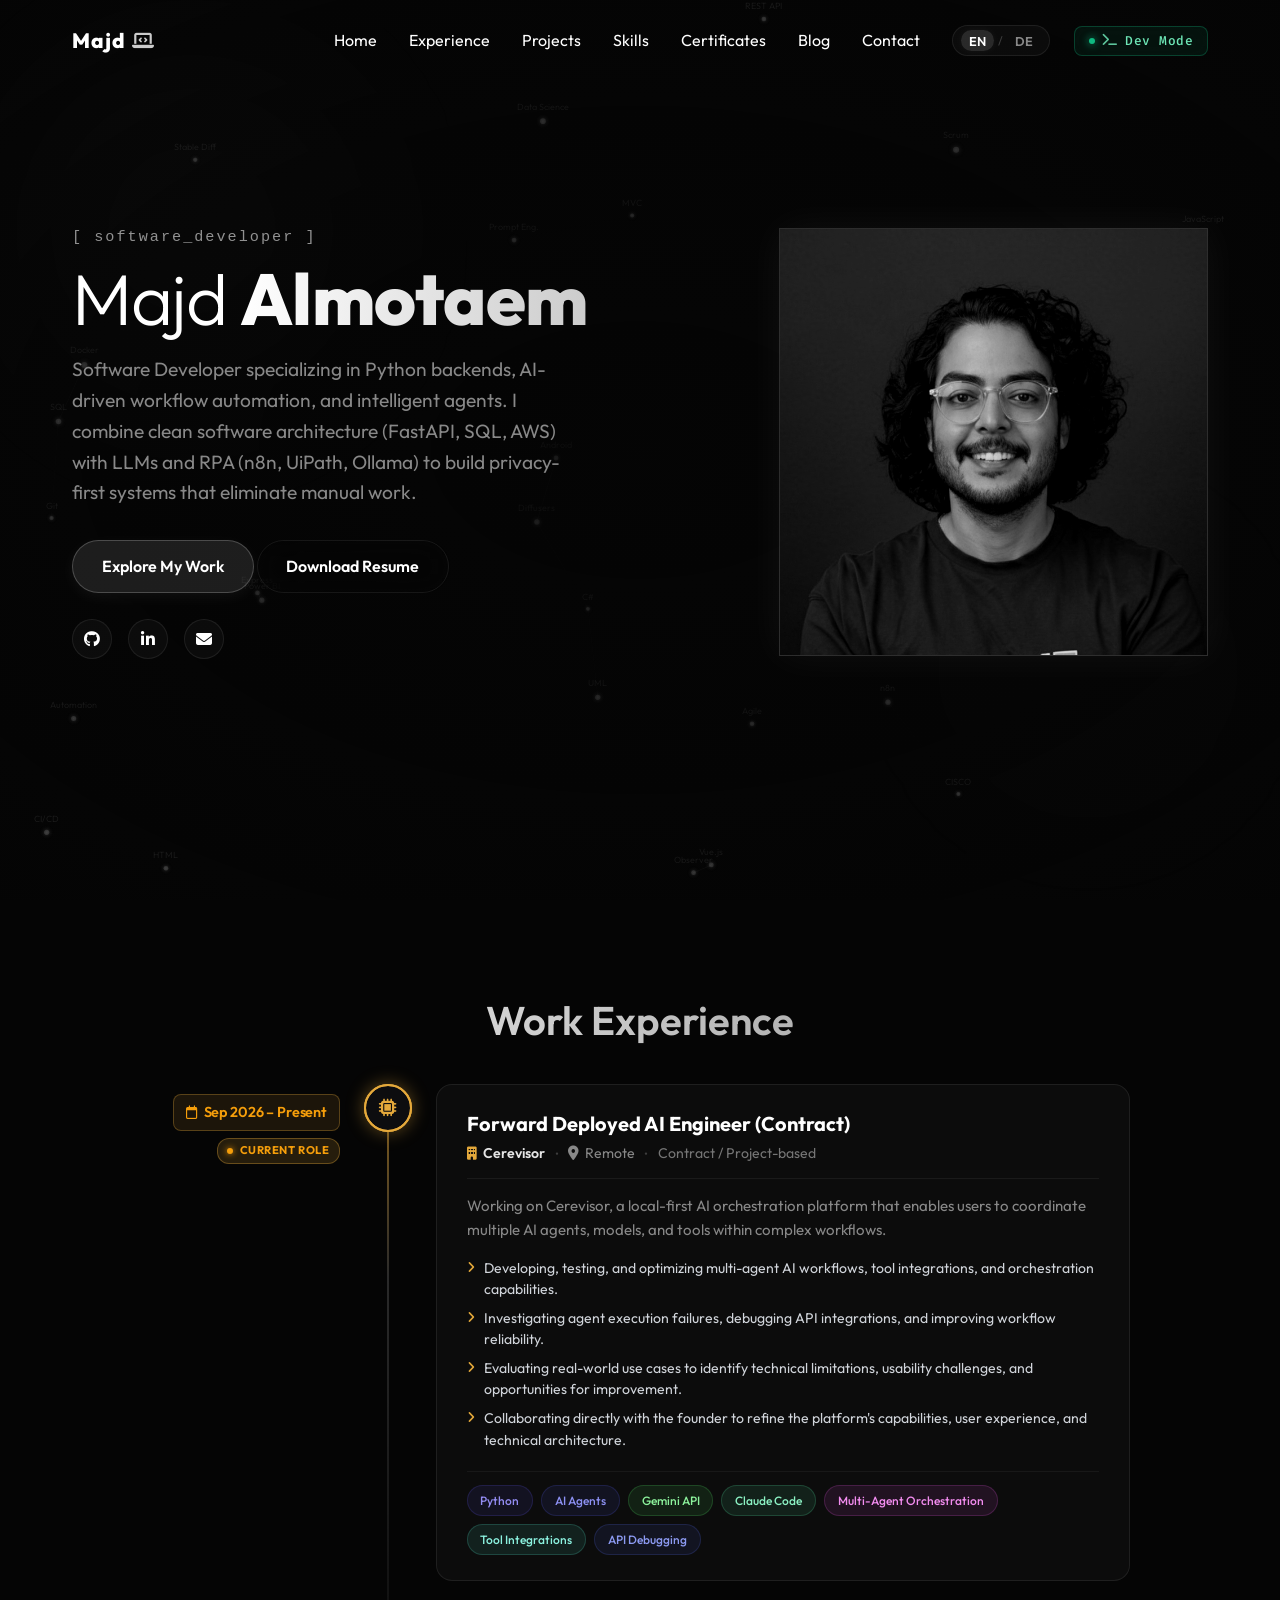
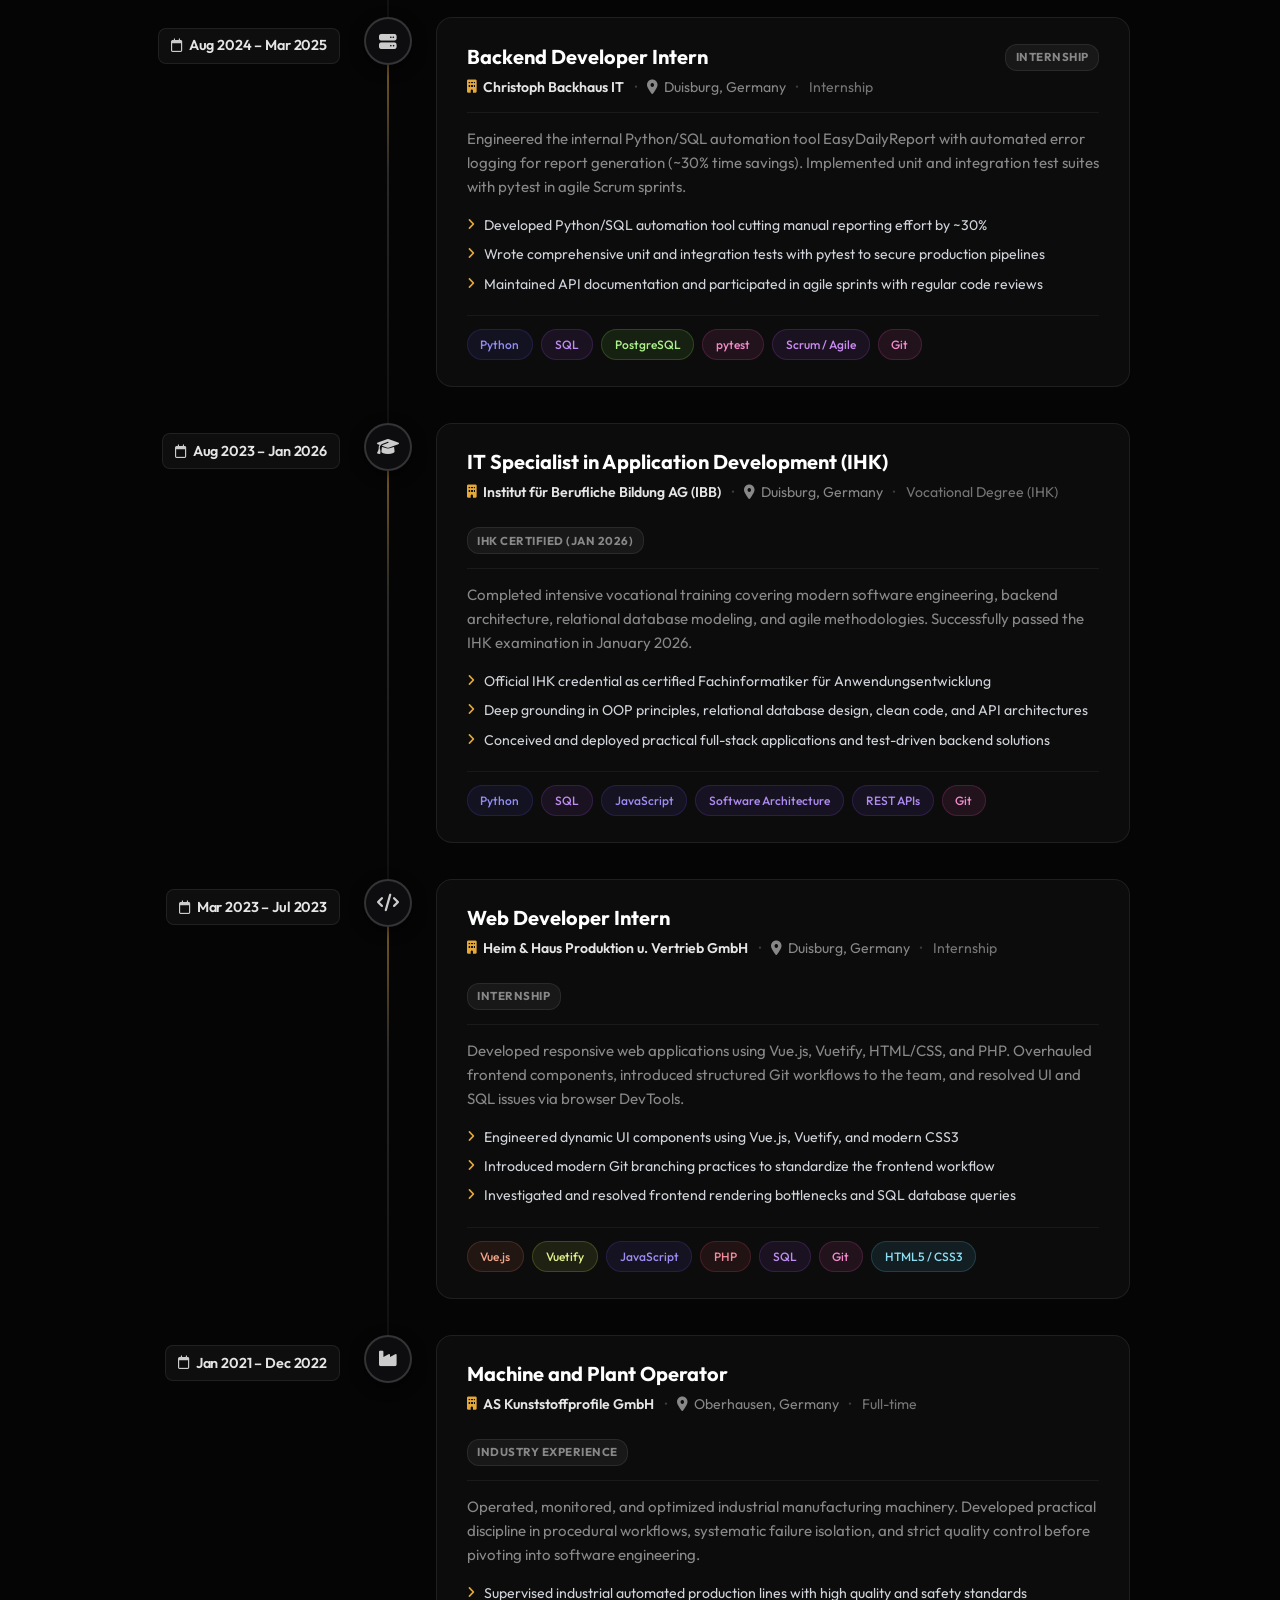
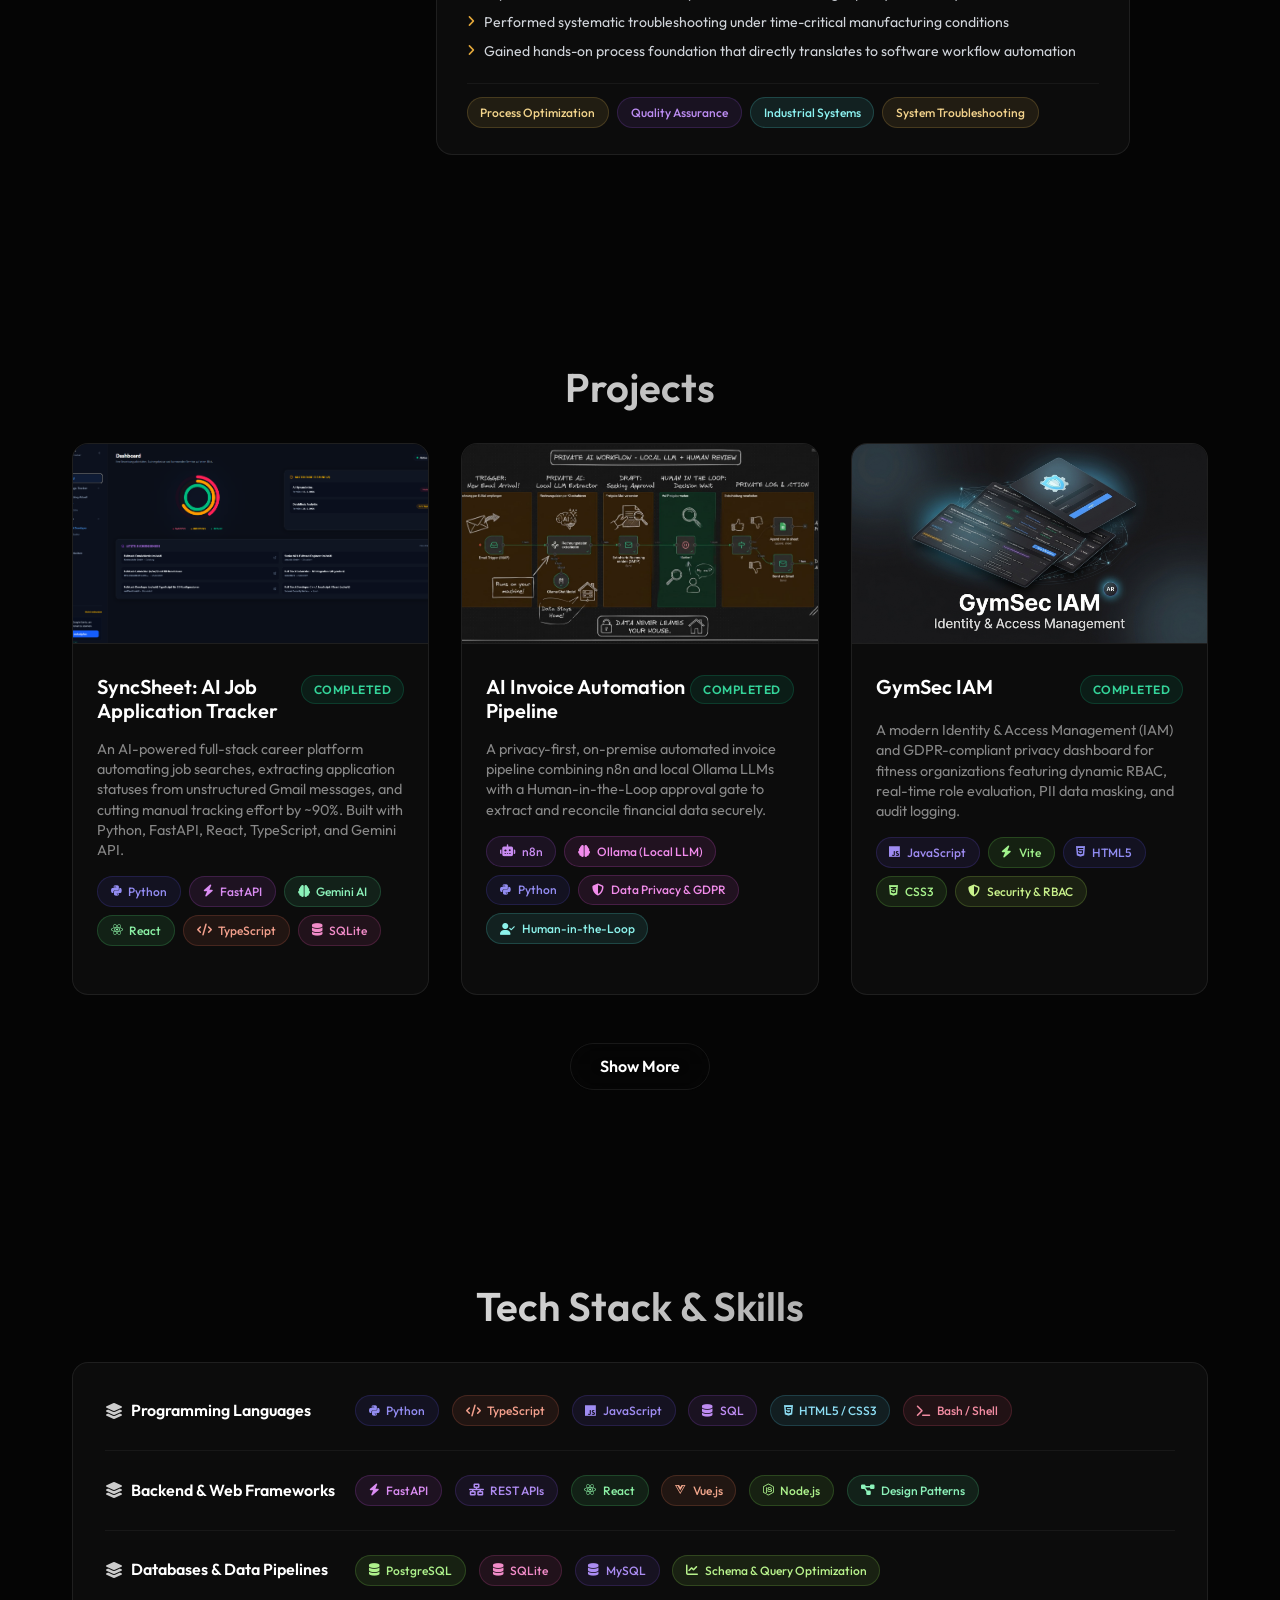
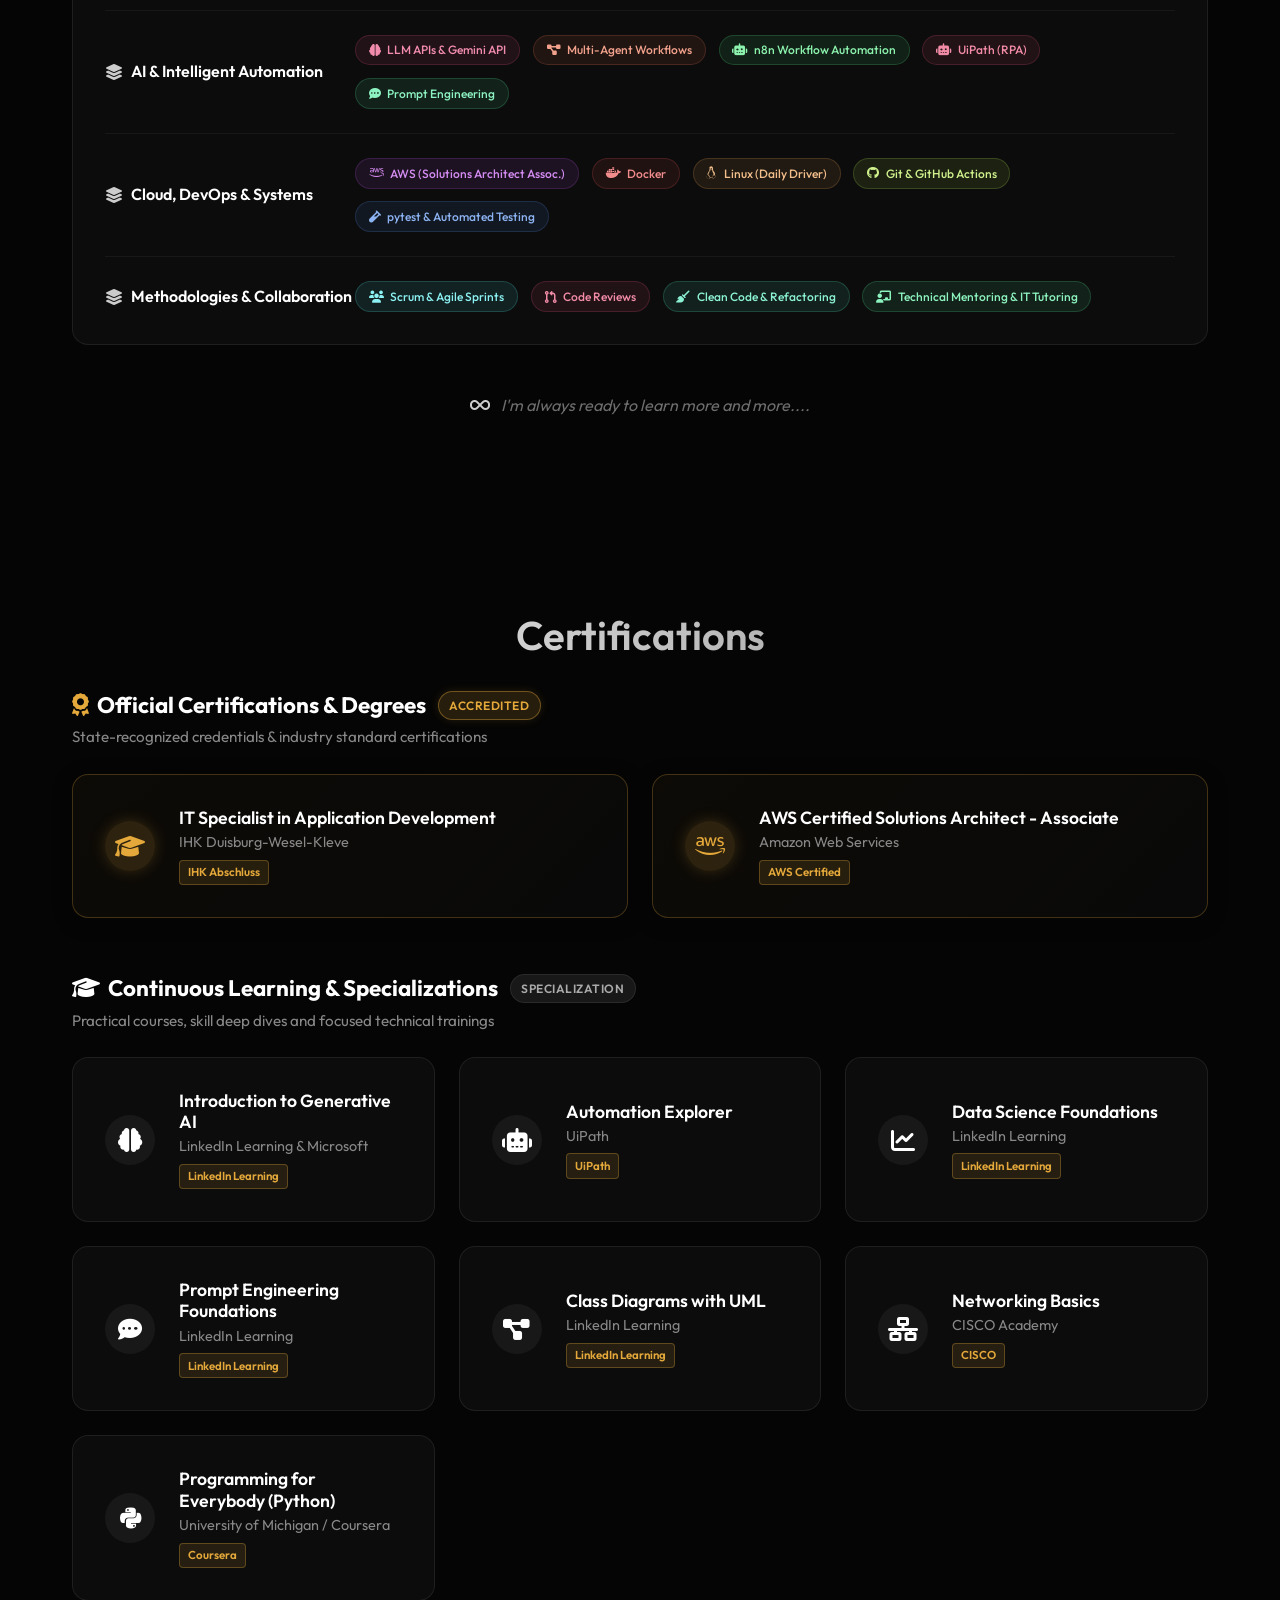
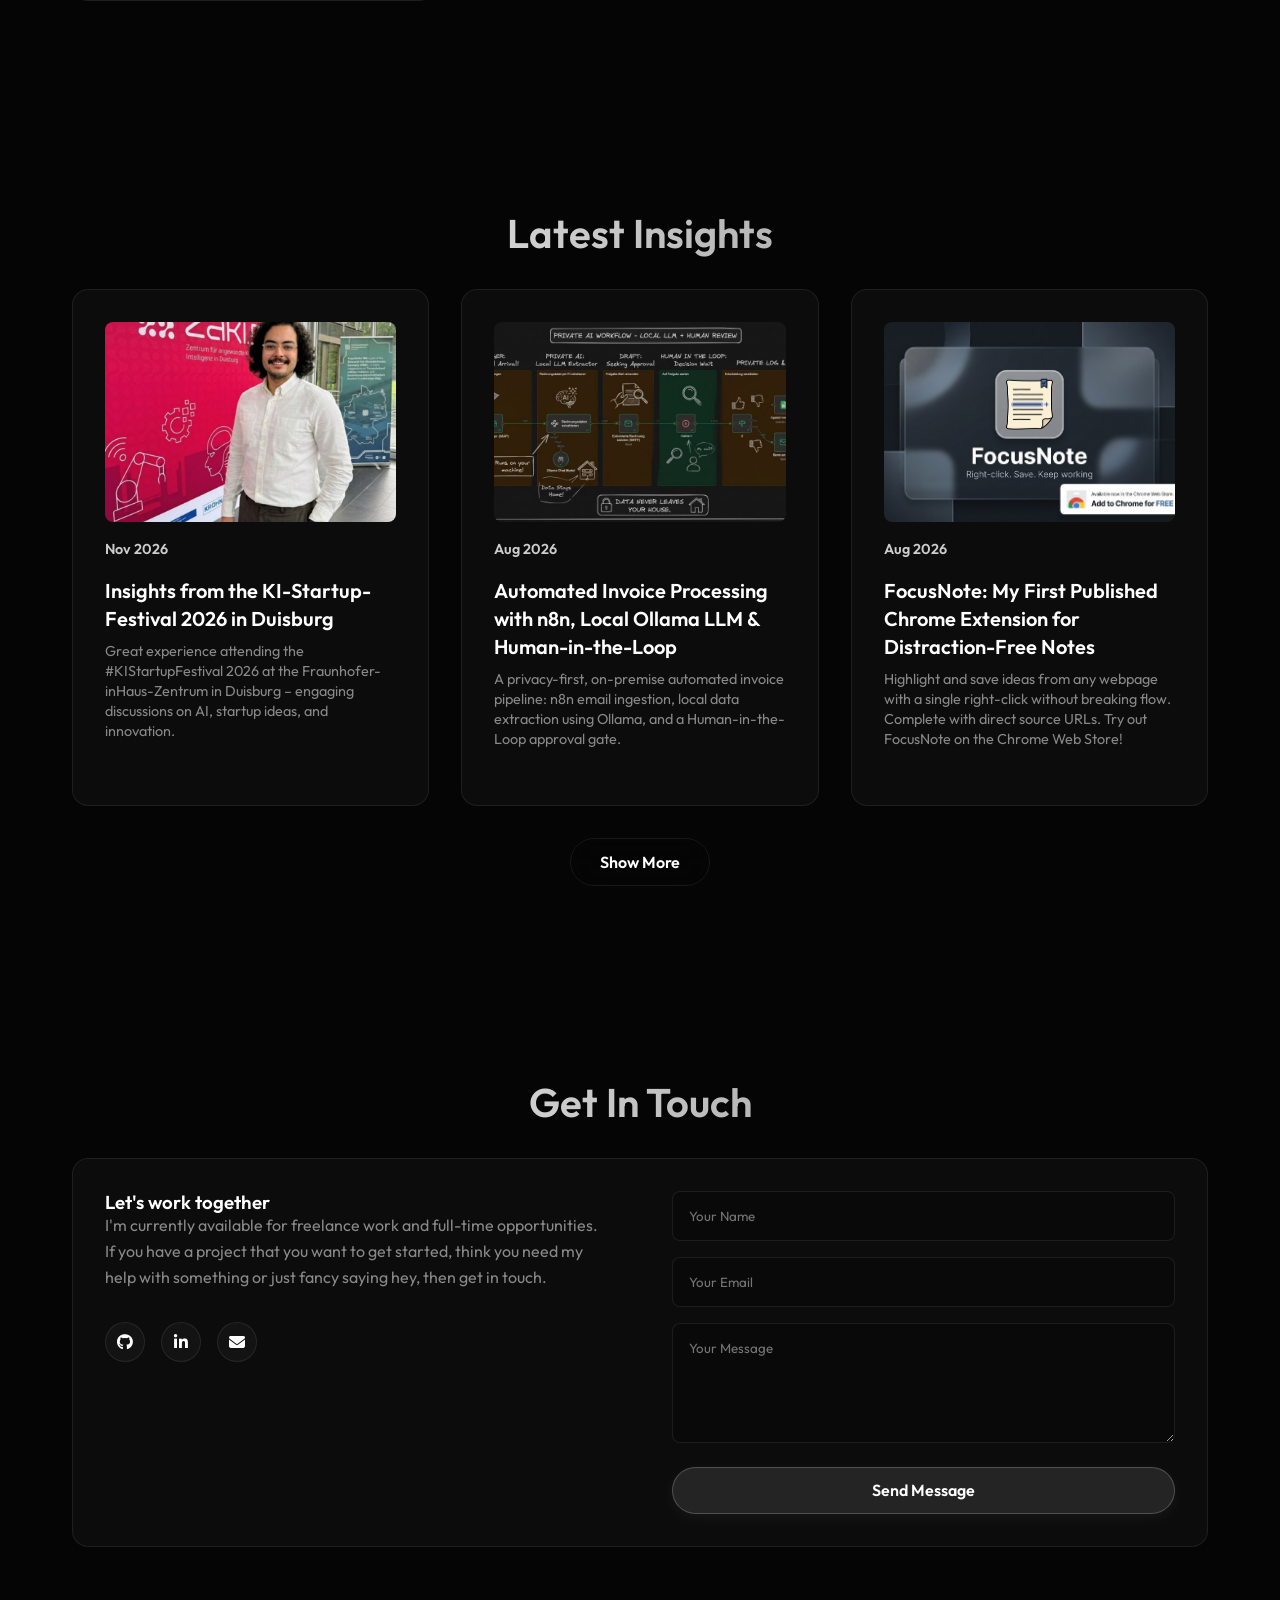
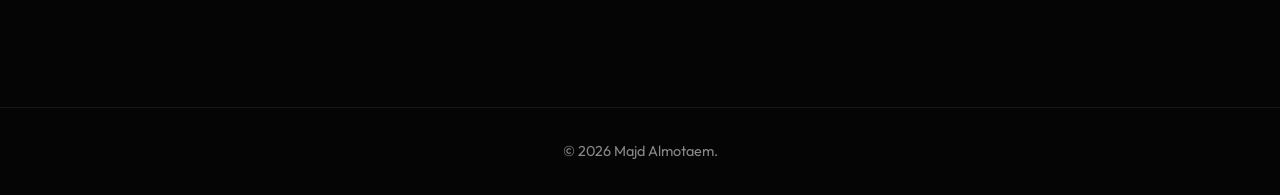
==== commit 143ad38f: "feat: adding work experience timeline" ====
--- a/index.html
+++ b/index.html
@@ -51,6 +51,7 @@
             <a href="#" class="logo">Majd<i class="fa-solid fa-laptop-code logo-icon"></i></a>
             <div class="nav-links" id="nav-links">
                 <a href="#home" data-i18n="nav_home">Home</a>
+                <a href="#experience" data-i18n="nav_experience">Experience</a>
                 <a href="#projects" data-i18n="nav_projects">Projects</a>
                 <a href="#skills" data-i18n="nav_skills">Skills</a>
                 <a href="#certificates" data-i18n="nav_certs">Certificates</a>
@@ -91,7 +92,7 @@
                     automation, and intelligent agents. I combine clean software architecture (FastAPI, SQL, AWS) with
                     LLMs and RPA (n8n, UiPath, Ollama) to build privacy-first systems that eliminate manual work.</p>
                 <div class="hero-buttons">
-                    <a href="#projects" class="btn btn-primary" data-i18n="hero_btn_explore">Explore My Work</a>
+                    <a href="#experience" class="btn btn-primary" data-i18n="hero_btn_explore">Explore My Work</a>
                     <a href="#" id="download-cv-btn" class="btn btn-outline" data-i18n="hero_btn_resume">Download
                         Resume</a>
                 </div>
@@ -104,6 +105,16 @@
                     <a href="mailto:majdalmotaem1998@gmail.com" class="social-link"><i
                             class="fa-solid fa-envelope"></i></a>
                 </div>
+            </div>
+        </div>
+    </section>
+
+    <!-- Work Experience & Career Timeline -->
+    <section id="experience">
+        <div class="container">
+            <h2 data-i18n="experience_title">Work Experience</h2>
+            <div id="experience-container" class="timeline-container">
+                <!-- Timeline injected by JS -->
             </div>
         </div>
     </section>
@@ -265,4 +276,4 @@
     <script type="module" src="js/main.js"></script>
 </body>
 
-</html>+</html>
--- a/css/style.css
+++ b/css/style.css
@@ -495,6 +495,369 @@
 
 .view-all-container {
   text-align: center;
+}
+
+/* ─── Work Experience & Career Timeline Styles ─── */
+.timeline-container {
+  position: relative;
+  max-width: 980px;
+  margin: 0 auto;
+  padding: 0.5rem 0 1rem 0;
+}
+
+.timeline-item {
+  position: relative;
+  display: flex;
+  align-items: stretch;
+  gap: 1.5rem;
+  margin-bottom: 2.25rem;
+  transition: transform 0.3s ease, opacity 0.3s ease;
+}
+
+.timeline-item:last-child {
+  margin-bottom: 0;
+}
+
+/* Date Column on Left Side */
+.timeline-date-col {
+  width: 190px;
+  flex-shrink: 0;
+  text-align: right;
+  padding-top: 0.65rem;
+  display: flex;
+  flex-direction: column;
+  align-items: flex-end;
+  gap: 0.45rem;
+}
+
+.timeline-date-badge {
+  display: inline-flex;
+  align-items: center;
+  gap: 0.45rem;
+  color: #e5e5e5;
+  font-size: 0.9rem;
+  font-weight: 600;
+  letter-spacing: -0.01em;
+  background: rgba(255, 255, 255, 0.04);
+  border: 1px solid rgba(255, 255, 255, 0.08);
+  padding: 0.35rem 0.75rem;
+  border-radius: 8px;
+  white-space: nowrap;
+  transition: all 0.25s ease;
+}
+
+.timeline-date-badge i {
+  color: var(--accent-color);
+  font-size: 0.82rem;
+}
+
+.timeline-item.is-current .timeline-date-badge {
+  background: rgba(229, 169, 59, 0.1);
+  border-color: rgba(229, 169, 59, 0.3);
+  color: #f59e0b;
+}
+
+.timeline-item.is-current .timeline-date-badge i {
+  color: #f59e0b;
+}
+
+.timeline-current-pill {
+  display: inline-flex;
+  align-items: center;
+  gap: 0.4rem;
+  font-size: 0.7rem;
+  font-weight: 700;
+  text-transform: uppercase;
+  letter-spacing: 0.05em;
+  padding: 0.2rem 0.6rem;
+  border-radius: 12px;
+  background: rgba(229, 169, 59, 0.15);
+  color: #f59e0b;
+  border: 1px solid rgba(229, 169, 59, 0.35);
+  white-space: nowrap;
+}
+
+.timeline-current-pill .pulse-dot {
+  width: 6px;
+  height: 6px;
+  border-radius: 50%;
+  background: #f59e0b;
+  box-shadow: 0 0 6px #f59e0b;
+}
+
+/* Timeline Rail & Marker Node */
+.timeline-marker {
+  position: relative;
+  flex-shrink: 0;
+  width: 48px;
+  display: flex;
+  justify-content: center;
+  align-items: flex-start;
+  z-index: 2;
+  align-self: stretch;
+}
+
+.timeline-marker::after {
+  content: '';
+  position: absolute;
+  top: 48px;
+  bottom: -2.25rem;
+  left: 50%;
+  transform: translateX(-50%);
+  width: 2px;
+  background: linear-gradient(180deg, rgba(229, 169, 59, 0.5) 0%, rgba(255, 255, 255, 0.15) 30%, rgba(255, 255, 255, 0.05) 100%);
+  z-index: 1;
+}
+
+.timeline-item:last-child .timeline-marker::after {
+  display: none;
+}
+
+.timeline-node {
+  position: relative;
+  width: 48px;
+  height: 48px;
+  border-radius: 50%;
+  background: #0d0d0f;
+  border: 2px solid rgba(255, 255, 255, 0.16);
+  display: flex;
+  align-items: center;
+  justify-content: center;
+  color: #cccccc;
+  font-size: 1.1rem;
+  transition: all 0.3s cubic-bezier(0.4, 0, 0.2, 1);
+  box-shadow: 0 4px 14px rgba(0, 0, 0, 0.6);
+  z-index: 2;
+  flex-shrink: 0;
+}
+
+.timeline-item.is-current .timeline-node {
+  border-color: #e5a93b;
+  color: #e5a93b;
+  box-shadow: 0 0 18px rgba(229, 169, 59, 0.4);
+}
+
+.timeline-marker .pulse-ring {
+  position: absolute;
+  top: 0;
+  left: 0;
+  width: 48px;
+  height: 48px;
+  border-radius: 50%;
+  border: 2px solid #e5a93b;
+  animation: timeline-pulse 2.2s cubic-bezier(0.25, 0, 0.2, 1) infinite;
+  pointer-events: none;
+  z-index: 3;
+}
+
+@keyframes timeline-pulse {
+  0% { transform: scale(0.95); opacity: 0.9; }
+  60% { transform: scale(1.45); opacity: 0; }
+  100% { transform: scale(1.45); opacity: 0; }
+}
+
+.timeline-card {
+  flex-grow: 1;
+  background: #0c0c0c;
+  border: 1px solid var(--glass-border);
+  border-radius: 1rem;
+  padding: 1.6rem 1.85rem;
+  transition: transform 0.3s ease, border-color 0.3s ease, box-shadow 0.3s ease;
+  position: relative;
+}
+
+.timeline-card:hover {
+  transform: translateY(-3px);
+  border-color: rgba(255, 255, 255, 0.24);
+  box-shadow: 0 10px 30px rgba(0, 0, 0, 0.5);
+}
+
+.timeline-item:hover .timeline-node {
+  transform: scale(1.08);
+  border-color: #ffffff;
+  color: #ffffff;
+}
+
+.timeline-item.is-current:hover .timeline-node {
+  border-color: #f59e0b;
+  color: #f59e0b;
+}
+
+.timeline-card-header {
+  display: flex;
+  justify-content: space-between;
+  align-items: flex-start;
+  gap: 1.5rem;
+  flex-wrap: wrap;
+  margin-bottom: 0.9rem;
+  padding-bottom: 0.85rem;
+  border-bottom: 1px solid rgba(255, 255, 255, 0.06);
+}
+
+.timeline-role {
+  font-size: 1.25rem;
+  font-weight: 700;
+  color: var(--text-color);
+  margin-bottom: 0.35rem;
+  line-height: 1.3;
+}
+
+.timeline-company-row {
+  display: flex;
+  align-items: center;
+  gap: 0.6rem;
+  flex-wrap: wrap;
+  color: var(--text-muted);
+  font-size: 0.88rem;
+}
+
+.timeline-company {
+  color: #e5e5e5;
+  font-weight: 600;
+  display: inline-flex;
+  align-items: center;
+  gap: 0.4rem;
+}
+
+.timeline-company i {
+  color: #e5a93b;
+  font-size: 0.82rem;
+}
+
+.timeline-dot {
+  opacity: 0.4;
+  font-size: 0.75rem;
+}
+
+.timeline-location {
+  display: inline-flex;
+  align-items: center;
+  gap: 0.35rem;
+}
+
+.timeline-type {
+  opacity: 0.85;
+}
+
+.timeline-badges-wrap {
+  display: flex;
+  flex-direction: column;
+  align-items: flex-end;
+  gap: 0.4rem;
+  flex-shrink: 0;
+}
+
+.timeline-status-badge {
+  display: inline-flex;
+  align-items: center;
+  font-size: 0.72rem;
+  font-weight: 700;
+  text-transform: uppercase;
+  letter-spacing: 0.5px;
+  padding: 0.2rem 0.6rem;
+  border-radius: 12px;
+  background: rgba(255, 255, 255, 0.05);
+  color: var(--text-muted);
+  border: 1px solid rgba(255, 255, 255, 0.08);
+}
+
+.timeline-desc {
+  color: var(--text-muted);
+  font-size: 0.94rem;
+  line-height: 1.6;
+  margin-bottom: 1rem;
+}
+
+.timeline-highlights {
+  list-style: none;
+  margin: 0 0 1.25rem 0;
+  padding: 0;
+  display: flex;
+  flex-direction: column;
+  gap: 0.5rem;
+}
+
+.timeline-highlights li {
+  display: flex;
+  align-items: flex-start;
+  gap: 0.6rem;
+  font-size: 0.88rem;
+  color: #d1d5db;
+  line-height: 1.5;
+}
+
+.timeline-highlights li i {
+  color: #e5a93b;
+  font-size: 0.8rem;
+  margin-top: 0.25rem;
+  flex-shrink: 0;
+}
+
+.timeline-tech {
+  display: flex;
+  flex-wrap: wrap;
+  gap: 0.5rem;
+  padding-top: 0.85rem;
+  border-top: 1px solid rgba(255, 255, 255, 0.05);
+}
+
+@media (max-width: 768px) {
+  .timeline-item {
+    flex-direction: column;
+    gap: 0.75rem;
+    padding-left: 48px;
+    position: relative;
+    margin-bottom: 2rem;
+  }
+
+  .timeline-marker {
+    position: absolute;
+    left: 0;
+    top: 0;
+    width: 36px;
+    align-self: auto;
+    height: 100%;
+  }
+
+  .timeline-node {
+    width: 36px;
+    height: 36px;
+    font-size: 0.9rem;
+  }
+
+  .timeline-marker .pulse-ring {
+    width: 36px;
+    height: 36px;
+  }
+
+  .timeline-marker::after {
+    top: 36px;
+    bottom: -2rem;
+  }
+
+  .timeline-date-col {
+    width: 100%;
+    text-align: left;
+    align-items: flex-start;
+    padding-top: 0.2rem;
+    flex-direction: row;
+    flex-wrap: wrap;
+    gap: 0.5rem;
+  }
+
+  .timeline-card {
+    width: 100%;
+    padding: 1.25rem;
+  }
+
+  .timeline-card-header {
+    flex-direction: column;
+    gap: 0.6rem;
+  }
+
+  .timeline-badges-wrap {
+    align-items: flex-start;
+  }
 }
 
 /* Technical Expertise: Skills Matrix Styles */
